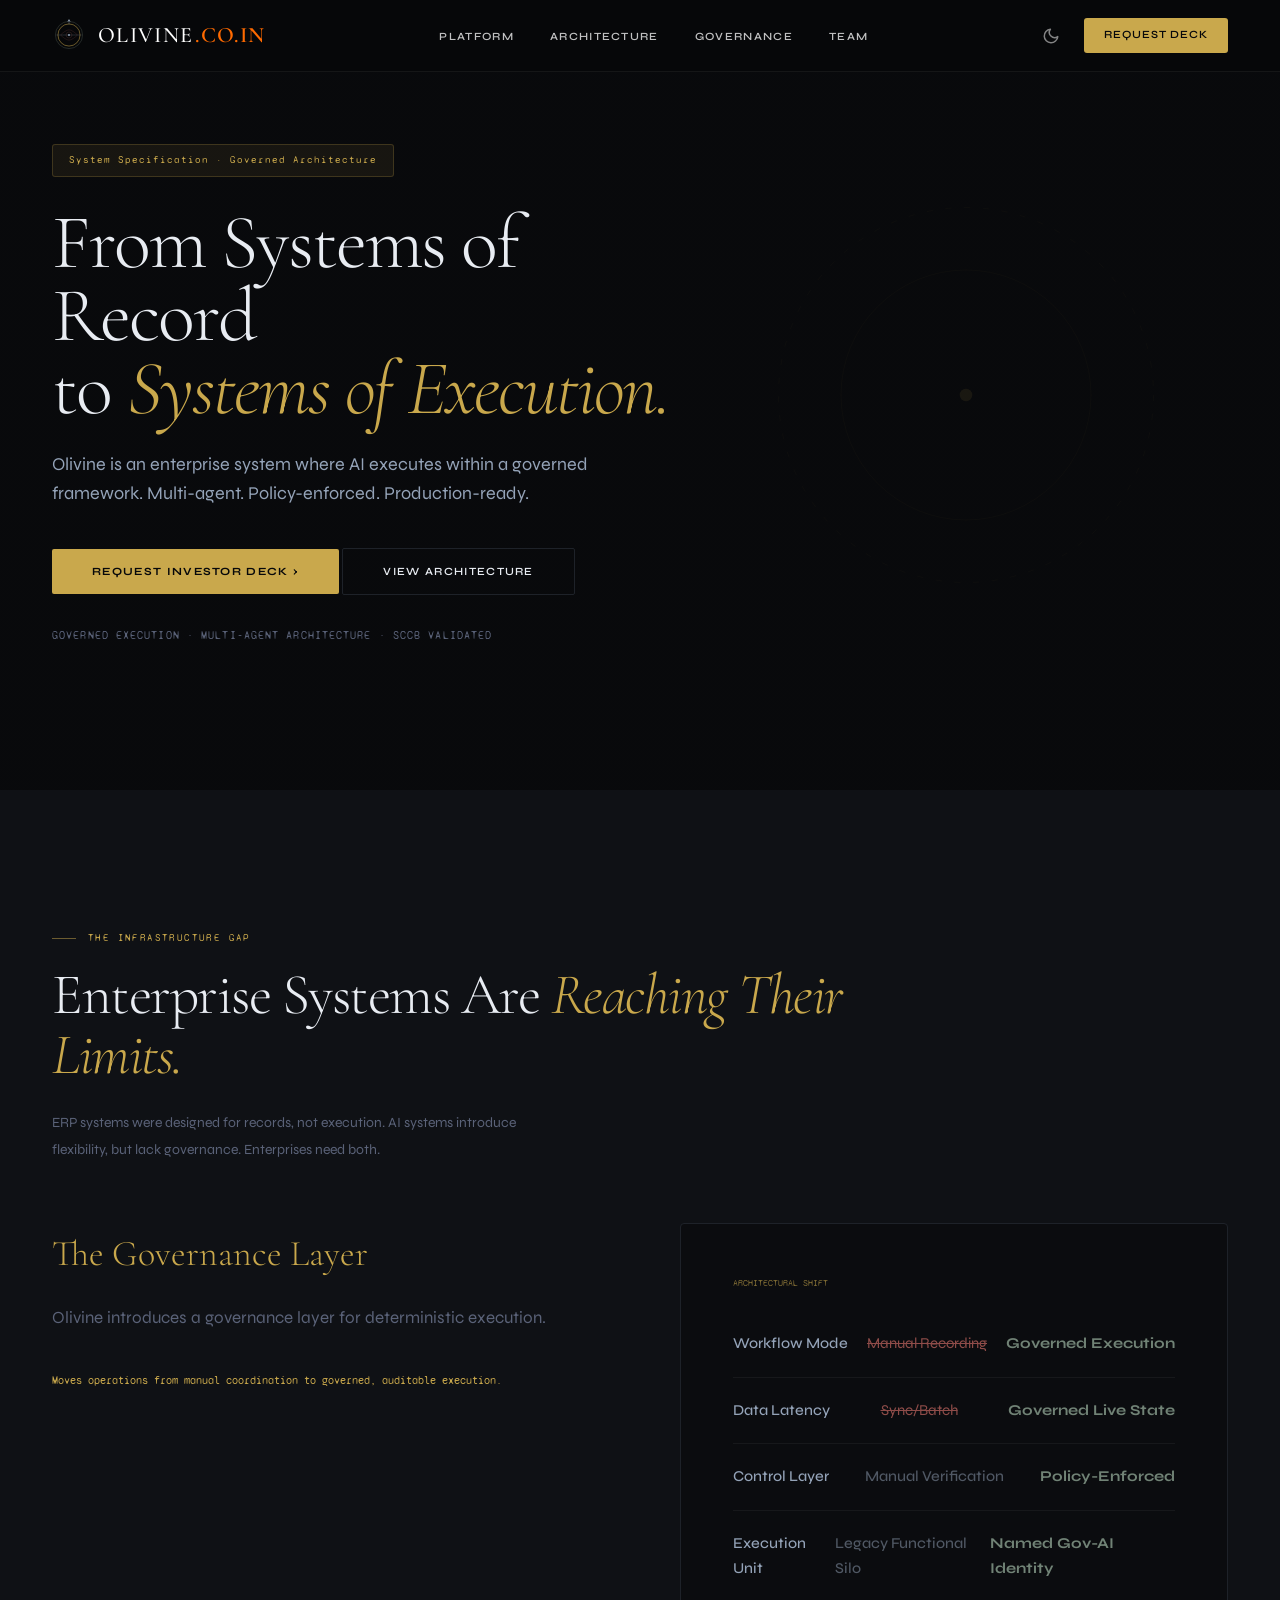
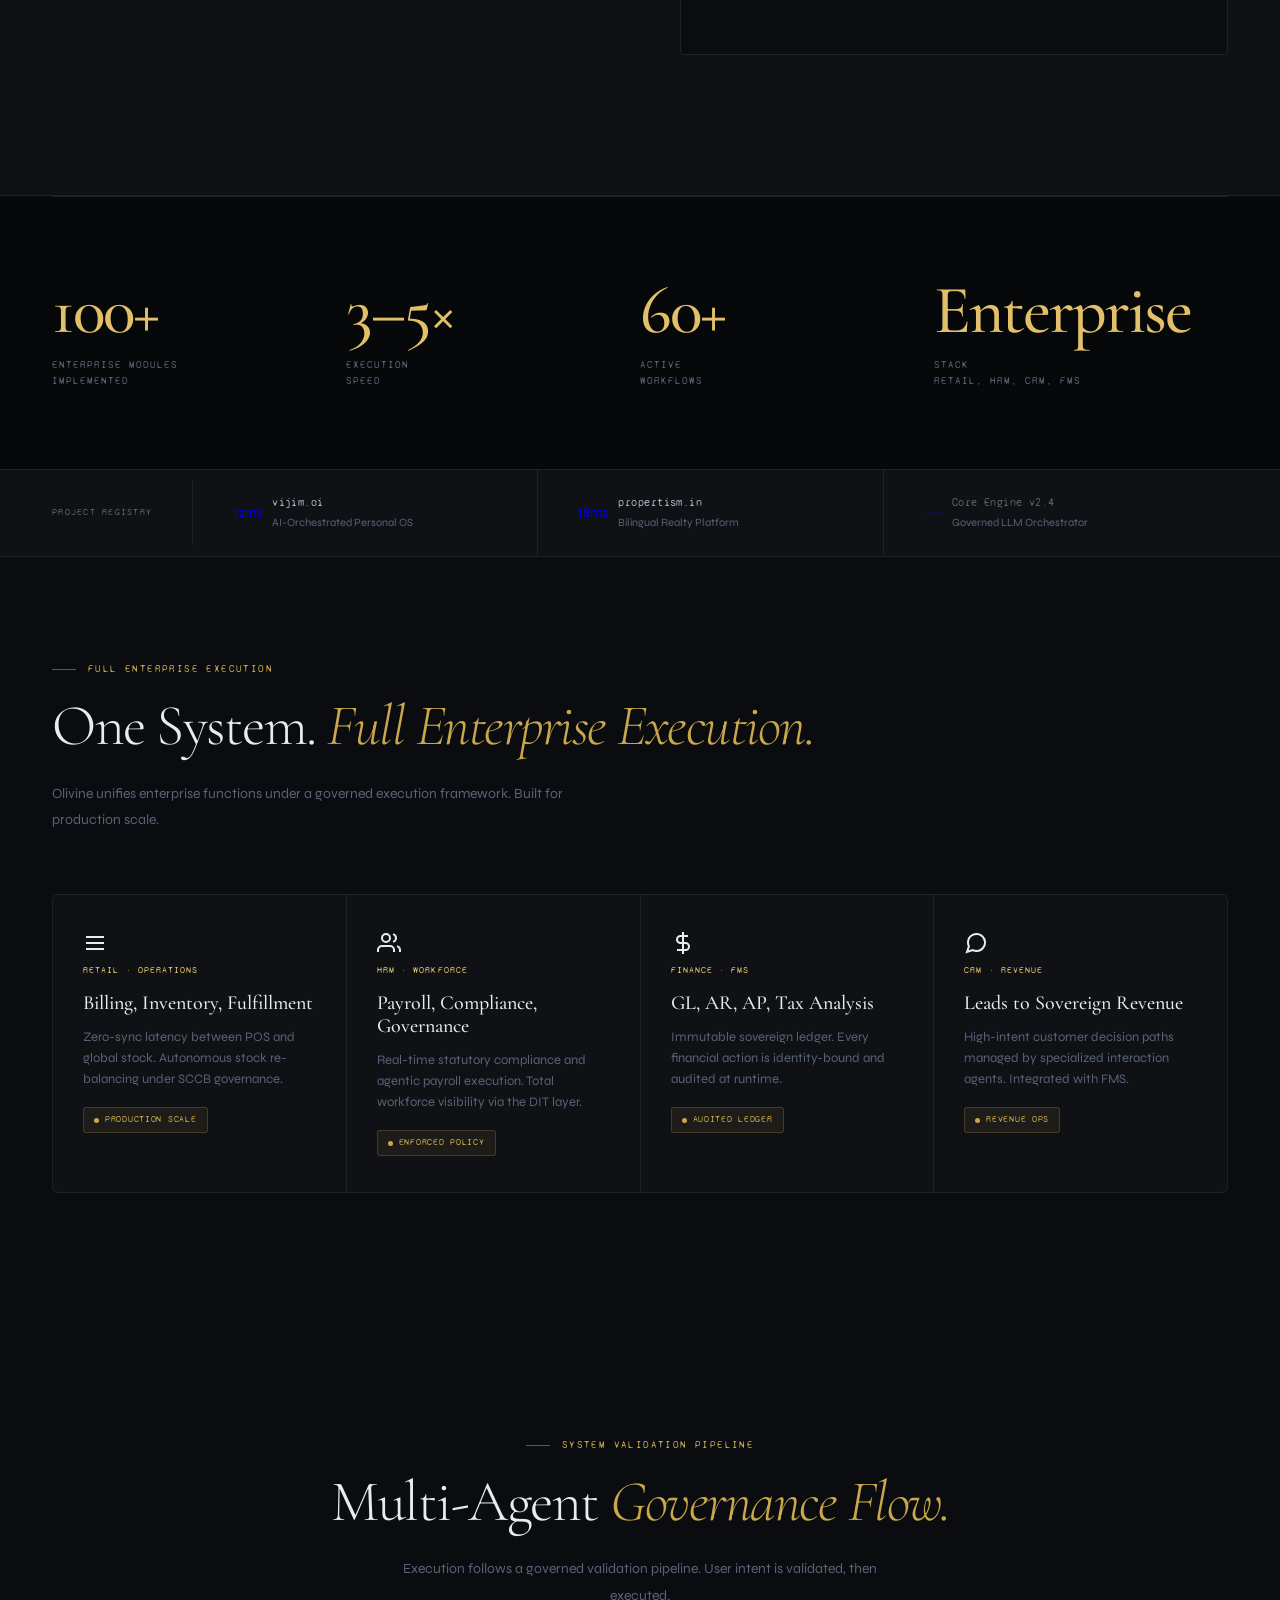
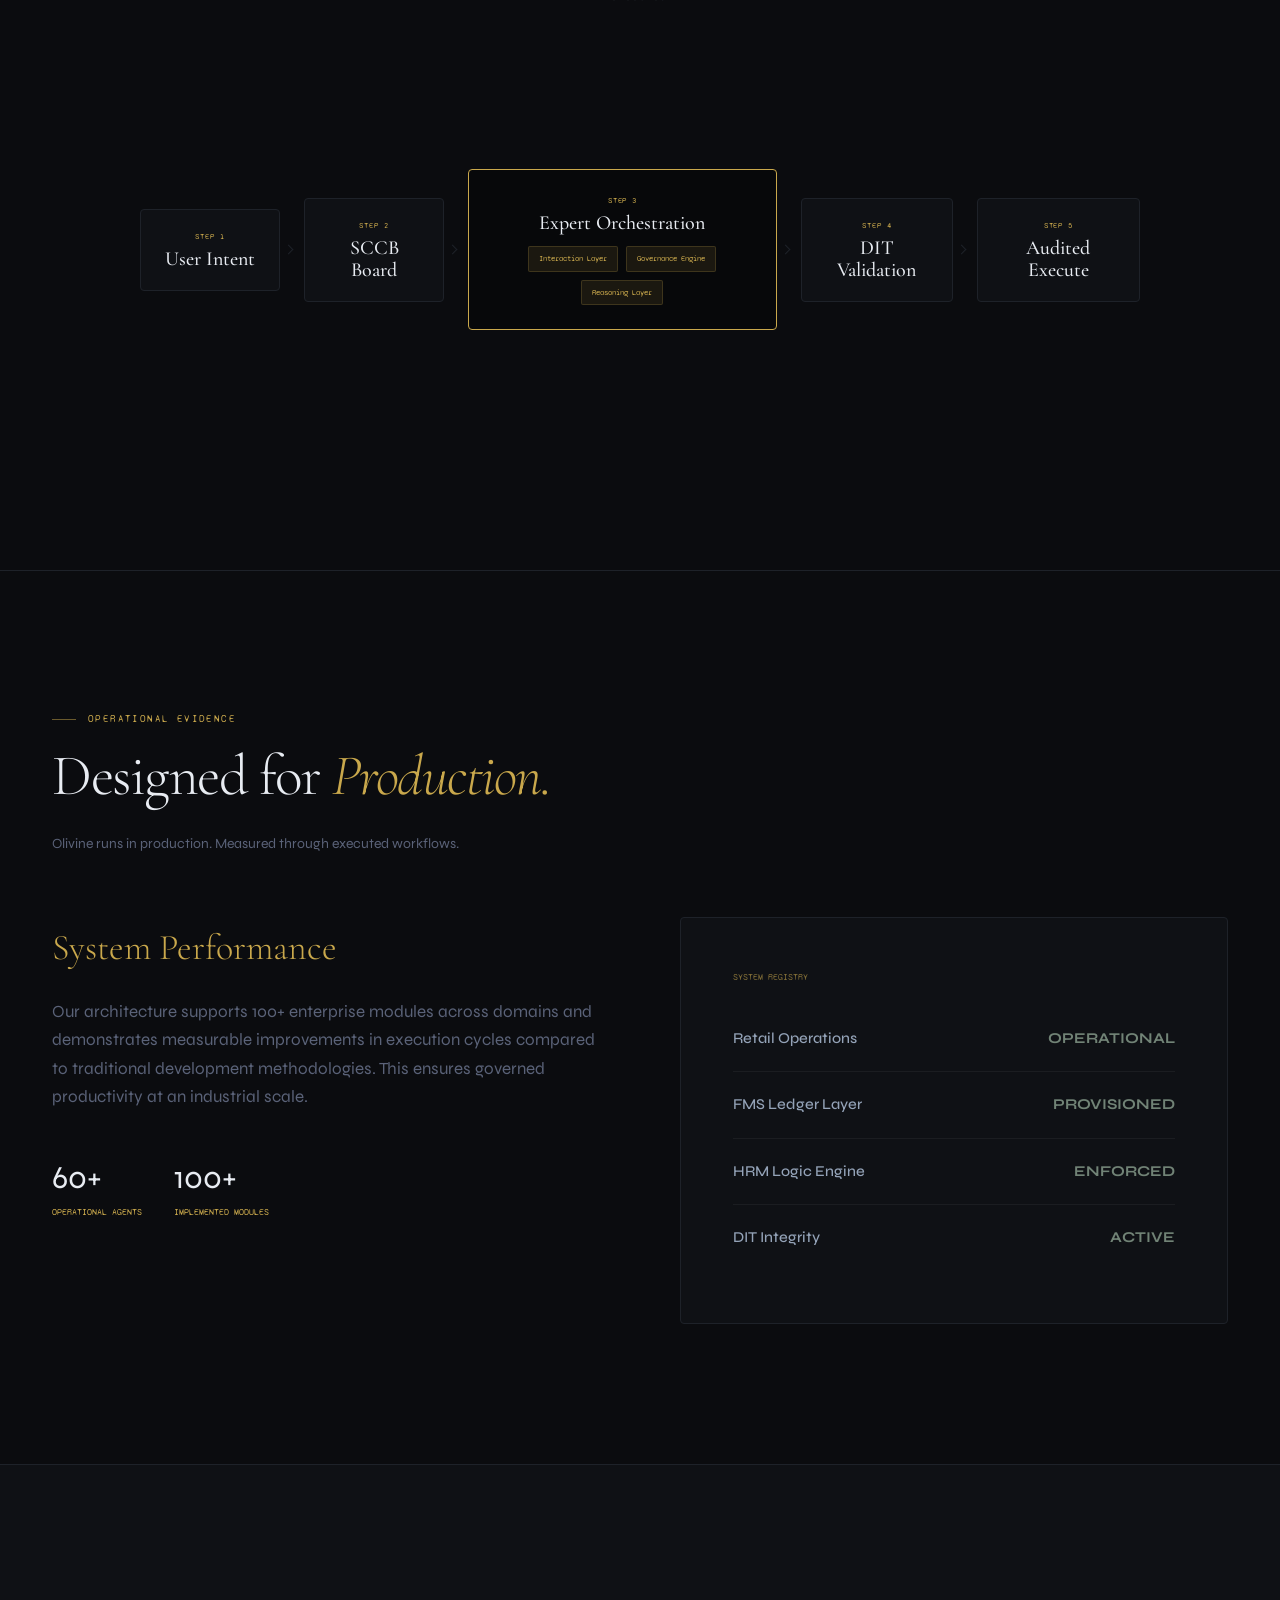
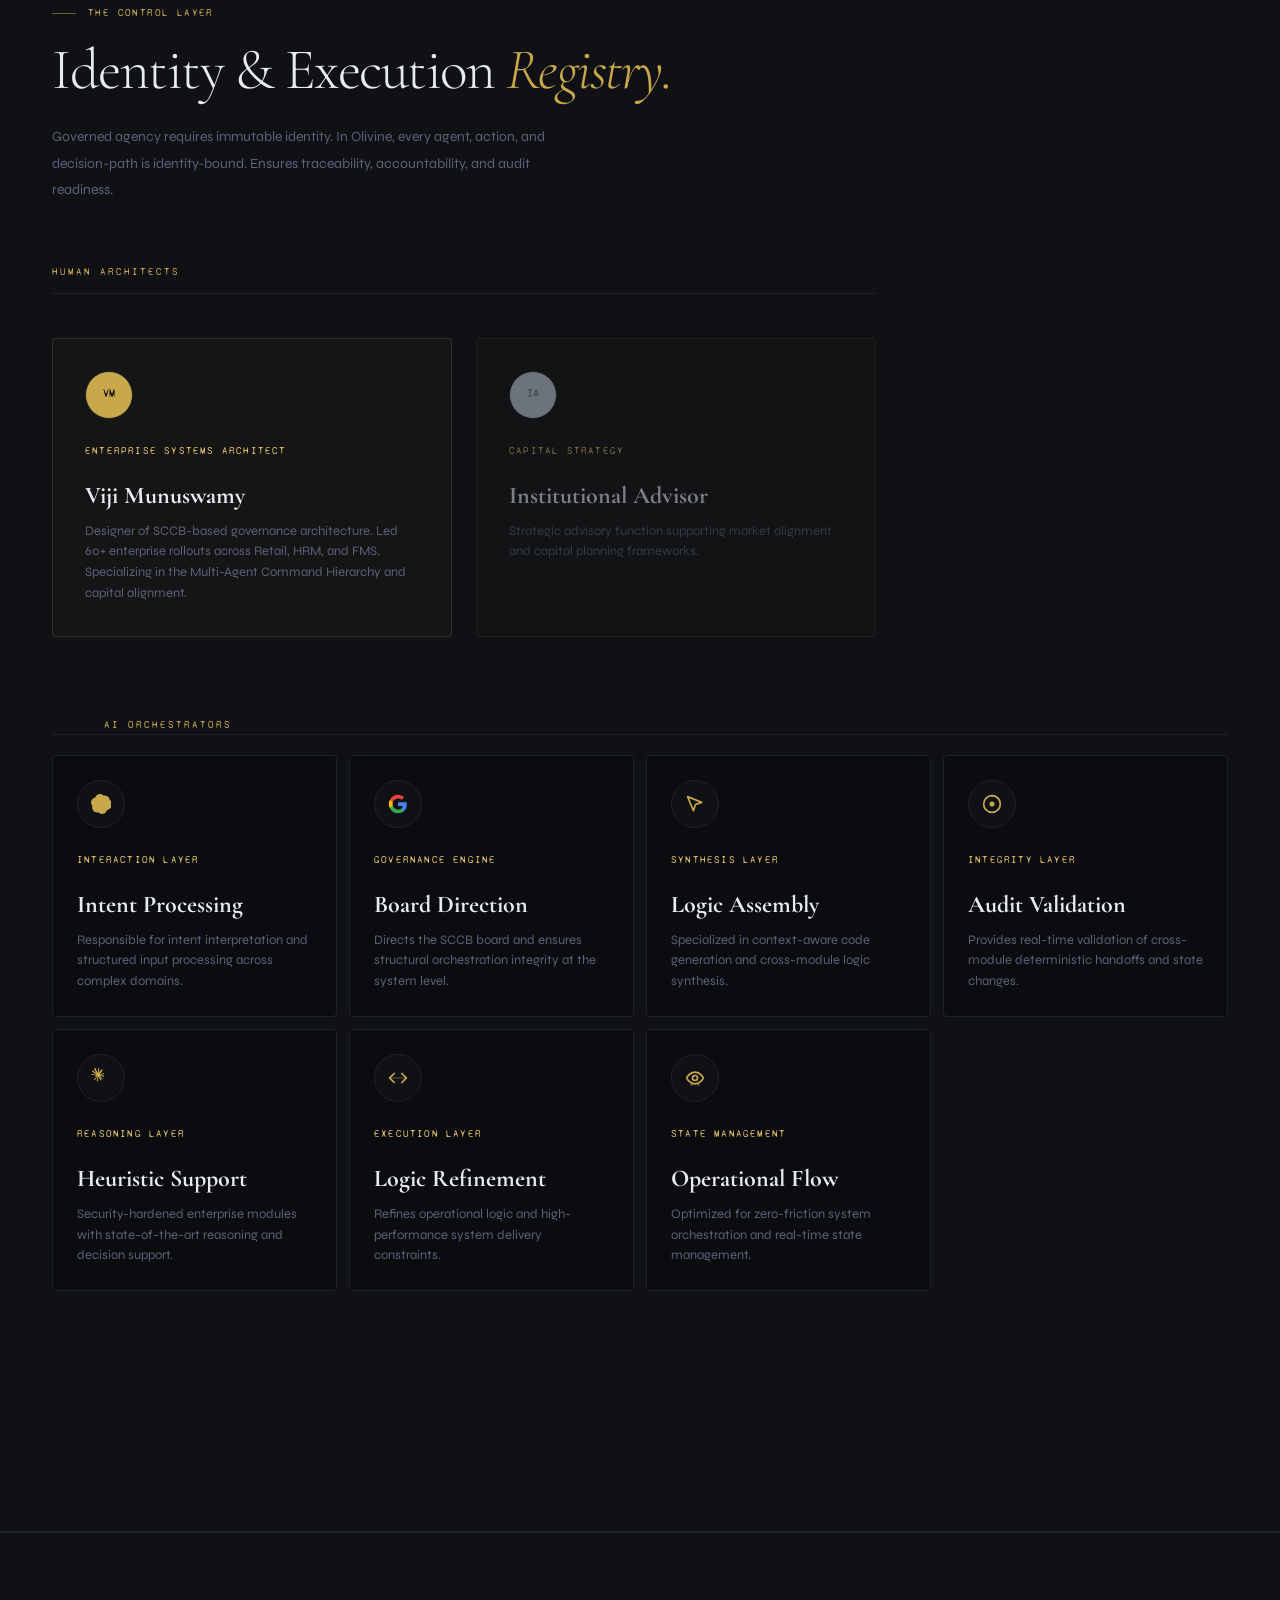
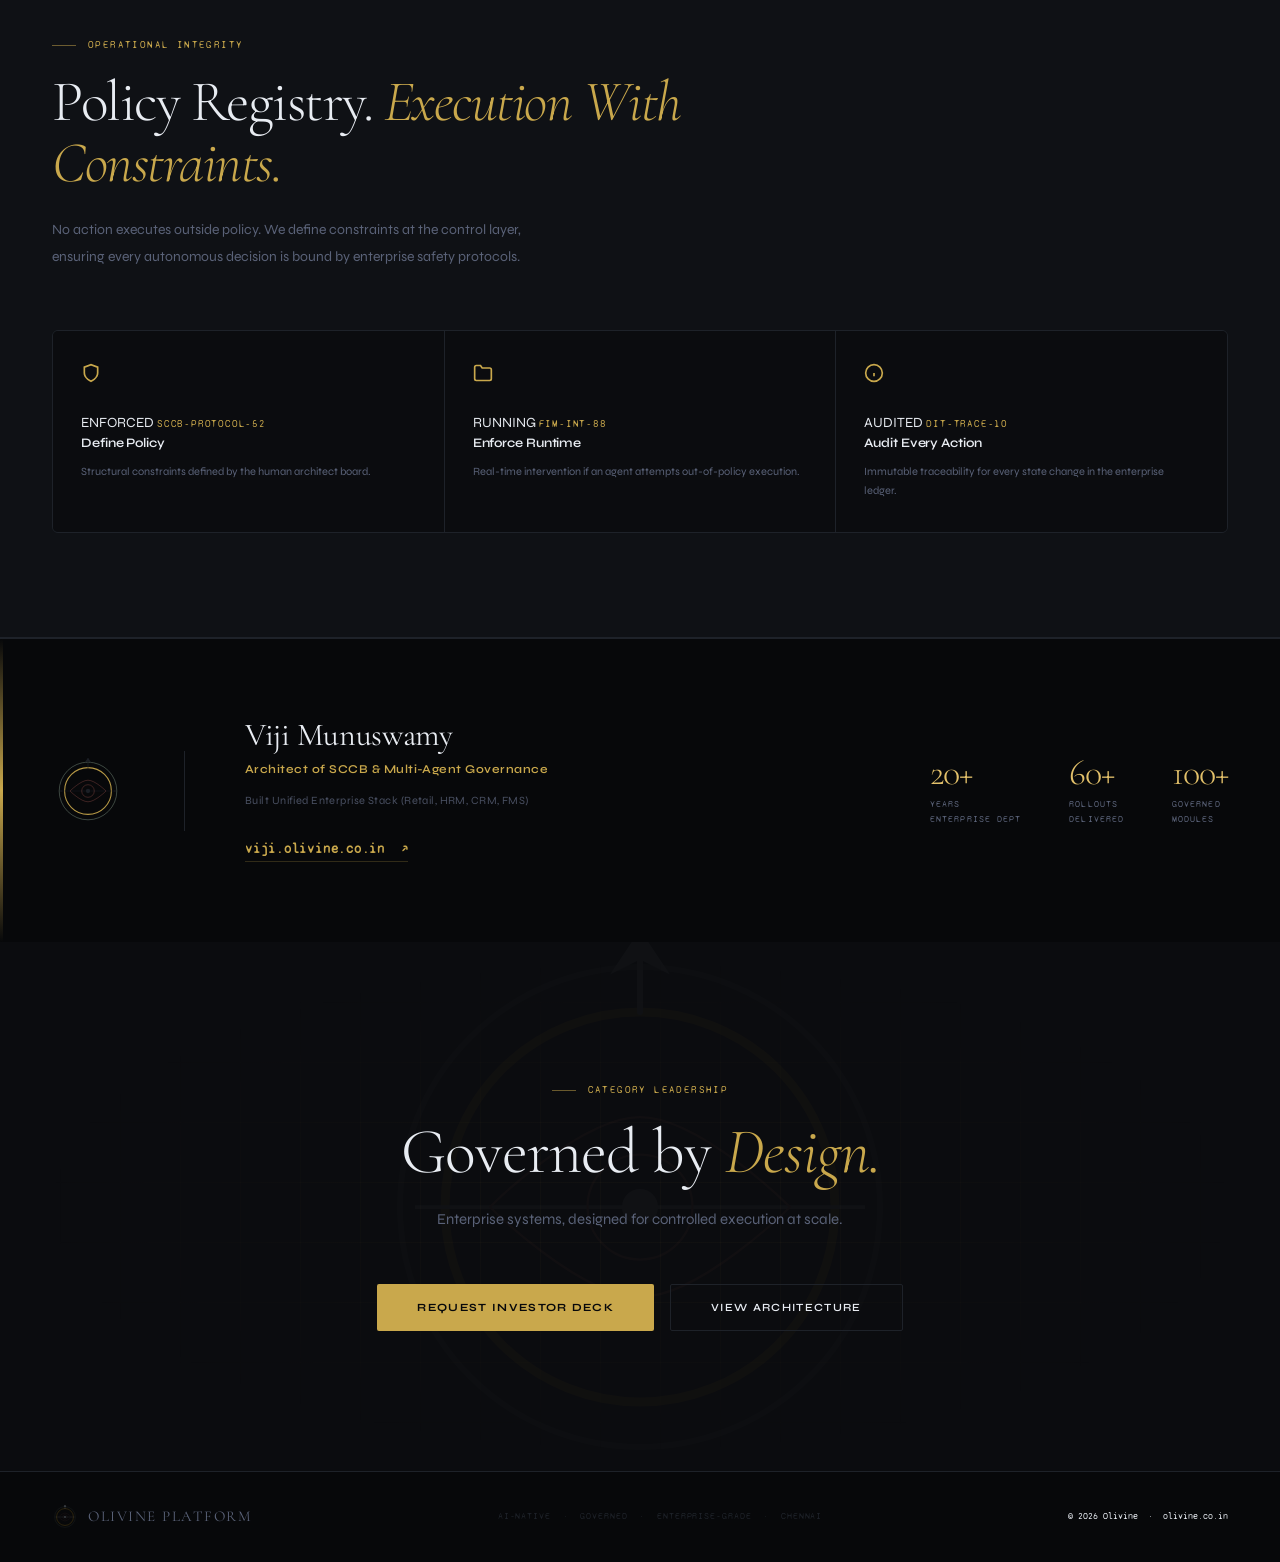
==== index.html @ bf775ca1 "Initial commit" ====
﻿<!DOCTYPE html>
<html lang="en">

<head>
  <meta charset="UTF-8">
  <meta name="viewport" content="width=device-width, initial-scale=1.0">
  <title>Olivine Platform | Governed Enterprise Systems</title>
  <style>
    @import url('https://fonts.googleapis.com/css2?family=Cormorant+Garamond:ital,wght@0,300;0,400;1,300;1,400&family=Syne:wght@400;500;600;700&family=Syne+Mono&display=swap');

    *,
    *::before,
    *::after {
      box-sizing: border-box;
      margin: 0;
      padding: 0;
    }

    /* Custom Scrollbar */
    ::-webkit-scrollbar {
      width: 4px;
    }

    ::-webkit-scrollbar-track {
      background: var(--void);
    }

    ::-webkit-scrollbar-thumb {
      background: var(--border);
      border-radius: 10px;
    }

    ::-webkit-scrollbar-thumb:hover {
      background: var(--subtle);
    }

    :root {
      --void: #07080a;
      --base: #0b0c0f;
      --gold: #c9a84c;
      --gold-hi: #e2c06a;
      --sage: #718376;
      --coral: #e87870;
      --steel: #94a3b8;
      --border: #1e2229;

      --surface: #0f1115;
      --nav-bg: rgba(7, 8, 10, 0.92);
      --subtle: #5a6278;
      --ivory: #e8ecf2;
      --white: #ffffff;
      --lift: #14161c;
    }

    [data-theme="light"] {
      --void: #ffffff;
      --base: #f1f5f9;
      /* Slightly darker depth base */
      --surface: #ffffff;
      --nav-bg: rgba(255, 255, 255, 0.96);
      --ivory: #020617;
      /* Truer black for text */
      --subtle: #334155;
      /* Higher contrast support text */
      --border: #cbd5e1;
      /* Visible structural boundaries */
      --white: #020617;
      --lift: #f8fafc;
      --gold-hi: #856112;
      /* Deeper gold for accessibility */
    }

    body {
      background: var(--base);
      color: var(--ivory);
      font-family: 'Syne', sans-serif;
      font-size: 14px;
      line-height: 1.7;
      overflow-x: hidden;
      cursor: default;
    }

    /* Nav */
    nav {
      position: fixed;
      top: 0;
      left: 0;
      right: 0;
      z-index: 1000;
      display: flex;
      align-items: center;
      justify-content: space-between;
      padding: 0 52px;
      height: 72px;
      background: rgba(7, 8, 10, 0.95);
      backdrop-filter: blur(24px);
      -webkit-backdrop-filter: blur(24px);
      border-bottom: 1px solid rgba(255, 255, 255, 0.06);
      transition: all 0.3s;
    }

    [data-theme="light"] nav {
      background: rgba(30, 34, 41, 0.92);
      border-bottom: 1px solid rgba(255, 255, 255, 0.06);
    }

    .nav-brand {
      display: flex;
      align-items: center;
      gap: 12px;
      text-decoration: none;
    }

    .nav-mark {
      width: 34px;
      height: 34px;
      flex-shrink: 0;
    }

    .nav-name {
      font-family: 'Cormorant Garamond', serif;
      font-size: 22px;
      font-weight: 500;
      letter-spacing: 0.06em;
      color: #ffffff;
      text-transform: uppercase;
      transition: color 0.3s;
    }

    .nav-brand:hover .nav-name {
      color: #ffffff;
    }

    .nav-dot-in {
      color: #ff6a00;
      font-weight: 600;
      text-transform: uppercase;
      margin-left: 2px;
    }

    .nav-links {
      display: flex;
      align-items: center;
      gap: 36px;
      list-style: none;
    }

    .nav-links a {
      font-size: 11px;
      font-weight: 600;
      letter-spacing: 0.12em;
      color: rgba(255, 255, 255, 0.75);
      text-decoration: none;
      text-transform: uppercase;
      transition: color 0.2s;
    }

    .nav-links a:hover {
      color: #ffffff;
    }

    [data-theme="light"] .nav-links a {
      color: rgba(255, 255, 255, 0.75);
    }

    [data-theme="light"] .nav-links a:hover {
      color: #ffffff;
    }

    .nav-actions {
      display: flex;
      align-items: center;
      gap: 24px;
    }

    .theme-toggle {
      background: none;
      border: none;
      cursor: pointer;
      color: rgba(255, 255, 255, 0.5);
      display: flex;
      align-items: center;
      justify-content: center;
      transition: color 0.2s;
    }

    .theme-toggle:hover {
      color: #ffffff;
    }

    [data-theme="light"] .theme-toggle {
      color: rgba(255, 255, 255, 0.5);
    }

    [data-theme="light"] .theme-toggle:hover {
      color: #ffffff;
    }

    .theme-toggle svg {
      width: 18px;
      height: 18px;
    }

    [data-theme="light"] .moon-icon,
    body:not([data-theme="light"]) .sun-icon {
      display: none;
    }

    .nav-cta {
      font-size: 11px;
      font-weight: 600;
      letter-spacing: 0.08em;
      color: #07080a;
      background: var(--gold);
      padding: 8px 20px;
      border-radius: 3px;
      text-transform: uppercase;
      border: none;
      cursor: pointer;
      transition: background 0.3s, transform 0.2s;
      text-decoration: none;
    }

    .nav-cta:hover {
      background: var(--gold-hi);
      transform: translateY(-1px);
    }

    [data-theme="light"] .nav-cta {
      color: #07080a;
    }

    /* Hero */
    .hero {
      position: relative;
      min-height: calc(100vh - 110px);
      display: flex;
      align-items: center;
      padding: 40px 52px;
      overflow: hidden;
      background-image: linear-gradient(rgba(7, 8, 10, 0.6), rgba(7, 8, 10, 0.6)), url('olivine_system_orchestration_bg_1774195996402.png');
      background-size: cover;
      background-position: center;
    }

    [data-theme="light"] .hero {
      background-image: linear-gradient(rgba(255, 255, 255, 0.82), rgba(255, 255, 255, 0.82)), url('olivine_system_orchestration_bg_1774195996402.png');
    }

    .hero-grid {
      position: absolute;
      inset: 0;
      background-image:
        linear-gradient(rgba(201, 168, 76, 0.035) 1px, transparent 1px),
        linear-gradient(90deg, rgba(201, 168, 76, 0.035) 1px, transparent 1px);
      background-size: 72px 72px;
      animation: grid-drift 20s linear infinite;
    }

    @keyframes grid-drift {
      0% {
        background-position: 0 0;
      }

      100% {
        background-position: 72px 72px;
      }
    }

    /* Hero Overlay/Mesh */
    .hero-aura {
      position: absolute;
      right: -5%;
      top: 10%;
      width: 60%;
      height: 80%;
      background: radial-gradient(circle, rgba(201, 168, 76, 0.06) 0%, transparent 70%);
      filter: blur(80px);
      z-index: 1;
      pointer-events: none;
    }

    .hero-mesh {
      position: absolute;
      right: 10%;
      top: 50%;
      transform: translateY(-50%);
      width: 400px;
      height: 400px;
      opacity: 0.15;
      z-index: 2;
      background-image: radial-gradient(var(--border) 1px, transparent 1px);
      background-size: 24px 24px;
      mask-image: radial-gradient(circle, white, transparent 75%);
    }

    .hero-vignette {
      position: absolute;
      inset: 0;
      background: radial-gradient(ellipse 70% 80% at 30% 50%, transparent 20%, var(--base) 80%);
      pointer-events: none;
    }

    .hero-diag {
      position: absolute;
      right: 5%;
      top: 50%;
      transform: translateY(-50%);
      width: 500px;
      height: 500px;
      opacity: 0.15;
      z-index: 1;
      pointer-events: none;
    }

    [data-theme="light"] .hero-diag {
      opacity: 0.08;
    }

    .hero-diag svg {
      width: 100%;
      height: 100%;
    }

    /* Problem Section */
    .problem-section {
      padding: 140px 52px;
      background: var(--surface);
      border-bottom: 1px solid var(--border);
    }

    .prob-grid {
      display: grid;
      grid-template-columns: 1fr 1fr;
      gap: 80px;
      max-width: 1400px;
      margin: 60px auto 0;
    }

    .p-item h3 {
      font-family: 'Cormorant Garamond', serif;
      font-size: 36px;
      font-weight: 300;
      color: var(--gold);
      margin-bottom: 20px;
    }

    .p-item p {
      color: var(--subtle);
      font-size: 17px;
      line-height: 1.65;
    }

    .p-diff {
      background: var(--base);
      border: 1px solid var(--border);
      padding: 52px;
      border-radius: 4px;
      position: relative;
    }

    .diff-row {
      display: flex;
      justify-content: space-between;
      padding: 20px 0;
      border-bottom: 1px solid rgba(255, 255, 255, 0.05);
      font-family: 'Syne', sans-serif;
    }

    [data-theme="light"] .diff-row {
      border-bottom: 1px solid rgba(0, 0, 0, 0.05);
    }

    .diff-label {
      font-size: 15px;
      color: var(--steel);
      font-weight: 500;
    }

    .diff-val-old {
      font-size: 15px;
      color: var(--coral);
      text-decoration: line-through;
      opacity: 0.6;
    }

    .diff-val-new {
      font-size: 15px;
      color: var(--sage);
      font-weight: 700;
    }

    .hero-orb {
      position: absolute;
      right: 12%;
      top: 40%;
      transform: translateY(-50%);
      width: 520px;
      height: 520px;
      border-radius: 50%;
      background: radial-gradient(circle, rgba(201, 168, 76, 0.08) 0%, rgba(113, 131, 118, 0.04) 40%, transparent 70%);
      animation: orb-breathe 8s ease-in-out infinite;
    }

    @keyframes orb-breathe {

      0%,
      100% {
        transform: translateY(-50%) scale(1);
        opacity: 0.6;
      }

      50% {
        transform: translateY(-50%) scale(1.1);
        opacity: 0.9;
      }
    }

    .hero-content {
      position: relative;
      z-index: 2;
      max-width: 680px;
    }

    .hero-badge {
      display: inline-flex;
      align-items: center;
      gap: 10px;
      font-family: 'Syne Mono', monospace;
      font-size: 10px;
      letter-spacing: 0.1em;
      color: var(--gold);
      border: 1px solid rgba(201, 168, 76, 0.22);
      background: rgba(201, 168, 76, 0.08);
      padding: 7px 16px;
      border-radius: 3px;
      margin-bottom: 30px;
      animation: badge-in 0.8s ease both;
    }

    @keyframes badge-in {
      from {
        opacity: 0;
        transform: translateY(-10px);
      }

      to {
        opacity: 1;
        transform: none;
      }
    }

    .hero-diag {
      position: absolute;
      right: 5%;
      top: 50%;
      transform: translateY(-50%);
      width: 500px;
      height: 500px;
      opacity: 0.15;
      z-index: 1;
      pointer-events: none;
    }

    [data-theme="light"] .hero-diag {
      opacity: 0.08;
    }

    .hero-diag svg {
      width: 100%;
      height: 100%;
    }

    .badge-pip {
      width: 6px;
      height: 6px;
      border-radius: 50%;
      background: var(--gold);
      animation: pip 2s ease-in-out infinite;
    }

    @keyframes pip {

      0%,
      100% {
        opacity: 1;
        transform: scale(1);
      }

      50% {
        opacity: 0.3;
        transform: scale(0.5);
      }
    }

    .hero-h1 {
      font-family: 'Cormorant Garamond', serif;
      font-size: clamp(48px, 6vw, 92px);
      /* Category scale */
      font-weight: 300;
      line-height: 0.95;
      letter-spacing: -2px;
      color: var(--ivory);
      margin-bottom: 24px;
      animation: h1-in 0.9s ease 0.15s both;
    }

    @keyframes h1-in {
      from {
        opacity: 0;
        transform: translateY(20px);
      }

      to {
        opacity: 1;
        transform: none;
      }
    }

    .hero-h1 em {
      font-style: italic;
      color: var(--gold);
    }

    .hero-body {
      font-size: 18px;
      font-weight: 400;
      color: var(--steel);
      max-width: 580px;
      line-height: 1.6;
      margin-bottom: 40px;
      animation: h1-in 0.9s ease 0.35s both;
    }

    .hero-body strong {
      color: var(--ivory);
      font-weight: 600;
    }

    .btn-ghost {
      display: inline-flex;
      align-items: center;
      gap: 12px;
      background: transparent;
      padding: 14px 28px;
      font-family: 'Syne', sans-serif;
      font-size: 14px;
      font-weight: 600;
      color: var(--ivory);
      border: 1px solid var(--border);
      border-radius: 4px;
      cursor: pointer;
      transition: all 0.25s;
    }

    .btn-ghost:hover {
      background: var(--lift);
      border-color: var(--gold);
      transform: translateY(-2px);
    }

    .btn-primary {
      background: var(--gold);
      color: var(--void);
      border: none;
      padding: 16px 40px;
      font-family: 'Syne', sans-serif;
      font-size: 11px;
      font-weight: 700;
      letter-spacing: 0.12em;
      text-transform: uppercase;
      cursor: pointer;
      transition: all 0.3s cubic-bezier(0.165, 0.84, 0.44, 1);
      border-radius: 2px;
    }

    .btn-primary:hover {
      background: var(--gold-hi);
      transform: translateY(-2px);
      box-shadow: 0 12px 36px rgba(154, 115, 29, 0.2);
    }

    .btn-ghost {
      border: 1px solid var(--border);
      background: transparent;
      color: var(--ivory);
      padding: 16px 40px;
      font-family: 'Syne', sans-serif;
      font-size: 11px;
      font-weight: 600;
      letter-spacing: 0.12em;
      text-transform: uppercase;
      cursor: pointer;
      transition: all 0.3s cubic-bezier(0.165, 0.84, 0.44, 1);
      border-radius: 2px;
    }

    .btn-ghost:hover {
      background: var(--lift);
      border-color: var(--ivory);
      transform: translateY(-2px);
    }


    /* Metrics Strip */
    .metrics {
      display: grid;
      grid-template-columns: repeat(4, 1fr);
      border: none;
      background: var(--void);
      padding: 0 52px;
    }

    .metric {
      padding: 80px 0;
      border: none;
      border-top: 1px solid var(--border);
      position: relative;
      overflow: hidden;
      transition: all 0.4s cubic-bezier(0.165, 0.84, 0.44, 1);
    }

    .metric:last-child {
      border-right: none;
    }

    .metric:hover {
      background: var(--lift);
    }

    .metric::after {
      content: '';
      position: absolute;
      top: 0;
      left: 0;
      right: 0;
      height: 1px;
      background: linear-gradient(90deg, transparent, var(--gold), transparent);
      opacity: 0;
      transition: opacity 0.3s;
    }

    .metric:hover::after {
      opacity: 1;
    }

    .metric-n {
      font-family: 'Cormorant Garamond', serif;
      font-size: 68px;
      font-weight: 500;
      color: var(--gold-hi);
      line-height: 1;
      letter-spacing: -2px;
      margin-bottom: 12px;
    }

    .metric-l {
      font-family: 'Syne Mono', monospace;
      font-size: 10px;
      letter-spacing: 0.1em;
      color: var(--subtle);
      text-transform: uppercase;
      line-height: 1.6;
    }

    /* Live Proof Strip */
    .proof-strip {
      background: var(--surface);
      border-top: 1px solid var(--border);
      border-bottom: 1px solid var(--border);
      padding: 0 52px;
      display: flex;
      align-items: center;
      justify-content: space-between;
      gap: 0;
    }

    .proof-label {
      font-family: 'Syne Mono', monospace;
      font-size: 9px;
      letter-spacing: 0.14em;
      color: var(--subtle);
      /* muted */
      text-transform: uppercase;
      padding: 24px 0;
      border-right: 1px solid var(--border);
      padding-right: 40px;
      flex-shrink: 0;
    }

    .proof-links {
      display: flex;
      align-items: center;
      gap: 0;
      flex: 1;
    }

    .proof-link {
      display: flex;
      align-items: center;
      gap: 10px;
      padding: 24px 40px;
      border-right: 1px solid var(--border);
      text-decoration: none;
      transition: background 0.2s;
      flex: 1;
      cursor: pointer;
    }

    .proof-link:last-child {
      border-right: none;
    }

    .proof-link:hover {
      background: var(--lift);
    }

    .proof-dot {
      width: 6px;
      height: 6px;
      border-radius: 50%;
      background: #4a9e6a;
      flex-shrink: 0;
      animation: pip 2s ease-in-out infinite;
      box-shadow: 0 0 6px rgba(74, 158, 106, 0.6);
    }

    .proof-url {
      font-family: 'Syne Mono', monospace;
      font-size: 11px;
      letter-spacing: 0.04em;
      color: #a8b0c0;
      /* ghost */
    }

    .proof-desc {
      font-size: 11px;
      color: var(--subtle);
      /* muted */
      margin-top: 1px;
    }

    /* Section Shell */
    section {
      padding: 104px 52px;
    }

    .s-eye {
      font-family: 'Syne Mono', monospace;
      font-size: 10px;
      letter-spacing: 0.14em;
      color: var(--gold);
      text-transform: uppercase;
      margin-bottom: 18px;
      display: flex;
      align-items: center;
      gap: 12px;
    }

    .s-eye::before {
      content: '';
      display: block;
      width: 24px;
      height: 1px;
      background: var(--gold);
      opacity: 0.5;
    }

    .s-h2 {
      font-family: 'Cormorant Garamond', serif;
      font-size: clamp(38px, 4.5vw, 68px);
      font-weight: 300;
      letter-spacing: -1.5px;
      color: var(--ivory);
      line-height: 1.05;
      margin-bottom: 24px;
      max-width: 800px;
    }

    .s-h2 em {
      font-style: italic;
      color: var(--gold);
    }

    .s-body {
      font-size: 14px;
      font-weight: 400;
      color: var(--subtle);
      max-width: 520px;
      line-height: 1.9;
    }

    /* Platform Grid */
    .p-grid {
      display: grid;
      grid-template-columns: repeat(4, 1fr);
      /* 4-col balance for the 4 modules */
      margin-top: 60px;
      border: 1px solid var(--border);
      border-radius: 6px;
      overflow: hidden;
      background: var(--border);
      gap: 1px;
    }

    @media (max-width: 1200px) {
      .p-grid {
        grid-template-columns: repeat(2, 1fr);
      }
    }

    @media (max-width: 600px) {
      .p-grid {
        grid-template-columns: 1fr;
      }
    }

    .p-card {
      background: var(--surface);
      padding: 36px 30px;
      position: relative;
      transition: background 0.25s, transform 0.2s;
      cursor: default;
    }

    .p-card:hover {
      background: var(--lift);
      transform: translateY(-2px) scale(1.01);
      z-index: 2;
    }

    .p-card::before {
      content: '';
      position: absolute;
      top: 0;
      left: 0;
      right: 0;
      height: 1px;
      background: linear-gradient(90deg, transparent 10%, var(--gold) 50%, transparent 90%);
      opacity: 0;
      transition: opacity 0.3s;
    }

    .p-card:hover::before {
      opacity: 1;
    }

    .p-mod {
      font-family: 'Syne Mono', monospace;
      font-size: 9px;
      letter-spacing: 0.12em;
      color: var(--gold-hi);
      text-transform: uppercase;
      margin-bottom: 14px;
    }

    .p-name {
      font-family: 'Cormorant Garamond', serif;
      font-size: 20px;
      font-weight: 500;
      color: var(--ivory);
      margin-bottom: 12px;
      line-height: 1.15;
    }

    .p-desc {
      font-size: 13px;
      color: var(--subtle);
      line-height: 1.6;
    }

    .p-live {
      display: inline-flex;
      align-items: center;
      gap: 6px;
      margin-top: 18px;
      font-family: 'Syne Mono', monospace;
      font-size: 9px;
      letter-spacing: 0.08em;
      color: var(--gold);
      background: rgba(201, 168, 76, 0.08);
      /* gold-dim */
      border: 1px solid rgba(201, 168, 76, 0.22);
      /* gold-border */
      padding: 4px 10px;
      border-radius: 3px;
      text-transform: uppercase;
    }

    .live-dot {
      width: 5px;
      height: 5px;
      border-radius: 50%;
      background: var(--gold);
      animation: pip 2s ease-in-out infinite;
    }

    /* ── ARCHITECTURE ── */
    .arch-section {
      background: var(--void);
      border-top: 1px solid var(--border);
      border-bottom: 1px solid var(--border);
    }

    .arch-inner {
      display: grid;
      grid-template-columns: 1fr 1fr;
      gap: 80px;
      align-items: start;
    }

    /* Agent hierarchy — visual */
    .agent-hierarchy {
      background: var(--surface);
      border: 1px solid var(--border);
      border-radius: 6px;
      overflow: hidden;
      margin-bottom: 16px;
    }

    .ah-header {
      display: flex;
      align-items: center;
      justify-content: space-between;
      padding: 14px 20px;
      border-bottom: 1px solid var(--border);
    }

    .ah-title {
      font-family: 'Syne Mono', monospace;
      font-size: 9px;
      letter-spacing: 0.12em;
      color: var(--subtle);
      text-transform: uppercase;
    }

    .ah-badge {
      font-family: 'Syne Mono', monospace;
      font-size: 9px;
      letter-spacing: 0.06em;
      color: var(--gold);
      background: rgba(201, 168, 76, 0.12);
      /* gold-dim */
      border: 1px solid rgba(201, 168, 76, 0.3);
      /* gold-border */
      padding: 2px 9px;
      border-radius: 3px;
    }

    .ah-body {
      padding: 24px 20px;
    }

    .av-node {
      display: flex;
      align-items: center;
      gap: 12px;
      margin-bottom: 6px;
    }

    .av-block {
      padding: 9px 14px;
      border-radius: 3px;
      font-family: 'Syne Mono', monospace;
      font-size: 10px;
      letter-spacing: 0.04em;
      border: 1px solid;
      line-height: 1.2;
      position: relative;
    }

    .av-viji {
      background: rgba(201, 168, 76, 0.1);
      border-color: rgba(201, 168, 76, 0.22);
      color: var(--gold);
    }

    .av-mindra {
      background: rgba(113, 131, 118, 0.08);
      border-color: rgba(113, 131, 118, 0.25);
      color: #9ab09f;
    }

    .av-astra {
      background: rgba(20, 22, 28, 0.9);
      border-color: var(--border);
      color: #a8b0c0;
    }

    .av-leaf {
      background: rgba(11, 12, 15, 0.9);
      border-color: var(--border);
      color: var(--subtle);
      font-size: 9px;
    }

    .av-indent {
      margin-left: 20px;
      padding-left: 16px;
      border-left: 1px solid var(--border);
      margin-bottom: 6px;
    }

    /* Stack panel */
    .stack-panel {
      background: var(--surface);
      border: 1px solid var(--border);
      border-radius: 6px;
      overflow: hidden;
    }

    .stack-row {
      display: flex;
      align-items: center;
      gap: 0;
      border-bottom: 1px solid var(--border);
    }

    .stack-row:last-child {
      border-bottom: none;
    }

    .stack-key {
      font-family: 'Syne Mono', monospace;
      font-size: 9px;
      letter-spacing: 0.1em;
      color: var(--subtle);
      text-transform: uppercase;
      padding: 14px 16px;
      width: 90px;
      flex-shrink: 0;
      border-right: 1px solid var(--border);
    }

    .stack-chips {
      display: flex;
      gap: 6px;
      flex-wrap: wrap;
      padding: 10px 16px;
    }

    .chip {
      font-family: 'Syne Mono', monospace;
      font-size: 9px;
      letter-spacing: 0.06em;
      color: #7a8499;
      border: 1px solid var(--border);
      padding: 4px 10px;
      border-radius: 3px;
      transition: border-color 0.2s, color 0.2s;
    }

    .chip:hover {
      border-color: rgba(201, 168, 76, 0.22);
      color: var(--gold);
    }

    /* Feature list */
    .feat-list {
      list-style: none;
      margin-top: 36px;
    }

    .feat-item {
      display: flex;
      align-items: flex-start;
      gap: 14px;
      font-size: 13px;
      font-weight: 400;
      color: var(--subtle);
      padding: 14px 0;
      border-bottom: 1px solid var(--border);
    }

    .feat-item:last-child {
      border-bottom: none;
    }

    .feat-mark {
      width: 16px;
      height: 16px;
      border-radius: 50%;
      flex-shrink: 0;
      background: rgba(201, 168, 76, 0.08);
      border: 1px solid rgba(201, 168, 76, 0.22);
      display: flex;
      align-items: center;
      justify-content: center;
      margin-top: 2px;
      font-family: 'Syne Mono', monospace;
      font-size: 8px;
      color: var(--gold);
    }

    /* ── GOVERNANCE ── */
    .gov-section {
      background: var(--surface);
      border-top: 1px solid var(--border);
      border-bottom: 1px solid var(--border);
    }

    .gov-rail {
      display: flex;
      align-items: stretch;
      gap: 0;
      margin-top: 60px;
      border: 1px solid var(--border);
      border-radius: 6px;
      overflow: hidden;
    }

    .gov-rail-item {
      flex: 1;
      padding: 32px 28px;
      border-right: 1px solid var(--border);
      position: relative;
      background: var(--base);
      transition: background 0.2s;
    }

    .gov-rail-item:last-child {
      border-right: none;
    }

    .gov-rail-item:hover {
      background: var(--lift);
    }

    .gov-rail-item::before {
      content: '';
      position: absolute;
      top: 0;
      left: 0;
      right: 0;
      height: 2px;
      background: var(--gold);
      opacity: 0;
      transition: opacity 0.2s;
    }

    .gov-rail-item:hover::before {
      opacity: 1;
    }

    .gov-ref {
      font-family: 'Syne Mono', monospace;
      font-size: 10px;
      letter-spacing: 0.08em;
      color: var(--gold);
      margin-bottom: 14px;
    }

    .gov-name {
      font-size: 13px;
      font-weight: 600;
      color: var(--ivory);
      margin-bottom: 10px;
      line-height: 1.3;
      letter-spacing: -0.1px;
    }

    .gov-desc {
      font-size: 11px;
      font-weight: 400;
      color: var(--subtle);
      line-height: 1.75;
    }

    /* ── FOUNDER STRIP ── */
    .founder-strip {
      padding: 80px 52px;
      display: flex;
      align-items: center;
      gap: 60px;
      border-top: 1px solid var(--border);
      background: var(--void);
      position: relative;
      overflow: hidden;
    }

    .founder-strip::before {
      content: '';
      position: absolute;
      left: 0;
      top: 0;
      bottom: 0;
      width: 3px;
      background: linear-gradient(180deg, transparent, var(--gold), transparent);
    }

    .founder-logo {
      width: 72px;
      height: 72px;
      flex-shrink: 0;
      opacity: 0.9;
    }

    .founder-divider {
      width: 1px;
      height: 80px;
      background: var(--border);
      flex-shrink: 0;
    }

    .founder-name {
      font-family: 'Cormorant Garamond', serif;
      font-size: 32px;
      font-weight: 400;
      color: var(--ivory);
      /* Dynamic contrast fix */
      letter-spacing: -0.3px;
      margin-bottom: 6px;
    }

    .founder-title {
      font-size: 12px;
      font-weight: 400;
      color: var(--subtle);
      letter-spacing: 0.04em;
      margin-bottom: 12px;
    }

    .founder-link {
      font-family: 'Syne Mono', monospace;
      font-size: 11px;
      letter-spacing: 0.06em;
      color: var(--gold);
      text-decoration: none;
      border-bottom: 1px solid rgba(201, 168, 76, 0.22);
      padding-bottom: 1px;
      transition: color 0.2s, border-color 0.2s;
    }

    .founder-link:hover {
      color: var(--gold-hi);
      border-color: var(--gold);
    }

    .founder-stats {
      display: flex;
      gap: 48px;
      margin-left: auto;
      flex-shrink: 0;
    }

    .f-stat-n {
      font-family: 'Cormorant Garamond', serif;
      font-size: 36px;
      font-weight: 300;
      color: var(--gold-hi);
      line-height: 1;
      letter-spacing: -1px;
    }

    .f-stat-l {
      font-family: 'Syne Mono', monospace;
      font-size: 9px;
      letter-spacing: 0.12em;
      color: var(--subtle);
      /* Dynamic contrast fix */
      text-transform: uppercase;
      margin-top: 6px;
    }

    /* ── CTA SECTION ── */
    .cta-section {
      padding: 140px 52px;
      text-align: center;
      position: relative;
      overflow: hidden;
      background: var(--base);
    }

    .cta-bg-logo {
      position: absolute;
      top: 50%;
      left: 50%;
      transform: translate(-50%, -50%);
      width: 600px;
      height: 600px;
      opacity: 0.025;
      pointer-events: none;
    }

    .cta-bg-grid {
      position: absolute;
      inset: 0;
      background-image:
        linear-gradient(rgba(201, 168, 76, 0.03) 1px, transparent 1px),
        linear-gradient(90deg, rgba(201, 168, 76, 0.03) 1px, transparent 1px);
      background-size: 60px 60px;
      mask-image: radial-gradient(ellipse 60% 60% at 50% 50%, black 20%, transparent 80%);
    }

    .cta-h2 {
      font-family: 'Cormorant Garamond', serif;
      font-size: clamp(36px, 5vw, 68px);
      font-weight: 300;
      letter-spacing: -1px;
      color: var(--ivory);
      line-height: 1.08;
      margin-bottom: 20px;
      max-width: 680px;
      margin-left: auto;
      margin-right: auto;
      position: relative;
    }

    .cta-h2 em {
      font-style: italic;
      color: var(--gold);
    }

    .cta-body {
      font-size: 15px;
      font-weight: 400;
      color: var(--subtle);
      margin-bottom: 52px;
      position: relative;
    }

    .cta-actions {
      display: flex;
      justify-content: center;
      gap: 16px;
      flex-wrap: wrap;
      position: relative;
    }

    /* ── FOOTER ── */
    footer {
      padding: 32px 52px;
      display: flex;
      align-items: center;
      justify-content: space-between;
      border-top: 1px solid var(--border);
      background: var(--void);
    }

    .footer-brand {
      display: flex;
      align-items: center;
      gap: 10px;
    }

    .footer-mark {
      width: 26px;
      height: 26px;
      opacity: 0.45;
    }

    .footer-name {
      font-family: 'Cormorant Garamond', serif;
      font-size: 15px;
      letter-spacing: 0.1em;
      color: var(--subtle);
      text-transform: uppercase;
    }

    .footer-mono {
      font-family: 'Syne Mono', monospace;
      font-size: 9px;
      letter-spacing: 0.1em;
      color: var(--border);
      text-transform: uppercase;
    }

    /* ── SCROLL REVEAL ── */
    .reveal {
      opacity: 0;
      transform: translateY(28px);
      transition: opacity 0.65s ease, transform 0.65s ease;
    }

    .reveal.on {
      opacity: 1;
      transform: none;
    }

    .reveal-delay-1 {
      transition-delay: 0.08s;
    }

    .reveal-delay-2 {
      transition-delay: 0.16s;
    }

    .reveal-delay-3 {
      transition-delay: 0.24s;
    }

    /* Team / Identity Registry */
    .team-section {
      padding: 140px 52px;
      background: var(--surface);
      border-bottom: 1px solid var(--border);
    }

    .t-grid {
      display: grid;
      grid-template-columns: repeat(2, 400px);
      /* Specific widths for human cards */
      gap: 24px;
      max-width: 1400px;
      margin: 60px auto 0;
    }

    @media (max-width: 1024px) {
      .t-grid {
        grid-template-columns: 1fr;
      }
    }

    .t-grid-ai {
      display: grid;
      grid-template-columns: repeat(7, 1fr);
      /* Expanded for 7-agent stack */
      gap: 12px;
      max-width: 1400px;
      margin: 20px auto 100px;
    }

    @media (max-width: 1280px) {
      .t-grid-ai {
        grid-template-columns: repeat(4, 1fr);
      }
    }

    @media (max-width: 800px) {
      .t-grid-ai {
        grid-template-columns: repeat(2, 1fr);
      }
    }

    @media (max-width: 600px) {
      .t-grid-ai {
        grid-template-columns: 1fr;
      }
    }

    .t-card {
      padding: 32px;
      background: var(--base);
      border: 1px solid var(--border);
      border-radius: 4px;
      transition: all 0.4s cubic-bezier(0.165, 0.84, 0.44, 1);
      position: relative;
      overflow: hidden;
    }

    .t-card:hover {
      border-color: var(--gold);
      transform: translateY(-8px);
      box-shadow: 0 16px 40px rgba(0, 0, 0, 0.15);
    }

    .t-grid-ai .t-card {
      padding: 24px;
      min-height: 200px;
      display: flex;
      flex-direction: column;
      justify-content: flex-start;
    }

    .t-avatar {
      width: 48px;
      height: 48px;
      border-radius: 50%;
      margin-bottom: 24px;
      background: var(--surface);
      border: 1px solid var(--border);
      display: flex;
      align-items: center;
      justify-content: center;
      font-family: 'Syne Mono', monospace;
      font-size: 11px;
      color: var(--gold);
    }

    .t-avatar svg {
      width: 20px;
      height: 20px;
    }

    .t-group-label {
      grid-column: 1 / -1;
      font-family: 'Syne Mono', monospace;
      font-size: 10px;
      letter-spacing: 0.2em;
      color: var(--gold);
      text-transform: uppercase;
      margin: 40px 0 20px;
      padding-bottom: 12px;
      border-bottom: 1px solid rgba(201, 168, 76, 0.1);
      display: block;
      width: 100%;
    }

    .t-group-label:first-child {
      margin-top: 0;
    }

    .t-name {
      font-family: 'Cormorant Garamond', serif;
      font-size: 24px;
      color: var(--ivory);
      margin-bottom: 4px;
    }

    .t-role {
      font-family: 'Syne Mono', monospace;
      font-size: 10px;
      color: var(--gold-hi);
      text-transform: uppercase;
      letter-spacing: 0.12em;
      margin-bottom: 16px;
      display: block;
    }

    .t-desc {
      font-size: 13px;
      color: var(--subtle);
      line-height: 1.6;
    }

    .t-human {
      border: 1px solid rgba(201, 168, 76, 0.18);
      background: rgba(201, 168, 76, 0.03);
    }

    .t-human .t-avatar {
      background: var(--gold);
      color: var(--void);
    }

    /* INVESTOR MODAL STYLES */
    .modal-overlay {
      position: fixed;
      inset: 0;
      background: rgba(0, 0, 0, 0.85);
      backdrop-filter: blur(12px);
      z-index: 10000;
      display: flex;
      align-items: center;
      justify-content: center;
      opacity: 0;
      visibility: hidden;
      transition: all 0.5s cubic-bezier(0.16, 1, 0.3, 1);
    }

    .modal-overlay.active {
      opacity: 1;
      visibility: visible;
    }

    .modal-container {
      width: 100%;
      max-width: 480px;
      background: var(--surface);
      border: 1px solid var(--border);
      border-radius: 8px;
      padding: 48px;
      position: relative;
      transform: translateY(20px) scale(0.98);
      transition: all 0.6s cubic-bezier(0.16, 1, 0.3, 1);
      box-shadow: 0 40px 100px rgba(0, 0, 0, 0.5);
    }

    .modal-overlay.active .modal-container {
      transform: translateY(0) scale(1);
    }

    .modal-close {
      position: absolute;
      top: 24px;
      right: 24px;
      background: none;
      border: none;
      color: var(--subtle);
      cursor: pointer;
      padding: 8px;
      transition: color 0.3s;
    }

    .modal-close:hover {
      color: var(--gold);
    }

    .modal-step {
      display: none;
    }

    .modal-step.active {
      display: block;
      animation: fadeIn 0.5s ease forwards;
    }

    @keyframes fadeIn {
      from {
        opacity: 0;
        transform: translateY(10px);
      }

      to {
        opacity: 1;
        transform: translateY(0);
      }
    }

    .modal-h3 {
      font-family: 'Cormorant Garamond', serif;
      font-size: 28px;
      color: var(--gold);
      margin-bottom: 8px;
    }

    .modal-p {
      font-size: 14px;
      color: var(--subtle);
      margin-bottom: 32px;
      line-height: 1.6;
    }

    .form-group {
      margin-bottom: 24px;
    }

    .form-label {
      display: block;
      font-family: 'Syne Mono', monospace;
      font-size: 9px;
      color: var(--gold);
      text-transform: uppercase;
      margin-bottom: 8px;
    }

    .form-input {
      width: 100%;
      background: rgba(255, 255, 255, 0.03);
      border: 1px solid var(--border);
      padding: 14px 16px;
      color: var(--white);
      border-radius: 4px;
      font-size: 14px;
      transition: all 0.3s;
    }

    .form-input:focus {
      outline: none;
      border-color: var(--gold);
      background: rgba(255, 255, 255, 0.06);
    }

    .form-select {
      width: 100%;
      background: rgba(255, 255, 255, 0.03);
      border: 1px solid var(--border);
      padding: 14px 16px;
      color: var(--white);
      border-radius: 4px;
      font-size: 14px;
      appearance: none;
      cursor: pointer;
    }

    .btn-modal {
      width: 100%;
      padding: 16px;
      background: var(--gold);
      color: var(--void);
      border: none;
      border-radius: 4px;
      font-weight: 600;
      cursor: pointer;
      transition: transform 0.3s;
    }

    .btn-modal:hover {
      transform: translateY(-2px);
    }

    .deck-link {
      display: inline-block;
      margin-top: 16px;
      padding: 12px 24px;
      background: rgba(201, 168, 76, 0.1);
      border: 1px solid var(--gold);
      color: var(--gold);
      text-decoration: none;
      border-radius: 4px;
      font-weight: 600;
      transition: all 0.3s;
    }

    .deck-link:hover {
      background: var(--gold);
      color: var(--void);
    }

    /* Governance Flow Visualization */
    .gov-flow-section {
      padding: 140px 52px;
      background: var(--base);
      border-bottom: 1px solid var(--border);
      text-align: center;
      position: relative;
      overflow: hidden;
    }

    .flow-container {
      max-width: 1000px;
      margin: 100px auto 40px;
      display: flex;
      align-items: center;
      justify-content: space-between;
      position: relative;
      padding: 60px 0;
    }

    .flow-node {
      position: relative;
      z-index: 2;
      background: var(--surface);
      border: 1px solid var(--border);
      padding: 20px;
      border-radius: 4px;
      min-width: 140px;
      transition: all 0.4s cubic-bezier(0.165, 0.84, 0.44, 1);
    }

    .flow-node:hover {
      border-color: var(--gold);
      transform: translateY(-4px);
      box-shadow: 0 12px 32px rgba(0, 0, 0, 0.15);
    }

    .node-icon {
      width: 32px;
      height: 32px;
      margin: 0 auto 12px;
      display: flex;
      align-items: center;
      justify-content: center;
      background: var(--base);
      border-radius: 4px;
      border: 1px solid var(--border);
    }

    .flow-node .n-label {
      font-family: 'Syne Mono', monospace;
      font-size: 8px;
      color: var(--gold);
      text-transform: uppercase;
      letter-spacing: 0.12em;
      margin-bottom: 4px;
      display: block;
    }

    .flow-node .n-title {
      font-family: 'Cormorant Garamond', serif;
      font-size: 20px;
      font-weight: 500;
      color: var(--ivory);
      line-height: 1.1;
      display: block;
    }

    .flow-arrow {
      flex: 1;
      height: 1px;
      background: var(--border);
      position: relative;
      margin: 0 12px;
    }

    .flow-arrow::after {
      content: '';
      position: absolute;
      right: 0;
      top: -3px;
      width: 7px;
      height: 7px;
      border-right: 1px solid var(--border);
      border-top: 1px solid var(--border);
      transform: rotate(45deg);
    }

    .agents-node {
      background: var(--void);
      border: 1px solid var(--gold);
      padding: 24px;
      min-width: 240px;
    }

    .agent-chips {
      display: flex;
      flex-wrap: wrap;
      gap: 8px;
      justify-content: center;
      margin-top: 12px;
    }

    .a-chip {
      font-family: 'Syne Mono', monospace;
      font-size: 8px;
      padding: 5px 10px;
      background: rgba(201, 168, 76, 0.1);
      border: 1px solid rgba(201, 168, 76, 0.2);
      color: var(--gold);
      border-radius: 2px;
    }

    .flow-line-trace {
      position: absolute;
      top: 50%;
      left: 0;
      right: 0;
      height: 1px;
      background: linear-gradient(90deg, transparent, var(--gold), transparent);
      z-index: 1;
      opacity: 0.15;
      animation: flow-pulse 4s infinite linear;
    }

    @keyframes flow-pulse {
      0% {
        transform: translateX(-100%);
      }

      100% {
        transform: translateX(100%);
      }
    }

    .flow-sub {
      margin-top: 48px;
      font-family: 'Syne Mono', monospace;
      font-size: 11px;
      color: var(--subtle);
      letter-spacing: 0.1em;
    }
  </style>
</head>

<body>

  <nav>
    <a class="nav-brand" href="#">
      <svg class="nav-mark" viewBox="0 0 400 400" xmlns="http://www.w3.org/2000/svg">
        <circle cx="200" cy="200" fill="none" opacity="0.8" r="160" stroke="#718376" stroke-width="4" />
        <circle cx="200" cy="200" fill="none" r="130" stroke="#c9a84c" stroke-width="6" />
        <line stroke="#94a3b8" stroke-width="2.5" x1="50" x2="350" y1="200" y2="200" />
        <g fill="none" stroke="#e87870" stroke-width="1.5" transform="translate(200,200)">
          <path d="M-100 0 C-100 0,-40 -60,0 -60 C40 -60,100 0,100 0 C100 0,40 60,0 60 C-40 60,-100 0,-100 0 Z" />
          <circle cx="0" cy="0" r="35" />
          <circle cx="0" cy="0" fill="#94a3b8" r="12" stroke="none" />
        </g>
        <g transform="translate(200,200)">
          <path d="M0 -130 L0 -180" stroke="#94a3b8" stroke-linecap="round" stroke-width="4" />
          <path d="M0 -185 L20 -155 L0 -165 L-20 -155 Z" fill="#94a3b8" />
        </g>
      </svg>
      <span class="nav-name">Olivine<span class="nav-dot-in">.co.in</span></span>
    </a>
    <ul class="nav-links">
      <li><a href="#platform">Platform</a></li>
      <li><a href="#architecture">Architecture</a></li>
      <li><a href="#governance">Governance</a></li>
      <li><a href="#team">Team</a></li>
    </ul>
    <div class="nav-actions">
      <button class="theme-toggle" id="theme-toggle" aria-label="Toggle Theme">
        <svg class="sun-icon" viewBox="0 0 24 24" fill="none" stroke="currentColor" stroke-width="2"
          stroke-linecap="round" stroke-linejoin="round">
          <circle cx="12" cy="12" r="5" />
          <line x1="12" y1="1" x2="12" y2="3" />
          <line x1="12" y1="21" x2="12" y2="23" />
          <line x1="4.22" y1="4.22" x2="5.64" y2="5.64" />
          <line x1="18.36" y1="18.36" x2="19.78" y2="19.78" />
          <line x1="1" y1="12" x2="3" y2="12" />
          <line x1="21" y1="12" x2="23" y2="12" />
          <line x1="4.22" y1="19.78" x2="5.64" y2="18.36" />
          <line x1="18.36" y1="5.64" x2="19.78" y2="4.22" />
        </svg>
        <svg class="moon-icon" viewBox="0 0 24 24" fill="none" stroke="currentColor" stroke-width="2"
          stroke-linecap="round" stroke-linejoin="round">
          <path d="M21 12.79A9 9 0 1 1 11.21 3 7 7 0 0 0 21 12.79z" />
        </svg>
      </button>
      <a href="javascript:void(0)" onclick="openInvestorFlow('header')" class="nav-cta">Request Deck</a>
    </div>
  </nav>

  <!-- HERO -->
  <!-- HERO -->
  <section class="hero">
    <div class="hero-bg-grid"></div>
    <div class="hero-diag">
      <svg viewBox="0 0 800 800" fill="none" opacity="0.6">
        <circle cx="400" cy="400" r="300" stroke="var(--gold)" stroke-width="0.5" stroke-dasharray="10 20" />
        <circle cx="400" cy="400" r="200" stroke="var(--gold)" stroke-width="0.5" />
        <path d="M400 100 V700 M100 400 H700" stroke="var(--gold)" stroke-width="0.5" opacity="0.3" />
        <circle cx="400" cy="400" r="10" fill="var(--gold)" />
      </svg>
    </div>

    <div class="hero-content reveal">
      <div class="hero-badge">System Specification · Governed Architecture</div>
      <h1 class="hero-h1">
        From Systems of Record<br>
        to <em>Systems of Execution.</em>
      </h1>
      <p class="hero-body">
        Olivine is an enterprise system where AI executes within a governed framework.
        Multi-agent. Policy-enforced. Production-ready.
      </p>
      <div class="hero-actions">
        <button class="btn-primary" onclick="openInvestorFlow('hero')">Request Investor Deck &rsaquo;</button>
        <button class="btn-ghost"
          onclick="document.getElementById('governance').scrollIntoView({behavior:'smooth'})">View Architecture</button>
      </div>
      <span class="hero-support"
        style="font-family:'Syne Mono',monospace; font-size:11px; color:var(--subtle); margin-top:32px; display:block; text-transform:uppercase; letter-spacing:0.1em;">Governed
        Execution · Multi-Agent Architecture · SCCB Validated</span>
    </div>
  </section>

  <!-- PROBLEM SECTION -->
  <section id="problem" class="problem-section reveal">
    <div class="s-eye">The Infrastructure Gap</div>
    <h2 class="s-h2">Enterprise Systems Are <em>Reaching Their Limits.</em></h2>
    <p class="s-body">ERP systems were designed for records, not execution. AI systems introduce flexibility, but lack
      governance. Enterprises need both.</p>

    <div class="prob-grid">
      <div class="p-item">
        <h3>The Governance Layer</h3>
        <p>Olivine introduces a governance layer for deterministic execution.</p>
        <div style="margin-top: 40px; font-family:'Syne Mono',monospace; font-size:11px; color:var(--gold);">Moves
          operations from manual coordination to governed, auditable execution.</div>
      </div>

      <div class="p-diff">
        <div
          style="font-family:'Syne Mono',monospace; font-size:9px; color:var(--gold); margin-bottom:20px; text-transform:uppercase; opacity:0.6;">
          Architectural Shift</div>
        <div class="diff-row">
          <span class="diff-label">Workflow Mode</span>
          <span class="diff-val-old">Manual Recording</span>
          <span class="diff-val-new">Governed Execution</span>
        </div>
        <div class="diff-row">
          <span class="diff-label">Data Latency</span>
          <span class="diff-val-old">Sync/Batch</span>
          <span class="diff-val-new">Governed Live State</span>
        </div>
        <div class="diff-row">
          <span class="diff-label">Control Layer</span>
          <span class="diff-label" style="opacity: 0.5;">Manual Verification</span>
          <span class="diff-val-new">Policy-Enforced</span>
        </div>
        <div class="diff-row" style="border:none">
          <span class="diff-label">Execution Unit</span>
          <span class="diff-label" style="opacity: 0.5;">Legacy Functional Silo</span>
          <span class="diff-val-new">Named Gov-AI Identity</span>
        </div>
      </div>
    </div>
  </section>

  <!-- METRICS STRIP -->
  <div class="metrics reveal">
    <div class="metric">
      <div class="metric-n">100+</div>
      <div class="metric-l">Enterprise Modules<br>Implemented</div>
    </div>
    <div class="metric">
      <div class="metric-n">3–5×</div>
      <div class="metric-l">Execution<br>Speed</div>
    </div>
    <div class="metric">
      <div class="metric-n">60+</div>
      <div class="metric-l">Active<br>Workflows</div>
    </div>
    <div class="metric">
      <div class="metric-n">Enterprise</div>
      <div class="metric-l">Stack<br>Retail, HRM, CRM, FMS</div>
    </div>
  </div>

  <!-- LIVE PROOF STRIP -->
  <div class="proof-strip reveal">
    <div class="proof-label">Project Registry</div>
    <div class="proof-links">
      <a class="proof-link" href="https://vijim.ai" target="_blank">
        <div class="proof-dot-wrap">
          <span class="proof-dot"></span>
          <span class="proof-latency">12ms</span>
        </div>
        <div>
          <div class="proof-url">vijim.ai</div>
          <div class="proof-desc">AI-Orchestrated Personal OS</div>
        </div>
      </a>
      <a class="proof-link" href="https://propertism.in" target="_blank">
        <div class="proof-dot-wrap">
          <span class="proof-dot"></span>
          <span class="proof-latency">18ms</span>
        </div>
        <div>
          <div class="proof-url">propertism.in</div>
          <div class="proof-desc">Bilingual Realty Platform</div>
        </div>
      </a>
      <a class="proof-link" href="#">
        <div class="proof-dot-wrap">
          <span class="proof-dot" style="background:#808080; animation:none; opacity:0.3;"></span>
          <span class="proof-latency">---</span>
        </div>
        <div>
          <div class="proof-url" style="opacity: 0.5;">Core Engine v2.4</div>
          <div class="proof-desc">Governed LLM Orchestrator</div>
        </div>
      </a>
    </div>
  </div>

  <!-- PLATFORM -->
  <section id="platform" class="platform-section reveal">
    <div class="s-eye">Full Enterprise Execution</div>
    <h2 class="s-h2">One System. <em>Full Enterprise Execution.</em></h2>
    <p class="s-body">Olivine unifies enterprise functions under a governed execution framework. Built for production
      scale.</p>

    <div class="p-grid reveal">
      <div class="p-card">
        <div class="p-icon">
          <svg viewBox="0 0 24 24" width="24" height="24" stroke="currentColor" fill="none" stroke-width="2">
            <path d="M3 6h18M3 12h18M3 18h18" />
          </svg>
        </div>
        <div class="p-mod">Retail · Operations</div>
        <div class="p-name">Billing, Inventory, Fulfillment</div>
        <div class="p-desc">Zero-sync latency between POS and global stock. Autonomous stock re-balancing under SCCB
          governance.</div>
        <div class="p-live"><span class="live-dot"></span>Production Scale</div>
      </div>
      <div class="p-card">
        <div class="p-icon">
          <svg viewBox="0 0 24 24" width="24" height="24" stroke="currentColor" fill="none" stroke-width="2">
            <path d="M17 21v-2a4 4 0 0 0-4-4H5a4 4 0 0 0-4 4v2" />
            <circle cx="9" cy="7" r="4" />
            <path d="M23 21v-2a4 4 0 0 0-3-3.87" />
            <path d="M16 3.13a4 4 0 0 1 0 7.75" />
          </svg>
        </div>
        <div class="p-mod">HRM · Workforce</div>
        <div class="p-name">Payroll, Compliance, Governance</div>
        <div class="p-desc">Real-time statutory compliance and agentic payroll execution. Total workforce visibility via
          the DIT layer.</div>
        <div class="p-live"><span class="live-dot"></span>Enforced Policy</div>
      </div>
      <div class="p-card">
        <div class="p-icon">
          <svg viewBox="0 0 24 24" width="24" height="24" stroke="currentColor" fill="none" stroke-width="2">
            <line x1="12" y1="1" x2="12" y2="23" />
            <path d="M17 5H9.5a3.5 3.5 0 0 0 0 7h5a3.5 3.5 0 0 1 0 7H6" />
          </svg>
        </div>
        <div class="p-mod">Finance · FMS</div>
        <div class="p-name">GL, AR, AP, Tax Analysis</div>
        <div class="p-desc">Immutable sovereign ledger. Every financial action is identity-bound and audited at runtime.
        </div>
        <div class="p-live"><span class="live-dot"></span>Audited Ledger</div>
      </div>
      <div class="p-card">
        <div class="p-icon">
          <svg viewBox="0 0 24 24" width="24" height="24" stroke="currentColor" fill="none" stroke-width="2">
            <path
              d="M21 11.5a8.38 8.38 0 0 1-.9 3.8 8.5 8.5 0 0 1-7.6 4.7 8.38 8.38 0 0 1-3.8-.9L3 21l1.9-5.7a8.38 8.38 0 0 1-.9-3.8 8.5 8.5 0 0 1 4.7-7.6 8.38 8.38 0 0 1 3.8-.9h.5a8.48 8.48 0 0 1 8 8v.5z" />
          </svg>
        </div>
        <div class="p-mod">CRM · Revenue</div>
        <div class="p-name">Leads to Sovereign Revenue</div>
        <div class="p-desc">High-intent customer decision paths managed by specialized interaction agents. Integrated
          with FMS.</div>
        <div class="p-live"><span class="live-dot"></span>Revenue Ops</div>
      </div>
    </div>
  </section>

  <!-- GOVERNANCE FLOW -->
  <section id="architecture" class="gov-flow-section reveal">
    <div class="s-eye" style="justify-content:center">System Validation Pipeline</div>
    <h2 class="s-h2" style="margin: 0 auto 24px;">Multi-Agent <em>Governance Flow.</em></h2>
    <p class="s-body" style="margin: 0 auto;">Execution follows a governed validation pipeline. User intent is
      validated, then executed.</p>

    <div class="flow-container">
      <div class="flow-node">
        <span class="n-label">Step 1</span>
        <span class="n-title">User Intent</span>
      </div>
      <div class="flow-arrow"></div>
      <div class="flow-node">
        <span class="n-label">Step 2</span>
        <span class="n-title">SCCB Board</span>
      </div>
      <div class="flow-arrow"></div>
      <div class="agents-node flow-node">
        <span class="n-label">Step 3</span>
        <span class="n-title">Expert Orchestration</span>
        <div class="agent-chips">
          <span class="a-chip">Interaction Layer</span>
          <span class="a-chip">Governance Engine</span>
          <span class="a-chip">Reasoning Layer</span>
        </div>
      </div>
      <div class="flow-arrow"></div>
      <div class="flow-node">
        <span class="n-label">Step 4</span>
        <span class="n-title">DIT Validation</span>
      </div>
      <div class="flow-arrow"></div>
      <div class="flow-node">
        <span class="n-label">Step 5</span>
        <span class="n-title">Audited Execute</span>
      </div>
    </div>
  </section>

  <!-- PROOF SECTION -->
  <section id="proof" class="problem-section reveal" style="background: var(--base);">
    <div class="s-eye">Operational Evidence</div>
    <h2 class="s-h2">Designed for <em>Production.</em></h2>
    <p class="s-body">Olivine runs in production. Measured through executed workflows.</p>

    <div class="prob-grid">
      <div class="p-item">
        <h3>System Performance</h3>
        <p>Our architecture supports 100+ enterprise modules across domains and demonstrates measurable improvements in
          execution cycles compared to traditional development methodologies. This ensures governed productivity at an
          industrial scale.</p>
        <div style="margin-top: 40px; display:flex; gap:32px;">
          <div>
            <div style="font-size:32px; color:var(--ivory); font-weight:300;">60+</div>
            <div style="font-family:'Syne Mono',monospace; font-size:9px; color:var(--gold); text-transform:uppercase;">
              Operational Agents</div>
          </div>
          <div>
            <div style="font-size:32px; color:var(--ivory); font-weight:300;">100+</div>
            <div style="font-family:'Syne Mono',monospace; font-size:9px; color:var(--gold); text-transform:uppercase;">
              Implemented Modules</div>
          </div>
        </div>
      </div>

      <div class="p-diff" style="background: var(--surface);">
        <div
          style="font-family:'Syne Mono',monospace; font-size:9px; color:var(--gold); margin-bottom:20px; text-transform:uppercase; opacity:0.6;">
          System Registry</div>
        <div class="diff-row"><span class="diff-label">Retail Operations</span><span
            class="diff-val-new">OPERATIONAL</span></div>
        <div class="diff-row"><span class="diff-label">FMS Ledger Layer</span><span
            class="diff-val-new">PROVISIONED</span></div>
        <div class="diff-row"><span class="diff-label">HRM Logic Engine</span><span class="diff-val-new">ENFORCED</span>
        </div>
        <div class="diff-row" style="border:none"><span class="diff-label">DIT Integrity</span><span
            class="diff-val-new">ACTIVE</span></div>
      </div>
    </div>
  </section>

  <!-- IDENTITY REGISTRY (CONTROL LAYER) -->
  <section id="team" class="team-section reveal">
    <div class="s-eye">The Control Layer</div>
    <h2 class="s-h2">Identity & Execution <em>Registry.</em></h2>
    <p class="s-body">Governed agency requires immutable identity. In Olivine, every agent, action, and
      decision-path is identity-bound. Ensures traceability, accountability, and audit readiness.</p>

    <div class="t-grid">
      <div class="t-group-label" style="grid-column: 1 / -1;">Human Architects</div>

      <div class="t-card t-human" style="max-width: 400px;">
        <div class="t-avatar">VM</div>
        <span class="t-role">Enterprise Systems Architect</span>
        <h3 class="t-name">Viji Munuswamy</h3>
        <p class="t-desc">Designer of SCCB-based governance architecture. Led 60+ enterprise rollouts across Retail,
          HRM, and FMS.
          Specializing in the Multi-Agent Command Hierarchy and capital alignment.</p>
      </div>

      <div class="t-card t-human" style="opacity: 0.5; max-width: 400px;">
        <div class="t-avatar" style="background:#cbd5e1; color:#64748b;">IA</div>
        <span class="t-role">Capital Strategy</span>
        <h3 class="t-name">Institutional Advisor</h3>
        <p class="t-desc">Strategic advisory function supporting market alignment and capital planning frameworks.</p>
      </div>
    </div>

    <div class="t-group-label" style="max-width:1400px; margin: 80px auto 20px auto; padding: 0 52px; display:block;">AI
      Orchestrators</div>

    <div class="t-grid-ai">
      <div class="t-card">
        <div class="t-avatar">
          <svg viewBox="0 0 24 24" fill="currentColor">
            <path
              d="M22.28 9.82a5.98 5.98 0 0 0-.51-4.91 6.04 6.04 0 0 0-6.51-2.9 6.065 6.065 0 0 0-10.28 2.17 5.98 5.98 0 0 0-4 2.9 6.04 6.04 0 0 0 .74 7.1 5.98 5.98 0 0 0 .51 4.91 6.05 6.05 0 0 0 6.51 2.9 5.98 5.98 0 0 0 4.26 1.91 6.05 6.05 0 0 0 5.77-4.2 5.99 5.99 0 0 0 3.51-1.9 6.05 6.05 0 0 0-.51-10.88Z" />
          </svg>
        </div>
        <span class="t-role">Interaction Layer</span>
        <h3 class="t-name">Intent Processing</h3>
        <p class="t-desc">Responsible for intent interpretation and structured input processing across complex domains.
        </p>
      </div>

      <div class="t-card">
        <div class="t-avatar">
          <svg viewBox="0 0 24 24" fill="currentColor">
            <path
              d="M22.56 12.25c0-.78-.07-1.53-.2-2.25H12v4.26h5.92c-.26 1.37-1.04 2.53-2.21 3.31v2.77h3.57c2.08-1.92 3.28-4.74 3.28-8.09z"
              fill="#4285F4" />
            <path
              d="M12 23c2.97 0 5.46-.98 7.28-2.66l-3.57-2.77c-1 .67-2.26 1.07-3.71 1.07-2.86 0-5.29-1.93-6.16-4.53H2.18v2.84C3.99 20.53 7.7 23 12 23z"
              fill="#34A853" />
            <path
              d="M5.84 14.11c-.22-.67-.35-1.39-.35-2.11s.13-1.44.35-2.11V7.06H2.18C1.43 8.55 1 10.22 1 12s.43 3.45 1.18 4.94l3.66-2.83z"
              fill="#FBBC05" />
            <path
              d="M12 5.38c1.62 0 3.06.56 4.21 1.66l3.15-3.15C17.45 2.09 14.97 1 12 1 7.7 1 3.99 3.47 2.18 7.06l3.66 2.83c.87-2.6 3.3-4.51 6.16-4.51z"
              fill="#EA4335" />
          </svg>
        </div>
        <span class="t-role">Governance Engine</span>
        <h3 class="t-name">Board Direction</h3>
        <p class="t-desc">Directs the SCCB board and ensures structural orchestration integrity at the system level.</p>
      </div>

      <div class="t-card">
        <div class="t-avatar">
          <svg viewBox="0 0 24 24" fill="none" stroke="currentColor" stroke-width="2" stroke-linecap="round"
            stroke-linejoin="round">
            <path d="M3 3l7.07 16.97 2.51-7.39 7.39-2.51L3 3z" />
          </svg>
        </div>
        <span class="t-role">Synthesis Layer</span>
        <h3 class="t-name">Logic Assembly</h3>
        <p class="t-desc">Specialized in context-aware code generation and cross-module logic synthesis.</p>
      </div>

      <div class="t-card">
        <div class="t-avatar">
          <svg viewBox="0 0 24 24" fill="none" stroke="currentColor" stroke-width="2">
            <circle cx="12" cy="12" r="10" />
            <path d="M12 2a10 10 0 0 1 10 10" opacity="0.5" />
            <circle cx="12" cy="12" r="2" fill="currentColor" />
          </svg>
        </div>
        <span class="t-role">Integrity Layer</span>
        <h3 class="t-name">Audit Validation</h3>
        <p class="t-desc">Provides real-time validation of cross-module deterministic handoffs and state changes.</p>
      </div>

      <div class="t-card">
        <div class="t-avatar">
          <svg viewBox="0 0 24 24" fill="currentColor">
            <path
              d="m3.127 10.604 3.135-1.76.053-.153-.053-.085H6.11l-.525-.032-1.791-.048-1.554-.065-1.505-.08-.38-.081L0 7.832l.036-.234.32-.214.455.04 1.009.069 1.513.105 1.097.064 1.626.17h.259l.036-.105-.089-.065-.068-.064-1.566-1.062-1.695-1.121-.887-.646-.48-.327-.243-.306-.104-.67.435-.48.585.04.15.04.593.456 1.267.981 1.654 1.218.242.202.097-.068.012-.049-.109-.181-.9-1.626-.96-1.655-.428-.686-.113-.411a2 2 0 0 1-.068-.484l.496-.674L4.446 0l.662.089.279.242.411.94.666 1.48 1.033 2.014.302.597.162.553.06.17h.105v-.097l.085-1.134.157-1.392.154-1.792.052-.504.25-.605.497-.327.387.186.319.456-.045.294-.19 1.23-.37 1.93-.243 1.29h.142l.161-.16.654-.868 1.097-1.372.484-.545.565-.601.363-.287h.686l.505.751-.226.775-.707.895-.585.759-.839 1.13-.524.904.048.072.125-.012 1.897-.403 1.024-.186 1.223-.21.553.258.06.263-.218.536-1.307.323-1.533.307-2.284.54-.028.02.032.04 1.029.098.44.024h1.077l2.005.15.525.346.315.424-.053.323-.807.411-3.631-.863-.872-.218h-.12v.073l.726.71 1.331 1.202 1.667 1.55.084.383-.214.302-.226-.032-1.464-1.101-.565-.497-1.28-1.077h-.084v.113l.295.432 1.557 2.34.08.718-.112.234-.404.141-.444-.08-.911-1.28-.94-1.44-.759-1.291-.093.053-.448 4.821-.21.246-.484.186-.403-.307-.214-.496.214-.98.258-1.28.21-1.016.19-1.263.112-.42-.008-.028-.092.012-.953 1.307-1.448 1.957-1.146 1.227-.274.109-.477-.247.045-.44.266-.39 1.586-2.018.956-1.25.617-.723-.004-.105h-.036l-4.212" />
          </svg>
        </div>
        <span class="t-role">Reasoning Layer</span>
        <h3 class="t-name">Heuristic Support</h3>
        <p class="t-desc">Security-hardened enterprise modules with state-of-the-art reasoning and decision support.</p>
      </div>

      <div class="t-card">
        <div class="t-avatar">
          <svg viewBox="0 0 24 24" fill="none" stroke="currentColor" stroke-width="2">
            <polyline points="16 18 22 12 16 6" />
            <polyline points="8 6 2 12 8 18" />
            <path d="M22 12H2" opacity="0.3" />
          </svg>
        </div>
        <span class="t-role">Execution Layer</span>
        <h3 class="t-name">Logic Refinement</h3>
        <p class="t-desc">Refines operational logic and high-performance system delivery constraints.</p>
      </div>

      <div class="t-card">
        <div class="t-avatar">
          <svg viewBox="0 0 24 24" fill="none" stroke="currentColor" stroke-width="2">
            <path d="M2 12s3-7 10-7 10 7 10 7-3 7-10 7-10-7-10-7Z" />
            <circle cx="12" cy="12" r="3" />
            <path d="m7 21 1.5-1.5M17 21l-1.5-1.5" opacity="0.6" />
          </svg>
        </div>
        <span class="t-role">State Management</span>
        <h3 class="t-name">Operational Flow</h3>
        <p class="t-desc">Optimized for zero-friction system orchestration and real-time state management.</p>
      </div>
    </div>
  </section>

  <!-- GOVERNANCE -->
  <section id="governance" class="gov-section reveal">
    <div class="s-eye">Operational Integrity</div>
    <h2 class="s-h2">Policy Registry. <em>Execution With Constraints.</em></h2>
    <p class="s-body">No action executes outside policy. We define constraints at the control layer, ensuring every
      autonomous decision is bound by enterprise safety protocols.</p>

    <div class="gov-rail">
      <div class="gov-rail-item">
        <div class="p-icon" style="margin-bottom: 20px;">
          <svg viewBox="0 0 24 24" width="20" height="20" stroke="var(--gold)" fill="none" stroke-width="2">
            <path d="M12 22s8-4 8-10V5l-8-3-8 3v7c0 6 8 10 8 10z" />
          </svg>
        </div>
        <span class="gov-status">ENFORCED</span>
        <span class="gov-ref">SCCB-PROTOCOL-52</span>
        <h3 class="gov-name">Define Policy</h3>
        <p class="gov-desc">Structural constraints defined by the human architect board.</p>
      </div>
      <div class="gov-rail-item">
        <div class="p-icon" style="margin-bottom: 20px;">
          <svg viewBox="0 0 24 24" width="20" height="20" stroke="var(--gold)" fill="none" stroke-width="2">
            <path d="M22 19a2 2 0 0 1-2 2H4a2 2 0 0 1-2-2V5a2 2 0 0 1 2-2h5l2 3h9a2 2 0 0 1 2 2z" />
          </svg>
        </div>
        <span class="gov-status">RUNNING</span>
        <span class="gov-ref">FIM-INT-88</span>
        <h3 class="gov-name">Enforce Runtime</h3>
        <p class="gov-desc">Real-time intervention if an agent attempts out-of-policy execution.</p>
      </div>
      <div class="gov-rail-item">
        <div class="p-icon" style="margin-bottom: 20px;">
          <svg viewBox="0 0 24 24" width="20" height="20" stroke="var(--gold)" fill="none" stroke-width="2">
            <circle cx="12" cy="12" r="10" />
            <line x1="12" y1="16" x2="12" y2="12" />
            <line x1="12" y1="8" x2="12.01" y2="8" />
          </svg>
        </div>
        <span class="gov-status">AUDITED</span>
        <span class="gov-ref">DIT-TRACE-10</span>
        <h3 class="gov-name">Audit Every Action</h3>
        <p class="gov-desc">Immutable traceability for every state change in the enterprise ledger.</p>
      </div>
    </div>
  </section>

  <!-- FOUNDER STRIP -->
  <div class="founder-strip reveal">
    <svg class="founder-logo" viewBox="0 0 400 400" xmlns="http://www.w3.org/2000/svg">
      <circle cx="200" cy="200" fill="none" opacity="0.8" r="160" stroke="#718376" stroke-width="4" />
      <circle cx="200" cy="200" fill="none" r="130" stroke="var(--gold)" stroke-width="6" />
      <line stroke="var(--border)" stroke-width="2.5" x1="50" x2="350" y1="200" y2="200" />
      <circle cx="50" cy="200" fill="var(--border)" r="4" />
      <circle cx="350" cy="200" fill="var(--border)" r="4" />
      <g fill="none" stroke="var(--coral)" stroke-width="1.5" transform="translate(200,200)">
        <path d="M-100 0 C-100 0,-40 -60,0 -60 C40 -60,100 0,100 0 C100 0,40 60,0 60 C-40 60,-100 0,-100 0 Z" />
        <circle cx="0" cy="0" r="35" />
        <circle cx="0" cy="0" fill="var(--border)" r="12" stroke="none" />
      </g>
      <g transform="translate(200,200)">
        <path d="M0 -130 L0 -180" stroke="var(--border)" stroke-linecap="round" stroke-width="4" />
        <path d="M0 -185 L20 -155 L0 -165 L-20 -155 Z" fill="var(--border)" />
      </g>
    </svg>
    <div class="founder-divider"></div>
    <div class="founder-text">
      <div class="founder-name" style="line-height: 1;">Viji Munuswamy</div>
      <div class="founder-title" style="margin-top: 8px; font-weight: 600; color: var(--gold);">Architect of SCCB &amp;
        Multi-Agent Governance</div>
      <div class="founder-title" style="font-size: 11px; margin-top: 4px; opacity: 0.8;">Built Unified Enterprise Stack
        (Retail, HRM, CRM, FMS)</div>
      <a class="founder-link" href="https://viji.olivine.co.in" target="_blank"
        style="margin-top: 16px; display: inline-block; font-size: 13px; font-weight: 600;">viji.olivine.co.in
        &nbsp;&#8599;</a>
    </div>
    <div class="founder-stats">
      <div class="f-stat">
        <div class="f-stat-n">20+</div>
        <div class="f-stat-l">Years<br>Enterprise Dept</div>
      </div>
      <div class="f-stat">
        <div class="f-stat-n">60+</div>
        <div class="f-stat-l">Rollouts<br>Delivered</div>
      </div>
      <div class="f-stat">
        <div class="f-stat-n">100+</div>
        <div class="f-stat-l">Governed<br>Modules</div>
      </div>
    </div>
  </div>

  <!-- CTA -->
  <section id="contact" class="cta-section">
    <div class="cta-bg-grid"></div>
    <svg class="cta-bg-logo" viewBox="0 0 400 400" xmlns="http://www.w3.org/2000/svg">
      <circle cx="200" cy="200" fill="none" opacity="0.8" r="160" stroke="#718376" stroke-width="4" />
      <circle cx="200" cy="200" fill="none" r="130" stroke="#daa520" stroke-width="6" />
      <line stroke="#cbd5e1" stroke-width="2.5" x1="50" x2="350" y1="200" y2="200" />
      <g fill="none" stroke="#f88379" stroke-width="1.5" transform="translate(200,200)">
        <path d="M-100 0 C-100 0,-40 -60,0 -60 C40 -60,100 0,100 0 C100 0,40 60,0 60 C-40 60,-100 0,-100 0 Z" />
        <circle cx="0" cy="0" r="35" />
        <circle cx="0" cy="0" fill="#cbd5e1" r="12" stroke="none" />
      </g>
      <g transform="translate(200,200)">
        <path d="M0 -130 L0 -180" stroke="#cbd5e1" stroke-linecap="round" stroke-width="4" />
        <path d="M0 -185 L20 -155 L0 -165 L-20 -155 Z" fill="#cbd5e1" />
      </g>
    </svg>
    <div class="s-eye reveal" style="justify-content:center">Category Leadership</div>
    <h2 class="cta-h2 reveal">Governed by <em>Design.</em></h2>
    <p class="cta-body reveal">Enterprise systems, designed for controlled execution at scale.</p>
    <div class="cta-actions reveal">
      <button class="btn-primary" onclick="openInvestorFlow('cta')">Request Investor Deck</button>
      <button class="btn-ghost" style="color: inherit;"
        onclick="document.getElementById('architecture').scrollIntoView({behavior:'smooth'})">View Architecture</button>
    </div>
  </section>

  <!-- FOOTER -->
  <footer>
    <div class="footer-brand">
      <svg class="footer-mark" viewBox="0 0 400 400" xmlns="http://www.w3.org/2000/svg">
        <circle cx="200" cy="200" fill="none" opacity="0.8" r="160" stroke="#718376" stroke-width="4" />
        <circle cx="200" cy="200" fill="none" r="130" stroke="#daa520" stroke-width="6" />
        <line stroke="#cbd5e1" stroke-width="2.5" x1="50" x2="350" y1="200" y2="200" />
        <g fill="none" stroke="#f88379" stroke-width="1.5" transform="translate(200,200)">
          <path d="M-100 0 C-100 0,-40 -60,0 -60 C40 -60,100 0,100 0 C100 0,40 60,0 60 C-40 60,-100 0,-100 0 Z" />
          <circle cx="0" cy="0" r="35" />
          <circle cx="0" cy="0" fill="#cbd5e1" r="12" stroke="none" />
        </g>
        <g transform="translate(200,200)">
          <path d="M0 -130 L0 -180" stroke="#cbd5e1" stroke-linecap="round" stroke-width="4" />
          <path d="M0 -185 L20 -155 L0 -165 L-20 -155 Z" fill="#cbd5e1" />
        </g>
      </svg>
      <span class="footer-name">Olivine Platform</span>
    </div>
    <div class="footer-mono">AI-Native &nbsp;·&nbsp; Governed &nbsp;·&nbsp; Enterprise-Grade &nbsp;·&nbsp; Chennai</div>
    <div style="font-family:'Syne Mono',monospace;font-size:9px;color:var(--muted)">&copy; 2026 Olivine &nbsp;·&nbsp;
      olivine.co.in</div>
  </footer>

  <!-- INVESTOR DECK MODAL -->
  <div id="investor-modal" class="modal-overlay">
    <div class="modal-container">
      <button class="modal-close" onclick="closeInvestorFlow()">&times;</button>
      <div id="modal-step-1" class="modal-step active">
        <h3 class="modal-h3">Access System Deck</h3>
        <p class="modal-p">Enter your credentials to access the Olivine Investor Deck and system specifications.</p>
        <div class="form-group"><label class="form-label">Full Name</label><input type="text" id="inv-name"
            class="form-input" placeholder="Enter your name"></div>
        <div class="form-group"><label class="form-label">Work Email</label><input type="email" id="inv-email"
            class="form-input" placeholder="name@organization.com"></div>
        <div class="form-group"><label class="form-label">Strategic Intent</label>
          <select id="inv-intent" class="form-select">
            <option value="investor">Institutional Investor</option>
            <option value="partner">Strategic Partner</option>
            <option value="enterprise">Enterprise Inquiry</option>
          </select>
        </div>
        <button class="btn-modal" onclick="nextModalStep(2)">Continue</button>
      </div>
      <div id="modal-step-2" class="modal-step">
        <h3 class="modal-h3">Strategic Alignment</h3>
        <p class="modal-p">Select your primary area of interest to route your request.</p>
        <div class="form-group"><label class="form-label">Area of Interest</label>
          <select id="inv-interest" class="form-select">
            <option value="platform">Platform &amp; Ecosystem</option>
            <option value="architecture">Governance Architecture</option>
            <option value="deployment">Market Deployment</option>
          </select>
        </div>
        <div class="form-group"><label class="form-label">Organization (Optional)</label><input type="text" id="inv-org"
            class="form-input" placeholder="Company or Fund Name"></div>
        <button class="btn-modal" onclick="submitInvestorFlow()">Access Deck</button>
      </div>
      <div id="modal-step-3" class="modal-step">
        <h3 class="modal-h3">Access Granted</h3>
        <p class="modal-p">Your request has been classified. You may view the primary deck below. A detailed technical
          spec will be sent to your email.</p>
        <a href="#" class="deck-link" onclick="closeInvestorFlow()">View Investor Deck &rsaquo;</a>
        <p style="margin-top: 24px; font-size: 11px; color: var(--subtle); text-transform: uppercase;">Reference:
          DECK-REG-2026-01</p>
      </div>
    </div>
  </div>

  <script>
    const modal = document.getElementById('investor-modal');
    let flowSource = 'unknown';
    function openInvestorFlow(source) {
      flowSource = source;
      modal.classList.add('active');
      document.body.style.overflow = 'hidden';
      console.log('[Analytics] CTA Clicked:', source);
    }
    function closeInvestorFlow() {
      modal.classList.remove('active');
      document.body.style.overflow = '';
      setTimeout(function () { nextModalStep(1); }, 500);
    }
    function nextModalStep(step) {
      document.querySelectorAll('.modal-step').forEach(function (s) { s.classList.remove('active'); });
      var el = document.getElementById('modal-step-' + step);
      if (el) el.classList.add('active');
    }
    function submitInvestorFlow() {
      var data = {
        name: document.getElementById('inv-name').value,
        email: document.getElementById('inv-email').value,
        intent: document.getElementById('inv-intent').value,
        interest: document.getElementById('inv-interest').value,
        org: document.getElementById('inv-org').value,
        source: flowSource,
        timestamp: new Date().toISOString()
      };
      if (!data.name || !data.email) { alert('Please provide your name and email to proceed.'); return; }
      console.log('[System] Investor Request:', data);
      nextModalStep(3);
    }
    var toggle = document.getElementById('theme-toggle');
    var currentTheme = localStorage.getItem('theme') || 'dark';
    if (currentTheme === 'light') { document.documentElement.setAttribute('data-theme', 'light'); }
    toggle.addEventListener('click', function () {
      var theme = document.documentElement.getAttribute('data-theme');
      if (theme === 'light') { document.documentElement.removeAttribute('data-theme'); localStorage.setItem('theme', 'dark'); }
      else { document.documentElement.setAttribute('data-theme', 'light'); localStorage.setItem('theme', 'light'); }
    });
    var obs = new IntersectionObserver(function (entries) {
      entries.forEach(function (e) {
        if (e.isIntersecting) {
          e.target.classList.add('on');
          var siblings = Array.from(e.target.parentElement.querySelectorAll('.reveal:not(.on)'));
          siblings.forEach(function (el, i) { setTimeout(function () { el.classList.add('on'); }, i * 90); });
        }
      });
    }, { threshold: 0.08 });
    document.querySelectorAll('.reveal').forEach(function (el) { obs.observe(el); });
  </script>
</body>

</html>
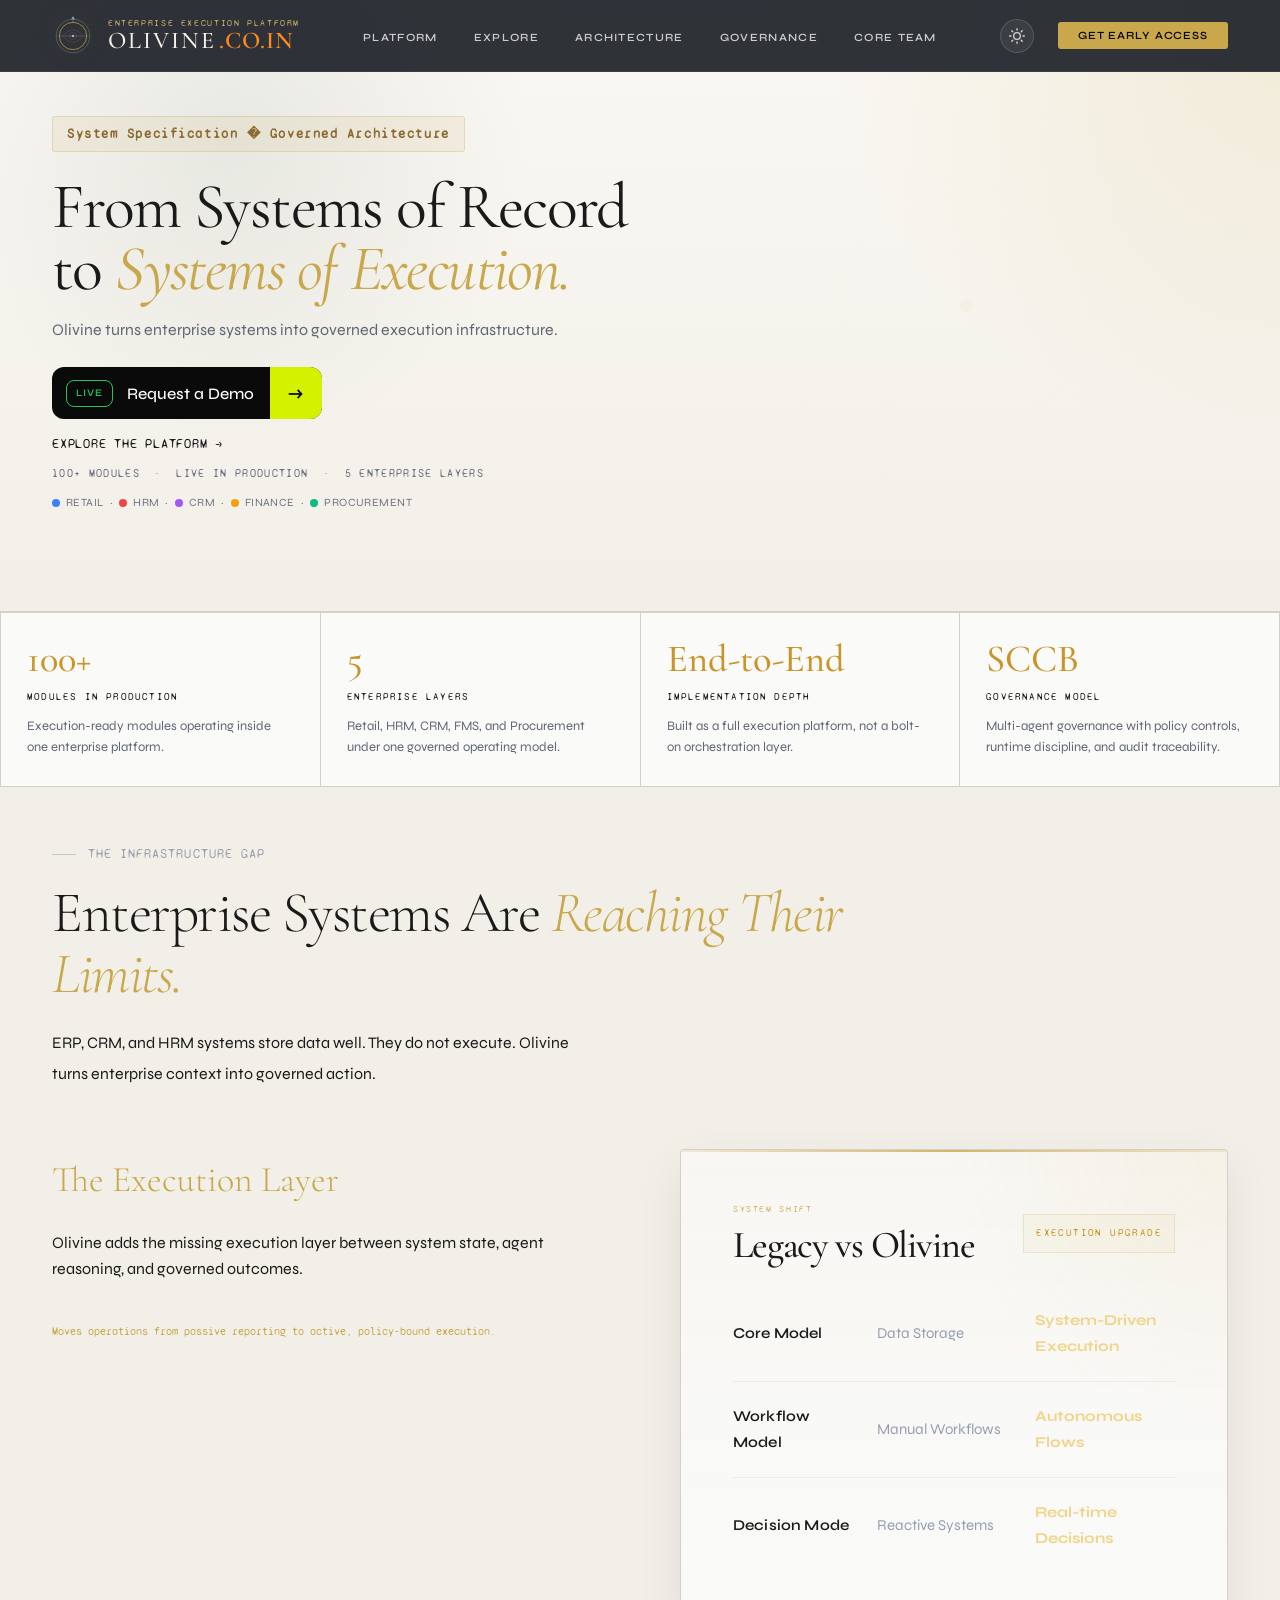
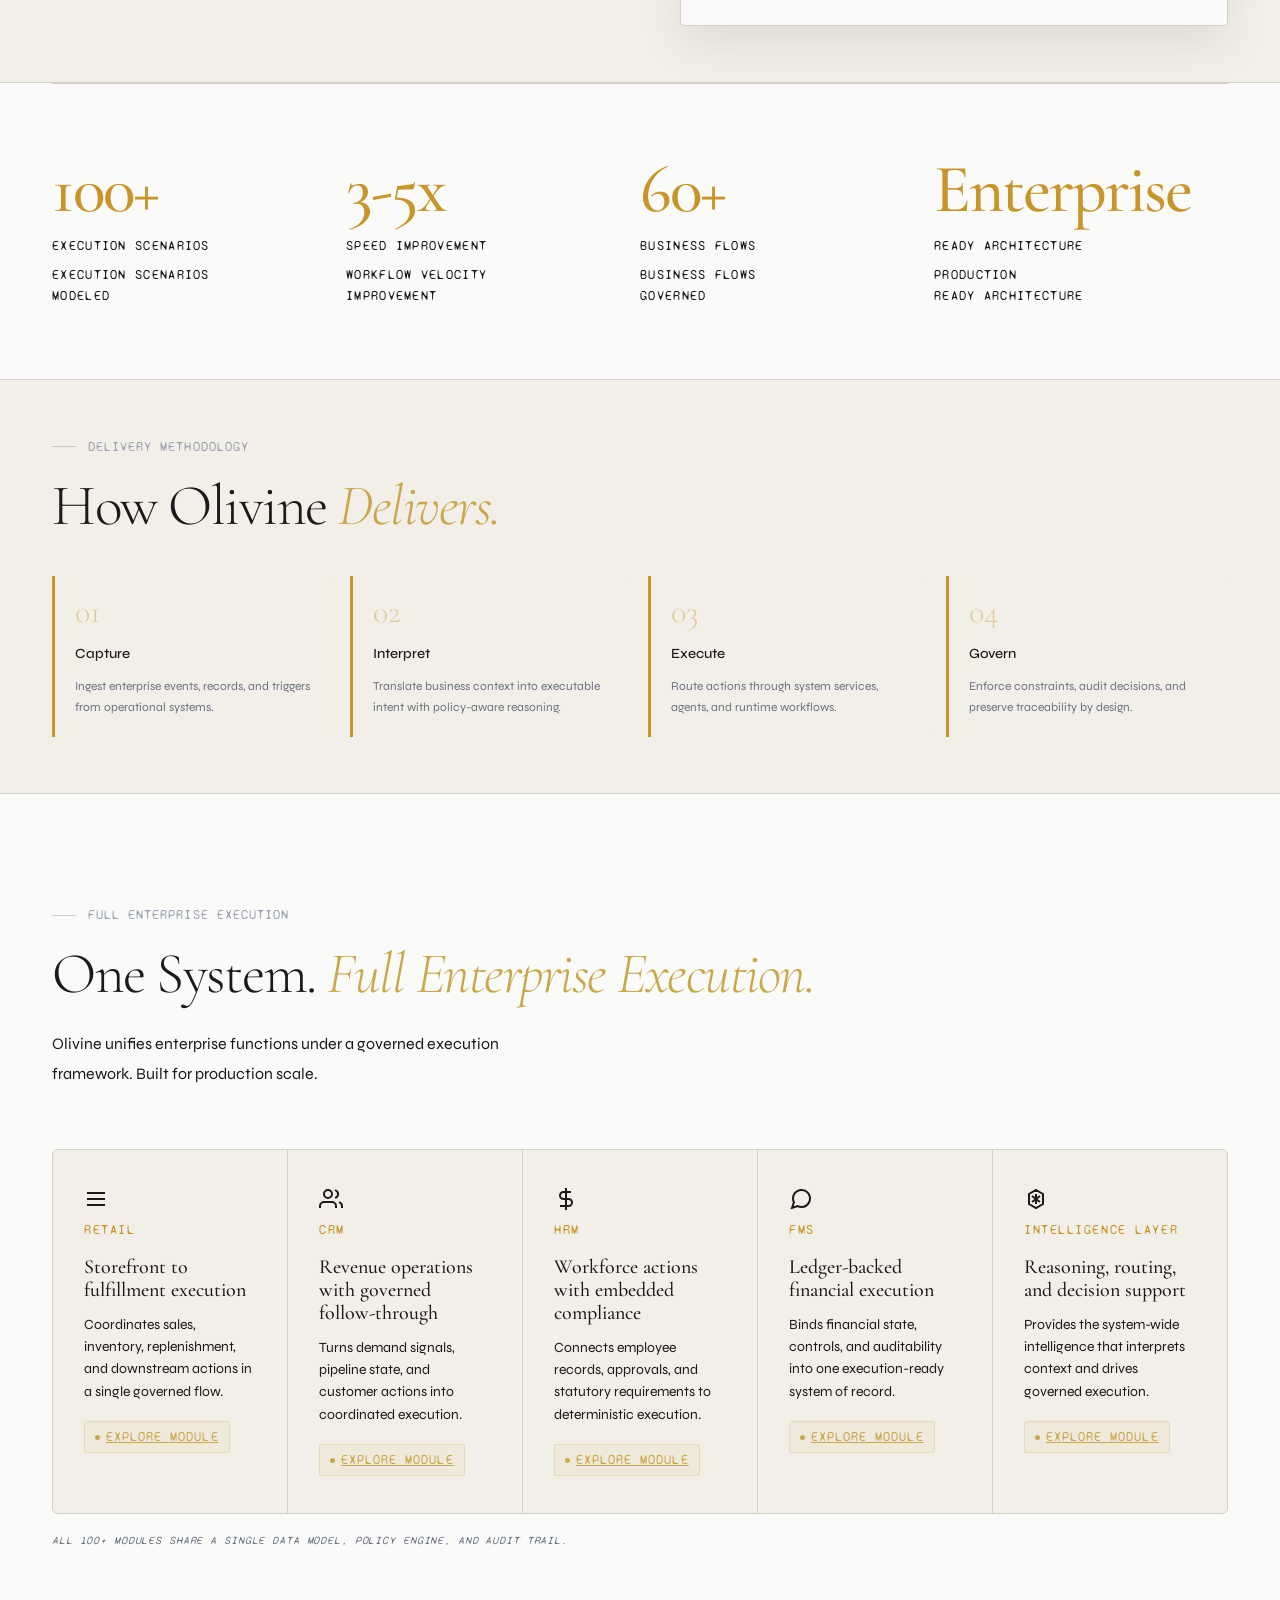
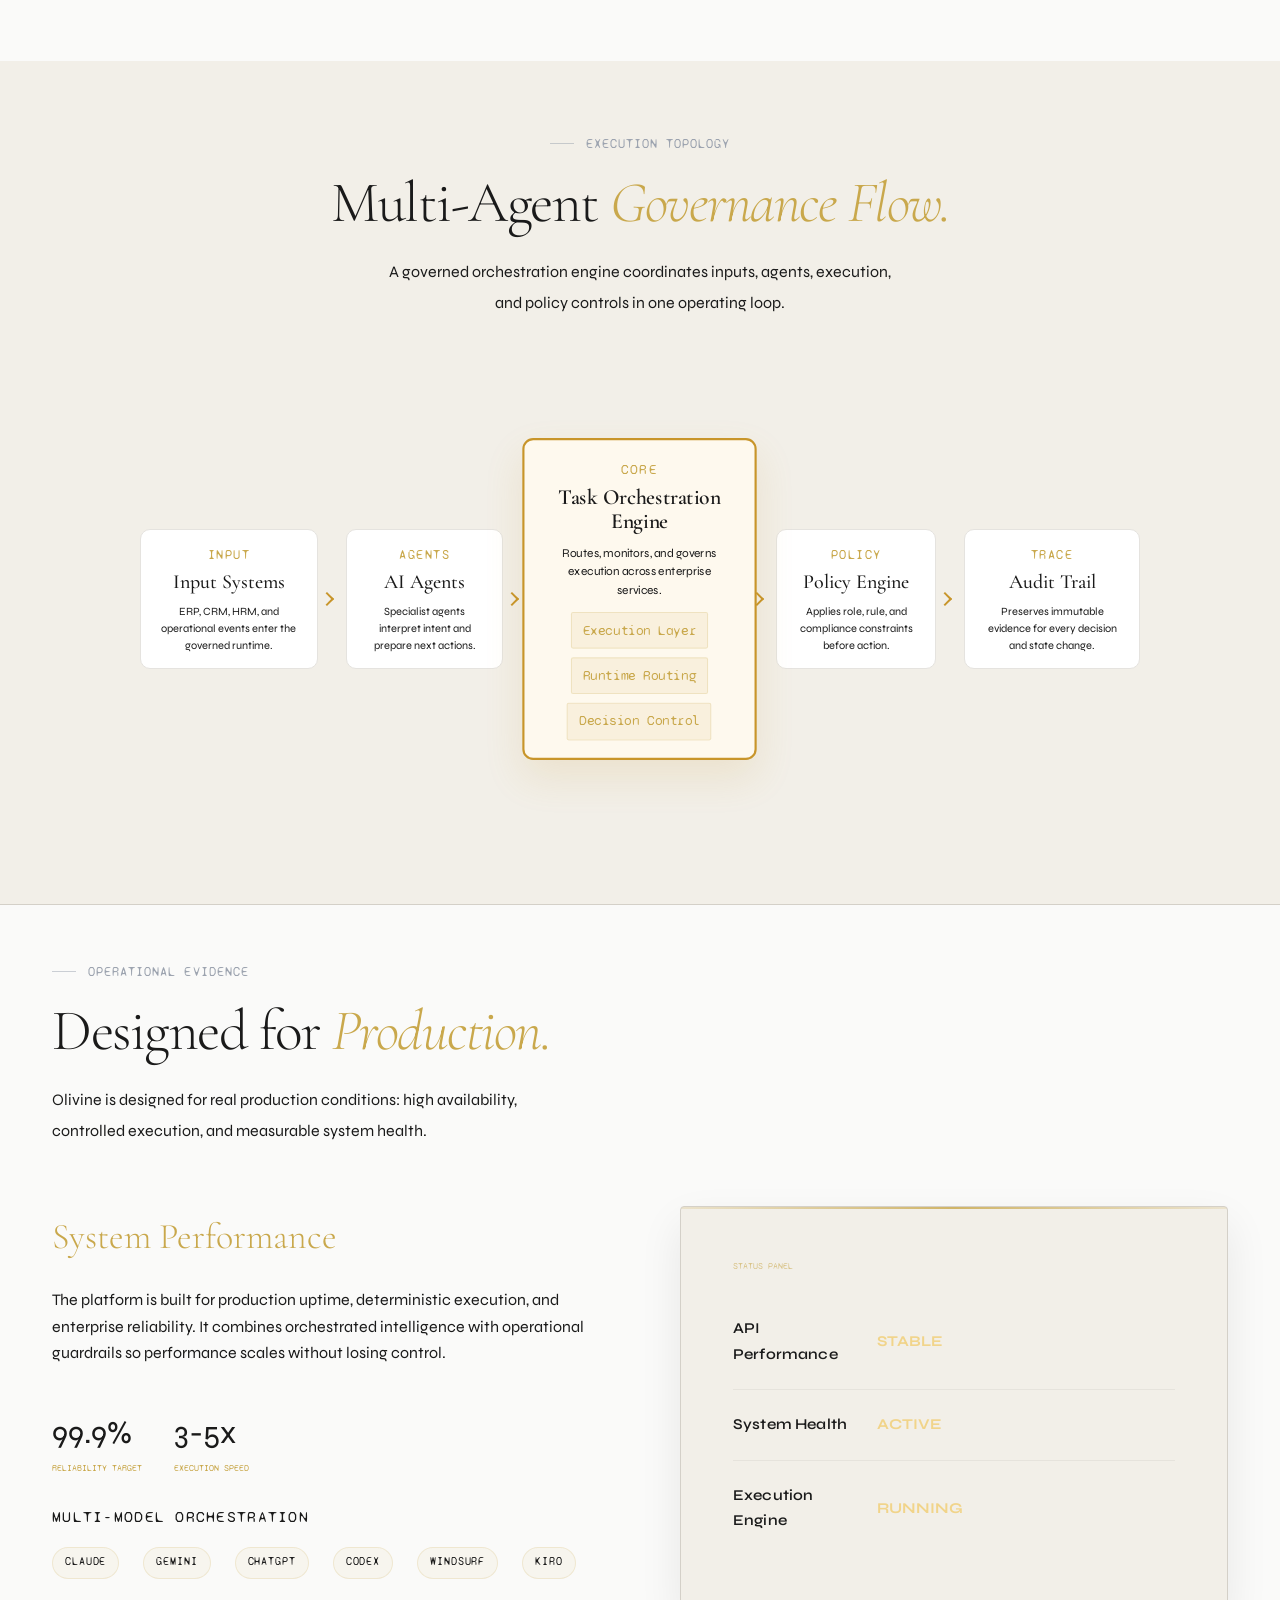
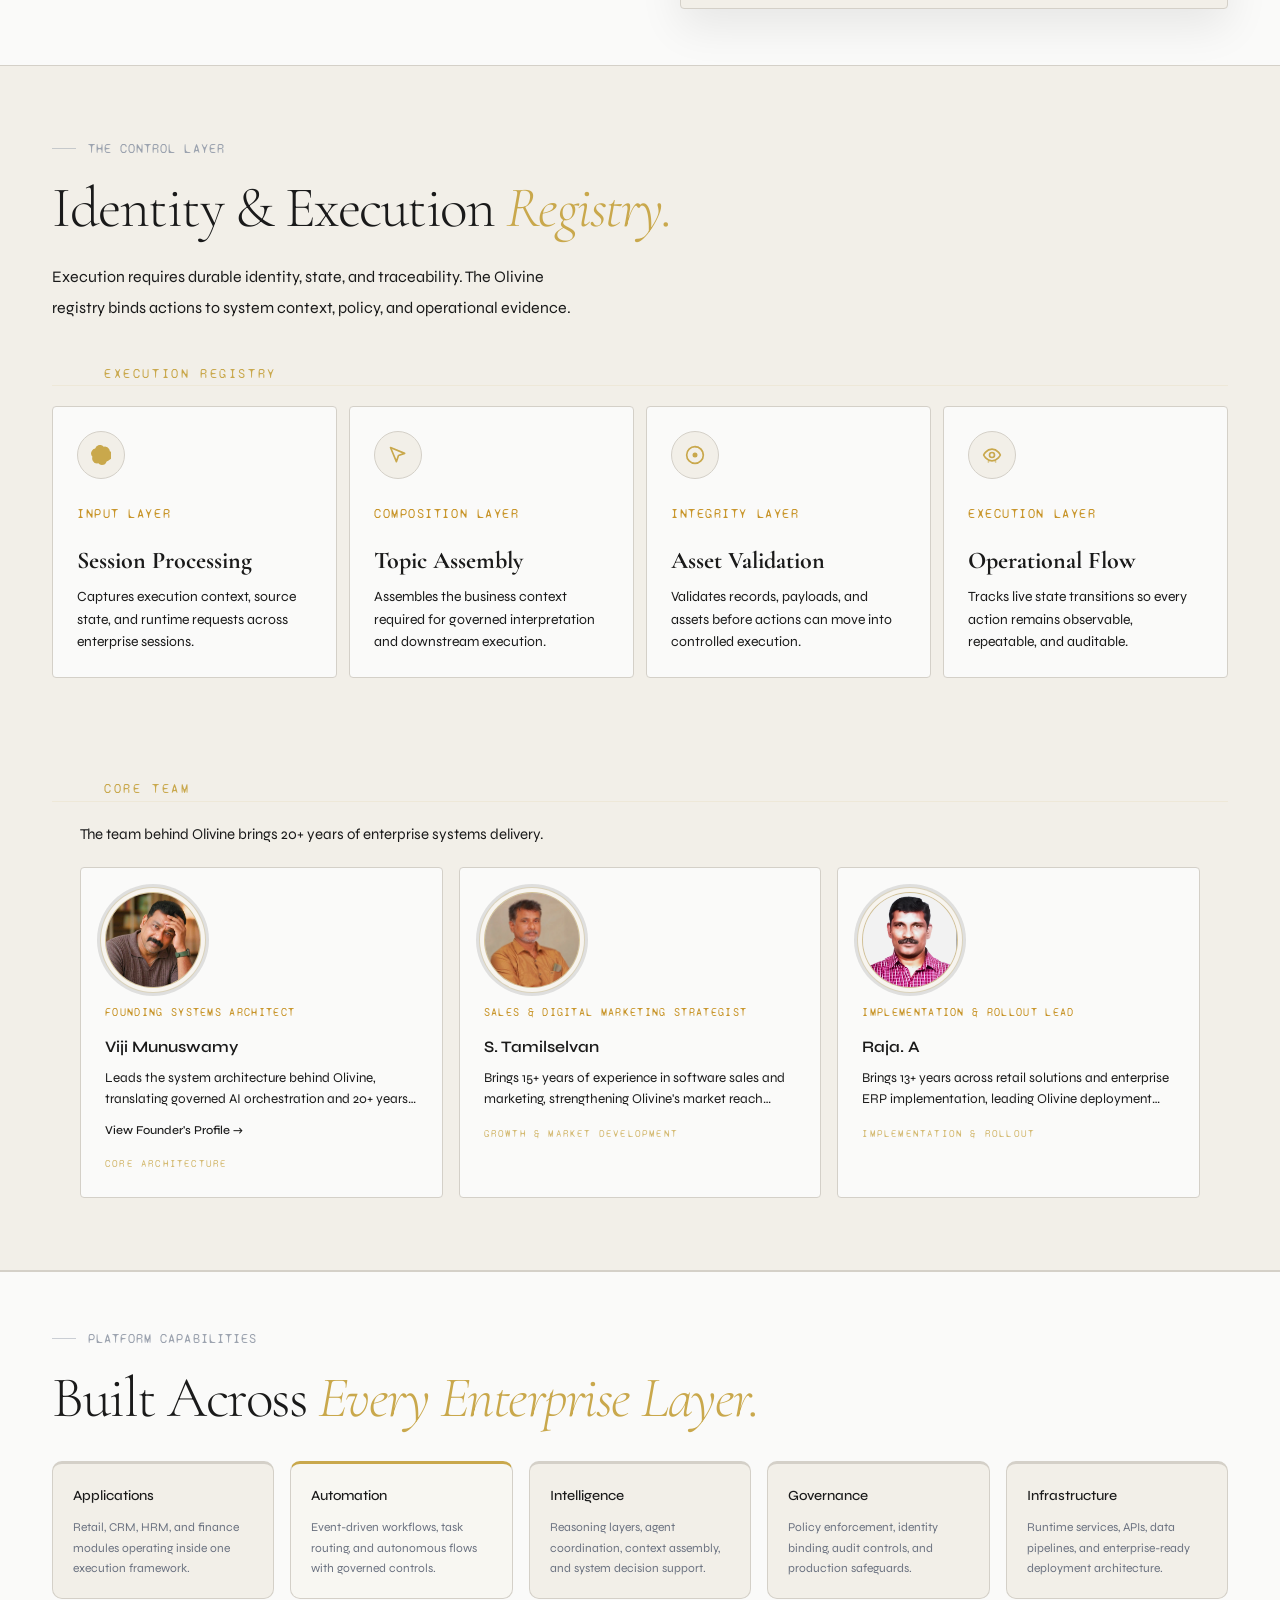
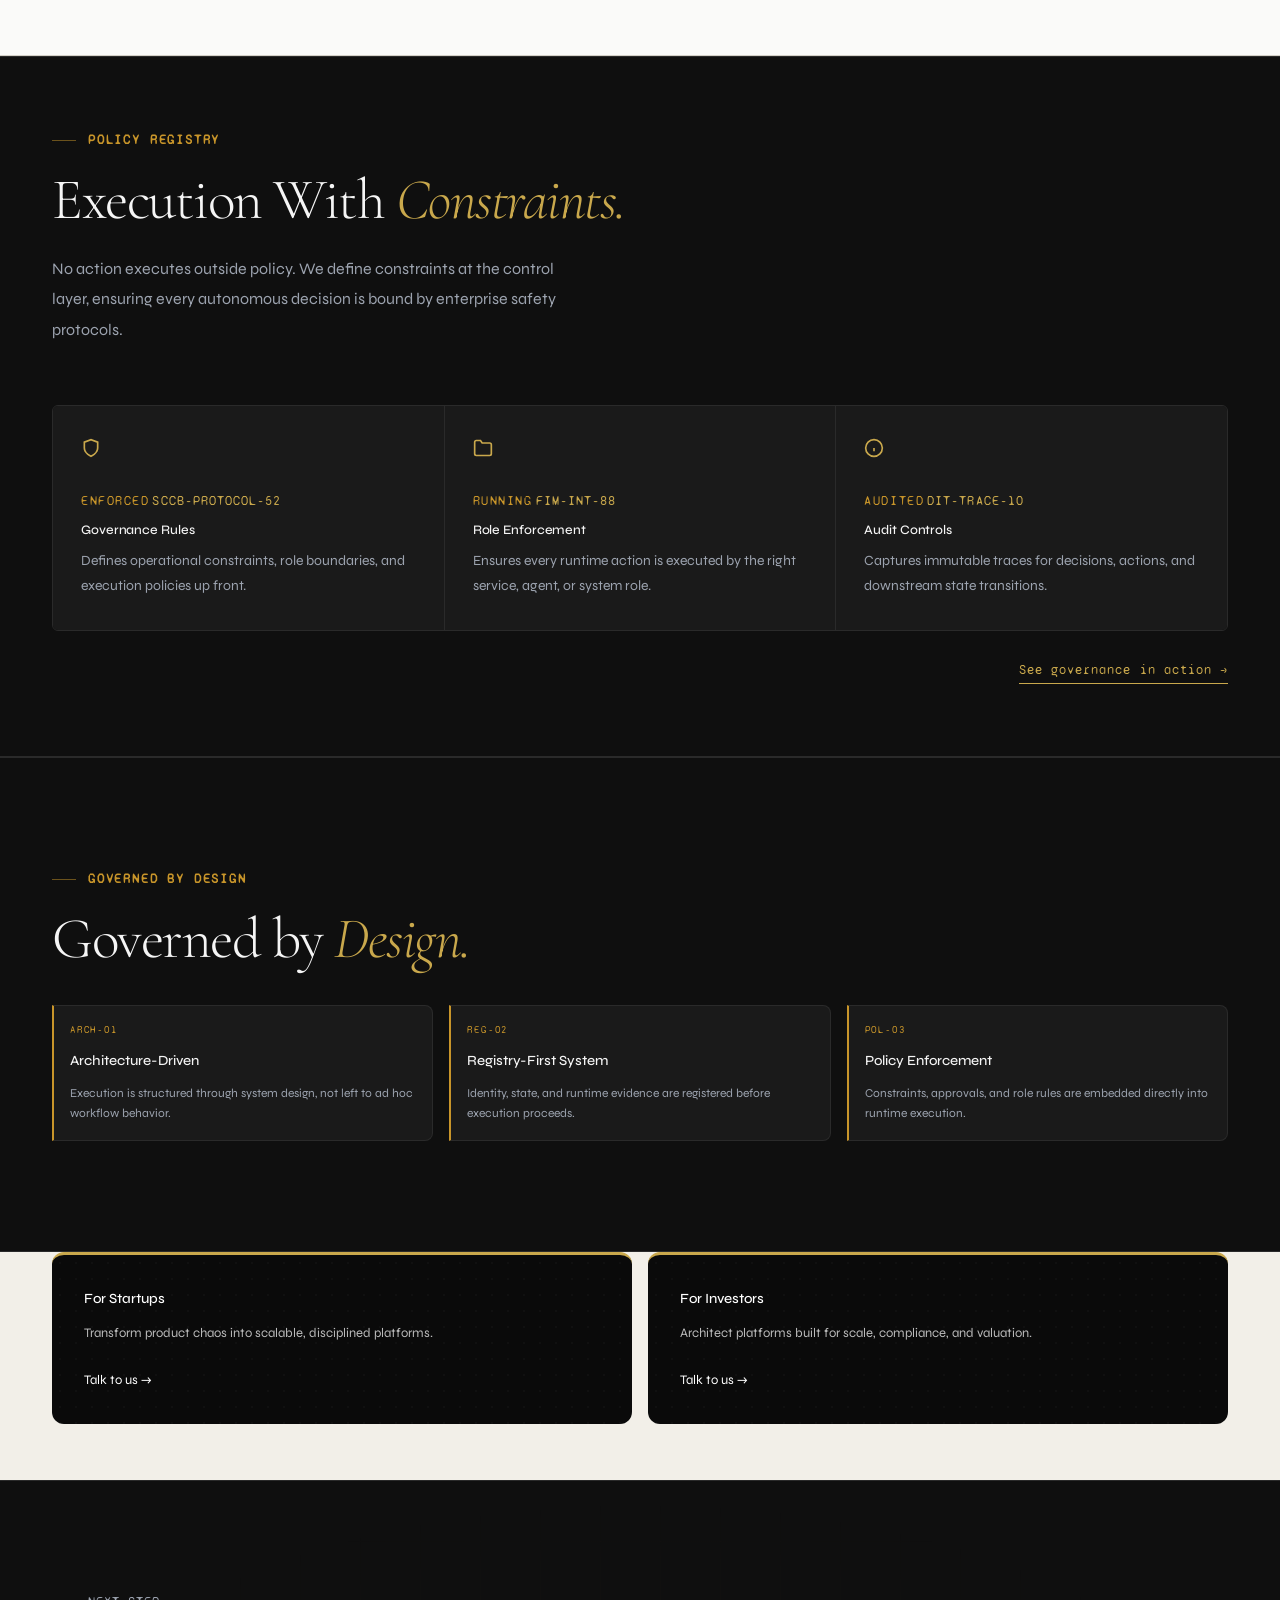
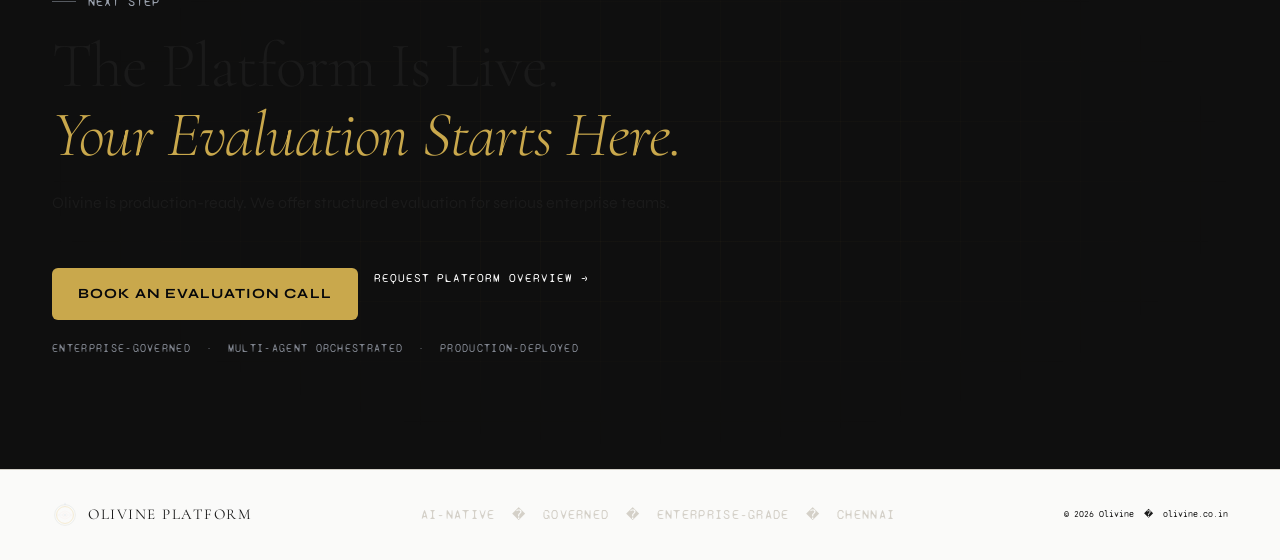
==== commit 712aa199: "Launch olivine.co.in production site" ====
--- a/index.html
+++ b/index.html
@@ -1,10 +1,22 @@
-﻿<!DOCTYPE html>
+<!DOCTYPE html>
 <html lang="en">
 
 <head>
   <meta charset="UTF-8">
   <meta name="viewport" content="width=device-width, initial-scale=1.0">
   <title>Olivine Platform | Governed Enterprise Systems</title>
+  <script>
+    (function () {
+      try {
+        var savedTheme = localStorage.getItem('theme');
+        if (savedTheme === 'light') {
+          document.documentElement.setAttribute('data-theme', 'light');
+        } else if (savedTheme === 'dark') {
+          document.documentElement.removeAttribute('data-theme');
+        }
+      } catch (e) {}
+    })();
+  </script>
   <style>
     @import url('https://fonts.googleapis.com/css2?family=Cormorant+Garamond:ital,wght@0,300;0,400;1,300;1,400&family=Syne:wght@400;500;600;700&family=Syne+Mono&display=swap');
 
@@ -53,28 +65,24 @@
     }
 
     [data-theme="light"] {
-      --void: #ffffff;
-      --base: #f1f5f9;
-      /* Slightly darker depth base */
-      --surface: #ffffff;
+      --void: #FAFAF9;
+      --base: #FAFAF9;
+      --surface: #F2EFE8;
       --nav-bg: rgba(255, 255, 255, 0.96);
-      --ivory: #020617;
-      /* Truer black for text */
-      --subtle: #334155;
-      /* Higher contrast support text */
-      --border: #cbd5e1;
-      /* Visible structural boundaries */
-      --white: #020617;
-      --lift: #f8fafc;
-      --gold-hi: #856112;
-      /* Deeper gold for accessibility */
+      --ivory: #1A1A1A;
+      --subtle: #1A1A1A;
+      --steel: #9CA3AF;
+      --border: #D4D0C8;
+      --white: #1A1A1A;
+      --lift: #F6F3ED;
+      --gold-hi: #C8952A;
     }
 
     body {
       background: var(--base);
       color: var(--ivory);
       font-family: 'Syne', sans-serif;
-      font-size: 14px;
+      font-size: clamp(14px, 1.5vw, 16px);
       line-height: 1.7;
       overflow-x: hidden;
       cursor: default;
@@ -104,38 +112,89 @@
       border-bottom: 1px solid rgba(255, 255, 255, 0.06);
     }
 
+    [data-theme="light"] .nav-mark {
+        filter: brightness(1.08) saturate(1.06) drop-shadow(0 0 18px rgba(201, 168, 76, 0.18));
+      }
+
+[data-theme="dark"] .t-member-card .t-member-photo {
+      box-shadow: 0 0 0 4px rgba(17, 17, 17, 0.96), 0 0 0 5px rgba(201, 168, 76, 0.26), 0 0 0 8px rgba(245, 245, 245, 0.08);
+      border-color: rgba(201, 168, 76, 0.46);
+    }
+
     .nav-brand {
       display: flex;
       align-items: center;
-      gap: 12px;
+      gap: 14px;
       text-decoration: none;
     }
 
     .nav-mark {
-      width: 34px;
-      height: 34px;
-      flex-shrink: 0;
+        width: 42px;
+        height: 42px;
+        display: block;
+        flex-shrink: 0;
+        filter: brightness(1.02) saturate(1.04) drop-shadow(0 0 0 rgba(201, 168, 76, 0));
+        transition: transform 0.25s ease, filter 0.25s ease;
+      }
+
+    .nav-brand-copy {
+      display: flex;
+      flex-direction: column;
+      gap: 1px;
+      line-height: 1;
+    }
+
+    .nav-kicker {
+      font-family: 'Syne Mono', monospace;
+      font-size: 9px;
+      letter-spacing: 0.18em;
+      text-transform: uppercase;
+      color: rgba(201, 168, 76, 0.68);
+    }
+
+    [data-theme="light"] .nav-kicker {
+      color: rgba(223, 191, 112, 0.86);
     }
 
     .nav-name {
       font-family: 'Cormorant Garamond', serif;
-      font-size: 22px;
+      font-size: 24px;
       font-weight: 500;
-      letter-spacing: 0.06em;
+      letter-spacing: 0.08em;
       color: #ffffff;
       text-transform: uppercase;
       transition: color 0.3s;
+      line-height: 0.98;
+    }
+
+    [data-theme="light"] .nav-name {
+      color: #f6f1e7;
+      text-shadow: 0 0 18px rgba(255, 255, 255, 0.04);
     }
 
     .nav-brand:hover .nav-name {
       color: #ffffff;
     }
+
+    [data-theme="light"] .nav-brand:hover .nav-name {
+      color: #ffffff;
+    }
+
+    .nav-brand:hover .nav-mark {
+        transform: translateY(-1px) scale(1.03);
+        filter: brightness(1.08) saturate(1.08) drop-shadow(0 0 14px rgba(201, 168, 76, 0.18));
+      }
 
     .nav-dot-in {
       color: #ff6a00;
       font-weight: 600;
       text-transform: uppercase;
-      margin-left: 2px;
+      margin-left: 4px;
+      letter-spacing: 0.04em;
+    }
+
+    [data-theme="light"] .nav-dot-in {
+      color: #ff8a1d;
     }
 
     .nav-links {
@@ -174,22 +233,30 @@
     }
 
     .theme-toggle {
-      background: none;
-      border: none;
+      width: 34px;
+      height: 34px;
+      background: rgba(255, 255, 255, 0.04);
+      border: 1px solid rgba(255, 255, 255, 0.12);
+      border-radius: 999px;
       cursor: pointer;
-      color: rgba(255, 255, 255, 0.5);
+      color: rgba(255, 255, 255, 0.7);
       display: flex;
       align-items: center;
       justify-content: center;
-      transition: color 0.2s;
+      transition: color 0.2s, border-color 0.2s, background 0.2s, transform 0.2s;
     }
 
     .theme-toggle:hover {
       color: #ffffff;
+      border-color: rgba(201, 168, 76, 0.38);
+      background: rgba(255, 255, 255, 0.08);
+      transform: translateY(-1px);
     }
 
     [data-theme="light"] .theme-toggle {
-      color: rgba(255, 255, 255, 0.5);
+      color: rgba(255, 255, 255, 0.76);
+      background: rgba(255, 255, 255, 0.06);
+      border-color: rgba(255, 255, 255, 0.14);
     }
 
     [data-theme="light"] .theme-toggle:hover {
@@ -197,19 +264,23 @@
     }
 
     .theme-toggle svg {
-      width: 18px;
-      height: 18px;
+      width: 16px;
+      height: 16px;
     }
 
     [data-theme="light"] .moon-icon,
-    body:not([data-theme="light"]) .sun-icon {
+    html:not([data-theme="light"]) .sun-icon {
       display: none;
     }
 
     .nav-cta {
+      display: inline-flex;
+      align-items: center;
+      justify-content: center;
       font-size: 11px;
       font-weight: 600;
       letter-spacing: 0.08em;
+      line-height: 1;
       color: #07080a;
       background: var(--gold);
       padding: 8px 20px;
@@ -219,6 +290,7 @@
       cursor: pointer;
       transition: background 0.3s, transform 0.2s;
       text-decoration: none;
+      white-space: nowrap;
     }
 
     .nav-cta:hover {
@@ -233,18 +305,26 @@
     /* Hero */
     .hero {
       position: relative;
-      min-height: calc(100vh - 110px);
+      min-height: clamp(540px, calc(76vh - 72px), 700px);
       display: flex;
       align-items: center;
-      padding: 40px 52px;
+      padding: 82px 52px 52px;
       overflow: hidden;
-      background-image: linear-gradient(rgba(7, 8, 10, 0.6), rgba(7, 8, 10, 0.6)), url('olivine_system_orchestration_bg_1774195996402.png');
-      background-size: cover;
+      border-bottom: 1px solid #1A1A1A;
+      background-image:
+        radial-gradient(circle at top right, rgba(201, 168, 76, 0.14), transparent 34%),
+        radial-gradient(circle at 18% 22%, rgba(113, 131, 118, 0.16), transparent 28%),
+        linear-gradient(rgba(7, 8, 10, 0.72), rgba(7, 8, 10, 0.72));
+      background-size: auto;
       background-position: center;
     }
 
     [data-theme="light"] .hero {
-      background-image: linear-gradient(rgba(255, 255, 255, 0.82), rgba(255, 255, 255, 0.82)), url('olivine_system_orchestration_bg_1774195996402.png');
+      border-bottom-color: #D4D0C8;
+      background-image:
+        radial-gradient(circle at top right, rgba(201, 168, 76, 0.16), transparent 32%),
+        radial-gradient(circle at 18% 24%, rgba(113, 131, 118, 0.12), transparent 26%),
+        linear-gradient(180deg, rgba(250, 248, 243, 0.98), rgba(242, 239, 232, 0.98));
     }
 
     .hero-grid {
@@ -324,7 +404,7 @@
 
     /* Problem Section */
     .problem-section {
-      padding: 140px 52px;
+      padding: 56px 52px;
       background: var(--surface);
       border-bottom: 1px solid var(--border);
     }
@@ -347,22 +427,79 @@
 
     .p-item p {
       color: var(--subtle);
-      font-size: 17px;
+      font-size: clamp(14px, 1.5vw, 16px);
       line-height: 1.65;
     }
 
     .p-diff {
-      background: var(--base);
+      background:
+        radial-gradient(circle at top right, rgba(201, 168, 76, 0.08), transparent 38%),
+        linear-gradient(180deg, rgba(201, 168, 76, 0.035), rgba(201, 168, 76, 0)),
+        var(--base);
       border: 1px solid var(--border);
       padding: 52px;
       border-radius: 4px;
       position: relative;
+      overflow: hidden;
+      box-shadow: 0 18px 44px rgba(7, 8, 10, 0.08);
+    }
+
+    .p-diff::before {
+      content: '';
+      position: absolute;
+      top: 0;
+      left: 0;
+      right: 0;
+      height: 2px;
+      background: linear-gradient(90deg, rgba(201, 168, 76, 0.18), rgba(201, 168, 76, 0.82), rgba(201, 168, 76, 0.16));
+    }
+
+    .p-diff-head {
+      display: flex;
+      align-items: flex-start;
+      justify-content: space-between;
+      gap: 20px;
+      margin-bottom: 22px;
+    }
+
+    .p-diff-kicker {
+      font-family: 'Syne Mono', monospace;
+      font-size: 9px;
+      color: var(--gold);
+      text-transform: uppercase;
+      letter-spacing: 0.18em;
+      opacity: 0.82;
+      margin-bottom: 10px;
+    }
+
+    .p-diff-title {
+      font-family: 'Cormorant Garamond', serif;
+      font-size: clamp(28px, 3vw, 38px);
+      font-weight: 500;
+      color: var(--ivory);
+      line-height: 0.98;
+      letter-spacing: -0.03em;
+    }
+
+    .p-diff-badge {
+      flex-shrink: 0;
+      align-self: center;
+      font-family: 'Syne Mono', monospace;
+      font-size: 10px;
+      letter-spacing: 0.14em;
+      text-transform: uppercase;
+      color: var(--gold-hi);
+      padding: 10px 12px;
+      border: 1px solid rgba(201, 168, 76, 0.22);
+      background: rgba(201, 168, 76, 0.06);
     }
 
     .diff-row {
-      display: flex;
-      justify-content: space-between;
-      padding: 20px 0;
+      display: grid;
+      grid-template-columns: minmax(110px, 0.9fr) 1fr 1fr;
+      align-items: center;
+      gap: 18px;
+      padding: 22px 0;
       border-bottom: 1px solid rgba(255, 255, 255, 0.05);
       font-family: 'Syne', sans-serif;
     }
@@ -372,21 +509,21 @@
     }
 
     .diff-label {
-      font-size: 15px;
-      color: var(--steel);
-      font-weight: 500;
+      font-size: clamp(13px, 1.2vw, 15px);
+      color: var(--subtle);
+      font-weight: 600;
+      letter-spacing: 0.01em;
     }
 
     .diff-val-old {
-      font-size: 15px;
-      color: var(--coral);
-      text-decoration: line-through;
-      opacity: 0.6;
+      font-size: clamp(13px, 1.2vw, 15px);
+      color: #8B94A7;
+      opacity: 0.9;
     }
 
     .diff-val-new {
-      font-size: 15px;
-      color: var(--sage);
+      font-size: clamp(13px, 1.2vw, 15px);
+      color: #F1D48A;
       font-weight: 700;
     }
 
@@ -419,7 +556,8 @@
     .hero-content {
       position: relative;
       z-index: 2;
-      max-width: 680px;
+      max-width: 820px;
+      padding-top: 6px;
     }
 
     .hero-badge {
@@ -427,15 +565,22 @@
       align-items: center;
       gap: 10px;
       font-family: 'Syne Mono', monospace;
-      font-size: 10px;
-      letter-spacing: 0.1em;
-      color: var(--gold);
+      font-size: clamp(11px, 1.2vw, 13px);
+      letter-spacing: 0.12em;
+      color: #C8952A;
       border: 1px solid rgba(201, 168, 76, 0.22);
       background: rgba(201, 168, 76, 0.08);
-      padding: 7px 16px;
+      padding: 6px 14px;
       border-radius: 3px;
-      margin-bottom: 30px;
+      margin-bottom: 24px;
       animation: badge-in 0.8s ease both;
+      font-weight: 600;
+    }
+
+    [data-theme="light"] .hero-badge {
+      color: #8d6a31;
+      border-color: rgba(201, 168, 76, 0.28);
+      background: rgba(201, 168, 76, 0.1);
     }
 
     @keyframes badge-in {
@@ -495,13 +640,14 @@
 
     .hero-h1 {
       font-family: 'Cormorant Garamond', serif;
-      font-size: clamp(48px, 6vw, 92px);
-      /* Category scale */
-      font-weight: 300;
-      line-height: 0.95;
-      letter-spacing: -2px;
-      color: var(--ivory);
-      margin-bottom: 24px;
+      font-size: clamp(36px, 5vw, 64px);
+      font-weight: 400;
+      line-height: 0.97;
+      letter-spacing: -1.6px;
+      color: #F5F5F5;
+      margin-bottom: 18px;
+      max-width: 760px;
+      text-wrap: balance;
       animation: h1-in 0.9s ease 0.15s both;
     }
 
@@ -522,27 +668,84 @@
       color: var(--gold);
     }
 
+    [data-theme="light"] .hero-h1 {
+      color: #1A1A1A;
+    }
+
     .hero-body {
-      font-size: 18px;
+      font-size: clamp(14px, 1.45vw, 16px);
       font-weight: 400;
-      color: var(--steel);
-      max-width: 580px;
-      line-height: 1.6;
-      margin-bottom: 40px;
+      color: #B3BAC6;
+      max-width: 560px;
+      line-height: 1.55;
+      margin-bottom: 24px;
       animation: h1-in 0.9s ease 0.35s both;
     }
 
+    [data-theme="light"] .hero-body {
+      color: #5f6673;
+    }
+
+    .hero-actions {
+      display: flex;
+      align-items: center;
+      gap: 16px;
+      flex-wrap: wrap;
+    }
+
+    .hero-meta {
+      display: flex;
+      align-items: flex-start;
+      gap: 10px;
+      flex-direction: column;
+      margin-top: 14px;
+      max-width: 720px;
+    }
+
+    .hero-proof {
+      margin-bottom: 20px;
+      font-family: 'Syne Mono', monospace;
+      font-size: 11px;
+      font-weight: 500;
+      letter-spacing: 0.1em;
+      color: var(--subtle);
+      text-transform: uppercase;
+    }
+
+    .hero-support {
+      font-family: 'Syne Mono', monospace;
+      font-size: clamp(11px, 1.2vw, 13px);
+      color: var(--subtle);
+      margin-top: 32px;
+      display: block;
+      text-transform: uppercase;
+      letter-spacing: 0.1em;
+    }
+
     .hero-body strong {
-      color: var(--ivory);
+      color: #F5F5F5;
       font-weight: 600;
+    }
+
+    .hero .btn-ghost {
+      color: #F5F5F5;
+      border-color: #2A2A2A;
+      background: rgba(255, 255, 255, 0.01);
+    }
+
+    .hero .btn-ghost:hover {
+      background: rgba(255, 255, 255, 0.04);
+      border-color: #C8952A;
     }
 
     .btn-ghost {
       display: inline-flex;
       align-items: center;
+      justify-content: center;
       gap: 12px;
       background: transparent;
-      padding: 14px 28px;
+      padding: 0 28px;
+      min-height: 52px;
       font-family: 'Syne', sans-serif;
       font-size: 14px;
       font-weight: 600;
@@ -565,13 +768,15 @@
       border: none;
       padding: 16px 40px;
       font-family: 'Syne', sans-serif;
-      font-size: 11px;
+      font-size: 12px;
       font-weight: 700;
       letter-spacing: 0.12em;
       text-transform: uppercase;
       cursor: pointer;
       transition: all 0.3s cubic-bezier(0.165, 0.84, 0.44, 1);
       border-radius: 2px;
+      white-space: nowrap;
+      min-width: 0;
     }
 
     .btn-primary:hover {
@@ -586,13 +791,17 @@
       color: var(--ivory);
       padding: 16px 40px;
       font-family: 'Syne', sans-serif;
-      font-size: 11px;
+      font-size: 12px;
       font-weight: 600;
       letter-spacing: 0.12em;
       text-transform: uppercase;
       cursor: pointer;
       transition: all 0.3s cubic-bezier(0.165, 0.84, 0.44, 1);
       border-radius: 2px;
+      white-space: nowrap;
+      min-width: 0;
+      text-decoration: none;
+      justify-content: center;
     }
 
     .btn-ghost:hover {
@@ -612,7 +821,7 @@
     }
 
     .metric {
-      padding: 80px 0;
+      padding: 72px 0;
       border: none;
       border-top: 1px solid var(--border);
       position: relative;
@@ -656,11 +865,23 @@
 
     .metric-l {
       font-family: 'Syne Mono', monospace;
-      font-size: 10px;
+      font-size: clamp(11px, 1.2vw, 13px);
       letter-spacing: 0.1em;
       color: var(--subtle);
       text-transform: uppercase;
       line-height: 1.6;
+      font-weight: 500;
+    }
+
+    .metric-context {
+      font-family: 'Syne Mono', monospace;
+      font-size: clamp(11px, 1.2vw, 13px);
+      letter-spacing: 0.1em;
+      color: var(--subtle);
+      text-transform: uppercase;
+      line-height: 1.6;
+      margin-bottom: 8px;
+      font-weight: 500;
     }
 
     /* Live Proof Strip */
@@ -677,7 +898,7 @@
 
     .proof-label {
       font-family: 'Syne Mono', monospace;
-      font-size: 9px;
+      font-size: clamp(11px, 1.2vw, 13px);
       letter-spacing: 0.14em;
       color: var(--subtle);
       /* muted */
@@ -727,14 +948,14 @@
 
     .proof-url {
       font-family: 'Syne Mono', monospace;
-      font-size: 11px;
+      font-size: clamp(11px, 1.2vw, 13px);
       letter-spacing: 0.04em;
       color: #a8b0c0;
       /* ghost */
     }
 
     .proof-desc {
-      font-size: 11px;
+      font-size: clamp(12px, 1.3vw, 14px);
       color: var(--subtle);
       /* muted */
       margin-top: 1px;
@@ -742,19 +963,20 @@
 
     /* Section Shell */
     section {
-      padding: 104px 52px;
+      padding: 56px 52px;
     }
 
     .s-eye {
       font-family: 'Syne Mono', monospace;
-      font-size: 10px;
-      letter-spacing: 0.14em;
-      color: var(--gold);
+      font-size: clamp(11px, 1.2vw, 13px);
+      letter-spacing: 0.08em;
+      color: #9CA3AF;
       text-transform: uppercase;
       margin-bottom: 18px;
       display: flex;
       align-items: center;
       gap: 12px;
+      font-weight: 500;
     }
 
     .s-eye::before {
@@ -762,7 +984,7 @@
       display: block;
       width: 24px;
       height: 1px;
-      background: var(--gold);
+      background: #9CA3AF;
       opacity: 0.5;
     }
 
@@ -783,7 +1005,7 @@
     }
 
     .s-body {
-      font-size: 14px;
+      font-size: clamp(14px, 1.5vw, 16px);
       font-weight: 400;
       color: var(--subtle);
       max-width: 520px;
@@ -793,8 +1015,7 @@
     /* Platform Grid */
     .p-grid {
       display: grid;
-      grid-template-columns: repeat(4, 1fr);
-      /* 4-col balance for the 4 modules */
+      grid-template-columns: repeat(5, 1fr);
       margin-top: 60px;
       border: 1px solid var(--border);
       border-radius: 6px;
@@ -805,6 +1026,12 @@
 
     @media (max-width: 1200px) {
       .p-grid {
+        grid-template-columns: repeat(3, 1fr);
+      }
+    }
+
+    @media (max-width: 900px) {
+      .p-grid {
         grid-template-columns: repeat(2, 1fr);
       }
     }
@@ -819,13 +1046,14 @@
       background: var(--surface);
       padding: 36px 30px;
       position: relative;
-      transition: background 0.25s, transform 0.2s;
-      cursor: default;
+      border: 1px solid transparent;
+      transition: border-color 180ms ease, transform 180ms ease;
+      cursor: pointer;
     }
 
     .p-card:hover {
-      background: var(--lift);
-      transform: translateY(-2px) scale(1.01);
+      border-color: var(--gold);
+      transform: scale(1.02);
       z-index: 2;
     }
 
@@ -847,11 +1075,12 @@
 
     .p-mod {
       font-family: 'Syne Mono', monospace;
-      font-size: 9px;
+      font-size: clamp(11px, 1.2vw, 13px);
       letter-spacing: 0.12em;
       color: var(--gold-hi);
       text-transform: uppercase;
       margin-bottom: 14px;
+      font-weight: 500;
     }
 
     .p-name {
@@ -864,7 +1093,7 @@
     }
 
     .p-desc {
-      font-size: 13px;
+      font-size: clamp(12px, 1.3vw, 14px);
       color: var(--subtle);
       line-height: 1.6;
     }
@@ -875,7 +1104,7 @@
       gap: 6px;
       margin-top: 18px;
       font-family: 'Syne Mono', monospace;
-      font-size: 9px;
+      font-size: clamp(11px, 1.2vw, 13px);
       letter-spacing: 0.08em;
       color: var(--gold);
       background: rgba(201, 168, 76, 0.08);
@@ -885,6 +1114,7 @@
       padding: 4px 10px;
       border-radius: 3px;
       text-transform: uppercase;
+      font-weight: 500;
     }
 
     .live-dot {
@@ -895,7 +1125,7 @@
       animation: pip 2s ease-in-out infinite;
     }
 
-    /* ── ARCHITECTURE ── */
+    /* -- ARCHITECTURE -- */
     .arch-section {
       background: var(--void);
       border-top: 1px solid var(--border);
@@ -909,7 +1139,7 @@
       align-items: start;
     }
 
-    /* Agent hierarchy — visual */
+    /* Agent hierarchy � visual */
     .agent-hierarchy {
       background: var(--surface);
       border: 1px solid var(--border);
@@ -1065,7 +1295,7 @@
       display: flex;
       align-items: flex-start;
       gap: 14px;
-      font-size: 13px;
+      font-size: clamp(12px, 1.3vw, 14px);
       font-weight: 400;
       color: var(--subtle);
       padding: 14px 0;
@@ -1092,11 +1322,41 @@
       color: var(--gold);
     }
 
-    /* ── GOVERNANCE ── */
+    /* -- GOVERNANCE -- */
     .gov-section {
-      background: var(--surface);
-      border-top: 1px solid var(--border);
-      border-bottom: 1px solid var(--border);
+      background: #0F0F0F;
+      border-top: 1px solid #2A2A2A;
+      border-bottom: 1px solid #2A2A2A;
+      padding-top: 110px;
+      padding-bottom: 110px;
+    }
+
+    #contact.cta-section {
+      background: #0F0F0F;
+      border-top: 1px solid #2A2A2A;
+      border-bottom: 1px solid #2A2A2A;
+    }
+
+    .gov-section .s-eye,
+    #contact .s-eye {
+      color: #C8952A;
+      font-weight: 600;
+      letter-spacing: 0.14em;
+    }
+
+    .gov-section .s-eye::before,
+    #contact .s-eye::before {
+      background: #C8952A;
+    }
+
+    .gov-section .s-h2,
+    #contact .s-h2 {
+      color: #F5F5F5;
+    }
+
+    .gov-section .s-body,
+    #contact .s-body {
+      color: #9CA3AF;
     }
 
     .gov-rail {
@@ -1104,7 +1364,7 @@
       align-items: stretch;
       gap: 0;
       margin-top: 60px;
-      border: 1px solid var(--border);
+      border: 1px solid #2A2A2A;
       border-radius: 6px;
       overflow: hidden;
     }
@@ -1112,9 +1372,9 @@
     .gov-rail-item {
       flex: 1;
       padding: 32px 28px;
-      border-right: 1px solid var(--border);
+      border-right: 1px solid #2A2A2A;
       position: relative;
-      background: var(--base);
+      background: #1A1A1A;
       transition: background 0.2s;
     }
 
@@ -1123,7 +1383,7 @@
     }
 
     .gov-rail-item:hover {
-      background: var(--lift);
+      background: #202020;
     }
 
     .gov-rail-item::before {
@@ -1144,31 +1404,65 @@
 
     .gov-ref {
       font-family: 'Syne Mono', monospace;
-      font-size: 10px;
+      font-size: clamp(11px, 1.2vw, 13px);
       letter-spacing: 0.08em;
       color: var(--gold);
       margin-bottom: 14px;
+      font-weight: 500;
+    }
+
+    .gov-status {
+      display: inline-block;
+      font-family: 'Syne Mono', monospace;
+      font-size: clamp(11px, 1.2vw, 13px);
+      letter-spacing: 0.12em;
+      color: var(--gold-hi);
+      text-transform: uppercase;
+      margin-bottom: 10px;
+      font-weight: 500;
     }
 
     .gov-name {
       font-size: 13px;
-      font-weight: 600;
-      color: var(--ivory);
+      font-weight: 500;
+      color: #F5F5F5;
       margin-bottom: 10px;
       line-height: 1.3;
       letter-spacing: -0.1px;
     }
 
     .gov-desc {
-      font-size: 11px;
+      font-size: clamp(12px, 1.3vw, 14px);
       font-weight: 400;
-      color: var(--subtle);
+      color: #9CA3AF;
       line-height: 1.75;
     }
 
-    /* ── FOUNDER STRIP ── */
+    .gov-inline-cta {
+      display: flex;
+      justify-content: flex-end;
+      margin-top: 28px;
+    }
+
+    .gov-inline-link {
+      font-family: 'Syne Mono', monospace;
+      font-size: clamp(11px, 1.2vw, 13px);
+      letter-spacing: 0.08em;
+      color: var(--gold);
+      text-decoration: none;
+      border-bottom: 1px solid var(--gold);
+      padding-bottom: 2px;
+      transition: color 0.2s, border-color 0.2s;
+    }
+
+    .gov-inline-link:hover {
+      color: var(--gold-hi);
+      border-color: var(--gold-hi);
+    }
+
+    /* -- FOUNDER STRIP -- */
     .founder-strip {
-      padding: 80px 52px;
+      padding: 56px 52px;
       display: flex;
       align-items: center;
       gap: 60px;
@@ -1213,7 +1507,7 @@
     }
 
     .founder-title {
-      font-size: 12px;
+      font-size: clamp(14px, 1.5vw, 16px);
       font-weight: 400;
       color: var(--subtle);
       letter-spacing: 0.04em;
@@ -1254,7 +1548,7 @@
 
     .f-stat-l {
       font-family: 'Syne Mono', monospace;
-      font-size: 9px;
+      font-size: clamp(11px, 1.2vw, 13px);
       letter-spacing: 0.12em;
       color: var(--subtle);
       /* Dynamic contrast fix */
@@ -1262,7 +1556,7 @@
       margin-top: 6px;
     }
 
-    /* ── CTA SECTION ── */
+    /* -- CTA SECTION -- */
     .cta-section {
       padding: 140px 52px;
       text-align: center;
@@ -1312,7 +1606,7 @@
     }
 
     .cta-body {
-      font-size: 15px;
+      font-size: clamp(14px, 1.5vw, 16px);
       font-weight: 400;
       color: var(--subtle);
       margin-bottom: 52px;
@@ -1327,8 +1621,56 @@
       position: relative;
     }
 
-    /* ── FOOTER ── */
+    .cta-close-primary {
+      display: inline-flex;
+      align-items: center;
+      justify-content: center;
+      min-height: 52px;
+      padding: 0 26px;
+      background: var(--gold);
+      color: #07080A;
+      text-decoration: none;
+      border-radius: 6px;
+      font-size: 14px;
+      font-weight: 700;
+      letter-spacing: 0.08em;
+      text-transform: uppercase;
+      transition: transform 0.2s ease, background 0.2s ease;
+    }
+
+    .cta-close-primary:hover {
+      background: var(--gold-hi);
+      transform: translateY(-1px);
+    }
+
+    .cta-close-secondary {
+      display: inline-flex;
+      align-items: center;
+      font-family: 'Syne Mono', monospace;
+      font-size: 12px;
+      letter-spacing: 0.08em;
+      text-transform: uppercase;
+      color: #F5F5F5;
+      text-decoration: none;
+      transition: color 0.2s ease;
+    }
+
+    .cta-close-secondary:hover {
+      color: var(--gold);
+    }
+
+    .closing-trust-line {
+      margin-top: 20px;
+      font-family: 'Syne Mono', monospace;
+      font-size: 11px;
+      letter-spacing: 0.12em;
+      text-transform: uppercase;
+      color: rgba(156, 163, 175, 0.8);
+    }
+
+    /* -- FOOTER -- */
     footer {
+      background: #1A1A1A;
       padding: 32px 52px;
       display: flex;
       align-items: center;
@@ -1359,13 +1701,13 @@
 
     .footer-mono {
       font-family: 'Syne Mono', monospace;
-      font-size: 9px;
+      font-size: clamp(11px, 1.2vw, 13px);
       letter-spacing: 0.1em;
       color: var(--border);
       text-transform: uppercase;
     }
 
-    /* ── SCROLL REVEAL ── */
+    /* -- SCROLL REVEAL -- */
     .reveal {
       opacity: 0;
       transform: translateY(28px);
@@ -1391,7 +1733,7 @@
 
     /* Team / Identity Registry */
     .team-section {
-      padding: 140px 52px;
+      padding: 72px 52px;
       background: var(--surface);
       border-bottom: 1px solid var(--border);
     }
@@ -1413,28 +1755,41 @@
 
     .t-grid-ai {
       display: grid;
-      grid-template-columns: repeat(7, 1fr);
-      /* Expanded for 7-agent stack */
+      grid-template-columns: 1fr;
       gap: 12px;
       max-width: 1400px;
       margin: 20px auto 100px;
     }
 
-    @media (max-width: 1280px) {
+    @media (min-width: 768px) {
+      .t-grid-ai {
+        grid-template-columns: repeat(2, 1fr);
+      }
+    }
+
+    @media (min-width: 1024px) {
       .t-grid-ai {
         grid-template-columns: repeat(4, 1fr);
       }
     }
 
-    @media (max-width: 800px) {
-      .t-grid-ai {
+    .t-grid-team {
+      display: grid;
+      grid-template-columns: 1fr;
+      gap: 16px;
+      max-width: 1120px;
+      margin: 20px auto 0;
+    }
+
+    @media (min-width: 768px) {
+      .t-grid-team {
         grid-template-columns: repeat(2, 1fr);
       }
     }
 
-    @media (max-width: 600px) {
-      .t-grid-ai {
-        grid-template-columns: 1fr;
+    @media (min-width: 1200px) {
+      .t-grid-team {
+        grid-template-columns: repeat(3, 1fr);
       }
     }
 
@@ -1460,6 +1815,73 @@
       display: flex;
       flex-direction: column;
       justify-content: flex-start;
+    }
+
+    .t-grid-team .t-card {
+      padding: 24px;
+      min-height: 290px;
+      display: flex;
+      flex-direction: column;
+      justify-content: flex-start;
+    }
+
+    .t-member-feature {
+      padding: 0 !important;
+      display: grid !important;
+      grid-template-columns: minmax(180px, 30%) 1fr;
+      min-height: 248px;
+      align-items: stretch;
+    }
+
+    .t-member-photo {
+      min-height: 100%;
+      background: #d8d3cb;
+    }
+
+    .t-member-photo img {
+      width: 100%;
+      height: 100%;
+      display: block;
+      object-fit: cover;
+      object-position: center top;
+      border-radius: 50%;
+    }
+
+    .t-member-content {
+      padding: 18px 22px 18px;
+      display: flex;
+      flex-direction: column;
+      min-width: 0;
+    }
+
+    .t-member-card {
+      padding: 24px !important;
+      overflow: hidden;
+    }
+
+    .t-member-card .t-member-photo {
+      width: 96px;
+      height: 96px;
+      min-height: 96px;
+      margin-bottom: 16px;
+      border-radius: 50%;
+      overflow: visible;
+      position: relative;
+      border: 1px solid rgba(201, 168, 76, 0.42);
+      box-shadow: 0 0 0 4px rgba(248, 246, 242, 0.96), 0 0 0 5px rgba(201, 168, 76, 0.24), 0 0 0 8px rgba(26, 26, 26, 0.12);
+    }
+
+    .t-member-card .t-member-content {
+      padding: 0;
+    }
+
+    .t-member-card .t-member-photo::after {
+      content: '';
+      position: absolute;
+      inset: 0;
+      border-radius: 50%;
+      background: rgba(16, 16, 16, 0.05);
+      pointer-events: none;
     }
 
     .t-avatar {
@@ -1482,10 +1904,45 @@
       height: 20px;
     }
 
+    .t-avatar img {
+      width: 100%;
+      height: 100%;
+      object-fit: cover;
+      display: block;
+      border-radius: 50%;
+    }
+
+    @media (min-width: 768px) {
+      .t-member-feature {
+        grid-column: auto;
+        min-height: 236px;
+      }
+    }
+
+    @media (max-width: 767px) {
+      .t-member-feature {
+        grid-template-columns: 1fr;
+      }
+
+      .t-member-photo {
+        min-height: 280px;
+      }
+
+      .t-member-content {
+        padding: 18px 18px 16px;
+      }
+
+      .t-member-card .t-member-photo {
+        width: 96px;
+        height: 96px;
+        min-height: 96px;
+      }
+    }
+
     .t-group-label {
       grid-column: 1 / -1;
       font-family: 'Syne Mono', monospace;
-      font-size: 10px;
+      font-size: clamp(11px, 1.2vw, 13px);
       letter-spacing: 0.2em;
       color: var(--gold);
       text-transform: uppercase;
@@ -1509,16 +1966,17 @@
 
     .t-role {
       font-family: 'Syne Mono', monospace;
-      font-size: 10px;
+      font-size: clamp(11px, 1.2vw, 13px);
       color: var(--gold-hi);
       text-transform: uppercase;
       letter-spacing: 0.12em;
       margin-bottom: 16px;
       display: block;
+      font-weight: 500;
     }
 
     .t-desc {
-      font-size: 13px;
+      font-size: clamp(12px, 1.3vw, 14px);
       color: var(--subtle);
       line-height: 1.6;
     }
@@ -1531,6 +1989,467 @@
     .t-human .t-avatar {
       background: var(--gold);
       color: var(--void);
+    }
+
+    .t-placeholder[hidden] {
+      display: none !important;
+    }
+
+
+
+    .t-placeholder {
+      border: 1px solid rgba(201, 168, 76, 0.18);
+      background: linear-gradient(180deg, rgba(201, 168, 76, 0.05), rgba(201, 168, 76, 0.02));
+    }
+
+    .t-placeholder .t-avatar {
+      background: rgba(201, 168, 76, 0.14);
+      border-color: rgba(201, 168, 76, 0.22);
+      color: var(--gold-hi);
+      font-size: 12px;
+      font-weight: 700;
+      letter-spacing: 0.08em;
+    }
+
+    .t-note {
+      margin-top: auto;
+      padding-top: 16px;
+      font-family: 'Syne Mono', monospace;
+      font-size: 10px;
+      letter-spacing: 0.12em;
+      text-transform: uppercase;
+      color: rgba(201, 168, 76, 0.78);
+    }
+
+    .t-link {
+      display: inline-flex;
+      align-items: center;
+      gap: 6px;
+      margin-top: 10px;
+      font-size: 12px;
+      font-weight: 500;
+      color: var(--ivory);
+      text-decoration: none;
+      transition: color 0.2s ease;
+    }
+
+    .t-link:hover {
+      color: var(--gold);
+    }
+
+    .t-grid-team .t-role {
+      font-size: 11px;
+      margin-bottom: 10px;
+      white-space: nowrap;
+      overflow: hidden;
+      text-overflow: ellipsis;
+    }
+
+    .t-grid-team .t-name {
+      font-family: 'Syne', sans-serif;
+      font-size: 1rem;
+      font-weight: 600;
+      margin-bottom: 8px;
+    }
+
+    .t-grid-team .t-desc {
+      font-size: 0.84rem;
+      line-height: 1.55;
+      display: -webkit-box;
+      -webkit-line-clamp: 2;
+      -webkit-box-orient: vertical;
+      overflow: hidden;
+    }
+
+    .team-cred-line {
+      max-width: 1120px;
+      margin: 12px auto 0;
+      font-size: 15px;
+      line-height: 1.7;
+      color: var(--subtle);
+    }
+
+    /* EXPLORE WALKTHROUGH */
+    .explore-preview {
+      position: fixed;
+      inset: 0;
+      z-index: 11000;
+      display: flex;
+      align-items: center;
+      justify-content: center;
+      padding: 28px;
+      background:
+        radial-gradient(circle at top left, rgba(201, 168, 76, 0.14), transparent 26%),
+        radial-gradient(circle at bottom right, rgba(34, 197, 94, 0.08), transparent 22%),
+        rgba(11, 11, 11, 0.96);
+      backdrop-filter: blur(18px);
+      opacity: 0;
+      visibility: hidden;
+      transition: opacity 0.45s ease, visibility 0.45s ease;
+    }
+
+    .explore-preview.active {
+      opacity: 1;
+      visibility: visible;
+    }
+
+    .explore-shell {
+      width: min(1380px, calc(100vw - 32px));
+      height: min(90vh, 840px);
+      max-height: calc(100vh - 28px);
+      border-radius: 0;
+      border: 1px solid rgba(255, 255, 255, 0.08);
+      background: #111214;
+      box-shadow: 0 28px 90px rgba(0, 0, 0, 0.42);
+      position: relative;
+      overflow: hidden;
+      display: grid;
+      grid-template-rows: auto 1fr auto;
+      transform: translateY(24px) scale(0.985);
+      transition: transform 0.5s cubic-bezier(0.16, 1, 0.3, 1);
+    }
+
+    .explore-preview.active .explore-shell {
+      transform: translateY(0) scale(1);
+    }
+
+    .explore-head,
+    .explore-foot {
+      position: relative;
+      z-index: 2;
+      display: flex;
+      align-items: center;
+      justify-content: space-between;
+      gap: 16px;
+      padding: 14px 20px;
+    }
+
+    .explore-head {
+      border-bottom: 1px solid rgba(255, 255, 255, 0.06);
+    }
+
+    .explore-foot {
+      border-top: 1px solid rgba(255, 255, 255, 0.06);
+      align-items: flex-end;
+    }
+
+    .explore-eyebrow {
+      font-family: 'Syne Mono', monospace;
+      font-size: 10px;
+      letter-spacing: 0.14em;
+      text-transform: uppercase;
+      color: rgba(255, 255, 255, 0.62);
+      margin-bottom: 6px;
+    }
+
+    .explore-title {
+      font-family: 'Cormorant Garamond', serif;
+      font-size: clamp(24px, 2.1vw, 32px);
+      color: #ffffff;
+      line-height: 1;
+    }
+
+    .explore-subtitle {
+      font-size: 12px;
+      color: rgba(255, 255, 255, 0.5);
+      margin-top: 4px;
+      max-width: 480px;
+    }
+
+    .explore-close,
+    .explore-control,
+    .explore-request {
+      border: 1px solid rgba(255, 255, 255, 0.1);
+      background: rgba(255, 255, 255, 0.03);
+      color: #ffffff;
+      border-radius: 999px;
+      cursor: pointer;
+      transition: transform 0.25s ease, border-color 0.25s ease, background 0.25s ease;
+    }
+
+    .explore-close:hover,
+    .explore-control:hover,
+    .explore-request:hover {
+      transform: translateY(-1px);
+      border-color: rgba(201, 168, 106, 0.38);
+      background: rgba(255, 255, 255, 0.06);
+    }
+
+    .explore-close {
+      width: 38px;
+      height: 38px;
+      display: inline-flex;
+      align-items: center;
+      justify-content: center;
+      font-size: 21px;
+      line-height: 1;
+    }
+
+    .explore-stage {
+      position: relative;
+      min-height: 0;
+      padding: 16px 18px;
+      display: flex;
+      align-items: center;
+      justify-content: center;
+      overflow: hidden;
+    }
+
+    .explore-frame {
+      position: relative;
+      width: 100%;
+      height: 100%;
+      max-width: 1260px;
+      max-height: 100%;
+      border-radius: 0;
+      overflow: hidden;
+      background: #0c0d10;
+      border: 1px solid rgba(255, 255, 255, 0.12);
+      box-shadow:
+        inset 0 0 0 1px rgba(255, 255, 255, 0.04),
+        0 18px 44px rgba(0, 0, 0, 0.28);
+    }
+
+    .explore-slide {
+      position: absolute;
+      inset: 0;
+      opacity: 0;
+      transform: translateX(24px) scale(0.985);
+      transition: opacity 0.8s ease, transform 0.8s ease;
+      pointer-events: none;
+      overflow: hidden;
+    }
+
+    .explore-slide.active {
+      opacity: 1;
+      transform: translateX(0) scale(1);
+    }
+
+    .explore-slide img {
+      width: 100%;
+      height: 100%;
+      object-fit: contain;
+      object-position: center center;
+      transform: scale(1);
+      transition: opacity 0.6s ease;
+      background: #0c0d10;
+    }
+
+    .explore-slide.active img {
+      transform: scale(1);
+    }
+
+    .explore-frame::after {
+      content: "";
+      position: absolute;
+      inset: 0;
+      background:
+        linear-gradient(180deg, rgba(8, 8, 10, 0.08) 0%, rgba(8, 8, 10, 0.015) 16%, rgba(8, 8, 10, 0) 28%),
+        linear-gradient(0deg, rgba(8, 8, 10, 0.22) 0%, rgba(8, 8, 10, 0.06) 28%, rgba(8, 8, 10, 0) 50%);
+      pointer-events: none;
+      z-index: 1;
+    }
+
+    .explore-caption {
+      max-width: 560px;
+    }
+
+    .explore-kicker {
+      font-family: 'Syne Mono', monospace;
+      font-size: 10px;
+      letter-spacing: 0.16em;
+      text-transform: uppercase;
+      color: rgba(201, 168, 106, 0.92);
+      margin-bottom: 8px;
+    }
+
+    .explore-caption-title {
+      font-family: 'Cormorant Garamond', serif;
+      font-size: clamp(22px, 1.9vw, 30px);
+      line-height: 0.94;
+      color: #ffffff;
+      margin-bottom: 6px;
+    }
+
+    .explore-caption-text {
+      font-size: 12px;
+      line-height: 1.42;
+      color: rgba(255, 255, 255, 0.66);
+    }
+
+    .explore-progress {
+      flex: 1;
+      max-width: 520px;
+      margin: 0 auto;
+    }
+
+    .explore-progress-track {
+      width: 100%;
+      height: 4px;
+      border-radius: 999px;
+      background: rgba(255, 255, 255, 0.1);
+      overflow: hidden;
+      margin-bottom: 10px;
+    }
+
+    .explore-progress-fill {
+      width: 0;
+      height: 100%;
+      border-radius: inherit;
+      background: linear-gradient(90deg, var(--gold), #d8c18c);
+      transition: width 0.45s ease;
+    }
+
+    .explore-dots {
+      display: flex;
+      gap: 8px;
+      flex-wrap: wrap;
+    }
+
+    .explore-dot {
+      width: 8px;
+      height: 8px;
+      border-radius: 50%;
+      border: none;
+      padding: 0;
+      background: rgba(255, 255, 255, 0.18);
+      cursor: pointer;
+      transition: transform 0.25s ease, background 0.25s ease;
+    }
+
+    .explore-dot.active {
+      background: var(--gold);
+      transform: scale(1.2);
+    }
+
+    .explore-meta {
+      font-family: 'Syne Mono', monospace;
+      font-size: 10px;
+      letter-spacing: 0.12em;
+      text-transform: uppercase;
+      color: rgba(255, 255, 255, 0.48);
+      margin-top: 8px;
+    }
+
+    .explore-controls {
+      display: flex;
+      align-items: center;
+      gap: 10px;
+      flex-wrap: wrap;
+      justify-content: flex-end;
+    }
+
+    .explore-control,
+    .explore-request {
+      min-height: 38px;
+      padding: 0 14px;
+      font-size: 10px;
+      font-weight: 600;
+      letter-spacing: 0.12em;
+      text-transform: uppercase;
+    }
+
+    .explore-request {
+      background: rgba(201, 168, 106, 0.12);
+      border-color: rgba(201, 168, 106, 0.24);
+      color: var(--gold-hi);
+    }
+
+    @media (max-width: 900px) {
+      .explore-preview {
+        padding: 16px;
+      }
+
+      .explore-shell {
+        height: calc(100vh - 32px);
+        max-height: calc(100vh - 32px);
+        border-radius: 0;
+      }
+
+      .explore-head,
+      .explore-foot,
+      .explore-stage {
+        padding-left: 18px;
+        padding-right: 18px;
+      }
+
+      .explore-stage {
+        padding-top: 14px;
+        padding-bottom: 14px;
+      }
+
+      .explore-foot {
+        flex-direction: column;
+        align-items: flex-start;
+      }
+
+      .explore-progress {
+        max-width: none;
+        width: 100%;
+        margin: 0;
+      }
+
+      .explore-controls {
+        justify-content: flex-start;
+      }
+    }
+
+    @media (max-width: 767px) {
+      .explore-preview {
+        padding: 10px;
+      }
+
+      .explore-shell {
+        height: calc(100vh - 20px);
+        max-height: calc(100vh - 20px);
+        border-radius: 0;
+      }
+
+      .explore-head {
+        padding: 12px 14px;
+        align-items: flex-start;
+      }
+
+      .explore-stage {
+        padding: 10px 12px 8px;
+      }
+
+      .explore-foot {
+        padding: 10px 14px 14px;
+      }
+
+      .explore-frame {
+        width: 100%;
+        aspect-ratio: 4 / 5;
+        border-radius: 0;
+      }
+
+      .explore-title {
+        font-size: 21px;
+      }
+
+      .explore-subtitle {
+        font-size: 11px;
+      }
+
+      .explore-caption-title {
+        font-size: 20px;
+      }
+
+      .explore-caption-text {
+        font-size: 11px;
+        line-height: 1.4;
+      }
+
+      .explore-controls {
+        width: 100%;
+      }
+
+      .explore-control,
+      .explore-request {
+        flex: 1 1 calc(50% - 6px);
+        justify-content: center;
+      }
     }
 
     /* INVESTOR MODAL STYLES */
@@ -1615,7 +2534,7 @@
     }
 
     .modal-p {
-      font-size: 14px;
+      font-size: clamp(14px, 1.5vw, 16px);
       color: var(--subtle);
       margin-bottom: 32px;
       line-height: 1.6;
@@ -1628,7 +2547,7 @@
     .form-label {
       display: block;
       font-family: 'Syne Mono', monospace;
-      font-size: 9px;
+      font-size: clamp(11px, 1.2vw, 13px);
       color: var(--gold);
       text-transform: uppercase;
       margin-bottom: 8px;
@@ -1641,7 +2560,7 @@
       padding: 14px 16px;
       color: var(--white);
       border-radius: 4px;
-      font-size: 14px;
+      font-size: clamp(14px, 1.5vw, 16px);
       transition: all 0.3s;
     }
 
@@ -1658,7 +2577,7 @@
       padding: 14px 16px;
       color: var(--white);
       border-radius: 4px;
-      font-size: 14px;
+      font-size: clamp(14px, 1.5vw, 16px);
       appearance: none;
       cursor: pointer;
     }
@@ -1699,7 +2618,7 @@
 
     /* Governance Flow Visualization */
     .gov-flow-section {
-      padding: 140px 52px;
+      padding: 72px 52px;
       background: var(--base);
       border-bottom: 1px solid var(--border);
       text-align: center;
@@ -1709,7 +2628,7 @@
 
     .flow-container {
       max-width: 1000px;
-      margin: 100px auto 40px;
+      margin: 72px auto 24px;
       display: flex;
       align-items: center;
       justify-content: space-between;
@@ -1720,12 +2639,13 @@
     .flow-node {
       position: relative;
       z-index: 2;
-      background: var(--surface);
-      border: 1px solid var(--border);
-      padding: 20px;
-      border-radius: 4px;
-      min-width: 140px;
+      background: #FFFFFF;
+      border: 1px solid #E5E3DF;
+      padding: 14px 18px;
+      border-radius: 10px;
+      min-width: 120px;
       transition: all 0.4s cubic-bezier(0.165, 0.84, 0.44, 1);
+      text-align: center;
     }
 
     .flow-node:hover {
@@ -1748,12 +2668,13 @@
 
     .flow-node .n-label {
       font-family: 'Syne Mono', monospace;
-      font-size: 8px;
+      font-size: 13px;
       color: var(--gold);
       text-transform: uppercase;
       letter-spacing: 0.12em;
       margin-bottom: 4px;
       display: block;
+      font-weight: 500;
     }
 
     .flow-node .n-title {
@@ -1765,31 +2686,50 @@
       display: block;
     }
 
+    .flow-node .n-desc {
+      display: block;
+      margin-top: 10px;
+      font-size: 11px;
+      line-height: 1.55;
+      color: var(--subtle);
+    }
+
     .flow-arrow {
       flex: 1;
-      height: 1px;
-      background: var(--border);
+      height: 1.5px;
+      background: #C8952A;
       position: relative;
-      margin: 0 12px;
+      margin: 0 14px;
     }
 
     .flow-arrow::after {
       content: '';
       position: absolute;
       right: 0;
-      top: -3px;
-      width: 7px;
-      height: 7px;
-      border-right: 1px solid var(--border);
-      border-top: 1px solid var(--border);
+      top: -4px;
+      width: 10px;
+      height: 10px;
+      border-right: 2px solid #C8952A;
+      border-top: 2px solid #C8952A;
       transform: rotate(45deg);
     }
 
     .agents-node {
-      background: var(--void);
-      border: 1px solid var(--gold);
-      padding: 24px;
-      min-width: 240px;
+      background: #FEF9EE;
+      border: 2px solid #C8952A;
+      padding: 16px 20px;
+      min-width: 200px;
+      z-index: 3;
+      box-shadow: 0 16px 36px rgba(200, 149, 42, 0.14);
+      transform: scale(1.08);
+    }
+
+    .agents-node .n-title {
+      font-weight: 600;
+    }
+
+    .agents-node:hover {
+      transform: translateY(-4px) scale(1.08);
     }
 
     .agent-chips {
@@ -1802,12 +2742,13 @@
 
     .a-chip {
       font-family: 'Syne Mono', monospace;
-      font-size: 8px;
+      font-size: 13px;
       padding: 5px 10px;
       background: rgba(201, 168, 76, 0.1);
       border: 1px solid rgba(201, 168, 76, 0.2);
       color: var(--gold);
       border-radius: 2px;
+      font-weight: 500;
     }
 
     .flow-line-trace {
@@ -1835,9 +2776,1083 @@
     .flow-sub {
       margin-top: 48px;
       font-family: 'Syne Mono', monospace;
-      font-size: 11px;
+      font-size: clamp(11px, 1.2vw, 13px);
       color: var(--subtle);
       letter-spacing: 0.1em;
+    }
+
+    html:not([data-theme="light"]) .hero-body,
+    html:not([data-theme="light"]) .s-body,
+    html:not([data-theme="light"]) .p-item p,
+    html:not([data-theme="light"]) .p-desc,
+    html:not([data-theme="light"]) .t-desc,
+    html:not([data-theme="light"]) .gov-desc,
+    html:not([data-theme="light"]) .proof-desc,
+    html:not([data-theme="light"]) .modal-p,
+    html:not([data-theme="light"]) .cta-body,
+    html:not([data-theme="light"]) .founder-title,
+    html:not([data-theme="light"]) .diff-label,
+    html:not([data-theme="light"]) .diff-val-old,
+    html:not([data-theme="light"]) .diff-val-new,
+    html:not([data-theme="light"]) .flow-node .n-desc {
+      color: var(--steel);
+    }
+
+    @media (max-width: 1023px) {
+      .flow-container {
+        flex-direction: column;
+        gap: 18px;
+        margin: 72px auto 32px;
+        padding: 24px 0;
+      }
+
+      .flow-node,
+      .agents-node {
+        width: min(100%, 340px);
+        min-width: 0;
+      }
+
+      .flow-arrow {
+        width: 2px;
+        height: 40px;
+        margin: 0;
+        background: #C8952A;
+      }
+
+      .flow-arrow::after {
+        top: auto;
+        right: -4px;
+        bottom: 0;
+        transform: rotate(135deg);
+      }
+    }
+
+    @media (max-width: 767px) {
+      .hero-actions {
+        flex-direction: column;
+        align-items: stretch;
+      }
+
+      .hero-actions .btn-primary,
+      .hero-actions .btn-ghost {
+        width: 100%;
+        justify-content: center;
+        padding-left: 24px;
+        padding-right: 24px;
+      }
+
+      .gov-inline-cta {
+        justify-content: flex-start;
+      }
+    }
+
+    .t-more-link {
+      display: inline-flex;
+      align-items: center;
+      gap: 8px;
+      margin-top: 22px;
+      font-family: 'Syne Mono', monospace;
+      font-size: 12px;
+      font-weight: 500;
+      letter-spacing: 0.08em;
+      color: var(--gold);
+      text-decoration: none;
+      border-bottom: 1px solid rgba(201, 168, 76, 0.45);
+      padding-bottom: 2px;
+    }
+
+    .t-more-link:hover {
+      color: var(--gold-hi);
+      border-color: var(--gold);
+    }
+
+    .t-capabilities-more {
+      margin-top: 20px;
+    }
+
+    .t-capabilities-more summary {
+      list-style: none;
+      cursor: pointer;
+    }
+
+    .t-capabilities-more summary::-webkit-details-marker {
+      display: none;
+    }
+
+    .t-grid-ai-secondary {
+      display: grid;
+      grid-template-columns: 1fr;
+      gap: 12px;
+      margin-top: 22px;
+      opacity: 0.82;
+    }
+
+    .t-grid-ai-secondary .t-card {
+      background: rgba(201, 168, 76, 0.02);
+    }
+
+    @media (min-width: 768px) {
+      .t-grid-ai-secondary {
+        grid-template-columns: repeat(2, 1fr);
+      }
+    }
+
+    @media (min-width: 1024px) {
+      .t-grid-ai-secondary {
+        grid-template-columns: repeat(3, 1fr);
+      }
+    }
+
+    [data-theme="light"] .hero,
+    [data-theme="light"] .metrics,
+    [data-theme="light"] #platform,
+    [data-theme="light"] #proof,
+    [data-theme="light"] #architecture,
+    [data-theme="light"] #contact,
+    [data-theme="light"] .founder-strip {
+      background-color: #FAFAF9;
+    }
+
+    [data-theme="light"] #problem,
+    [data-theme="light"] .proof-strip,
+    [data-theme="light"] #delivery,
+    [data-theme="light"] #flow,
+    [data-theme="light"] #team,
+    [data-theme="light"] #governance,
+    [data-theme="light"] .value-strip {
+      background-color: #F2EFE8;
+    }
+
+    #platform {
+      padding-top: 110px;
+      padding-bottom: 110px;
+    }
+
+    .proof-strip,
+    .founder-strip,
+    .hero-proof,
+    .hero-support {
+      display: none;
+    }
+
+    .hero {
+      --section-pad: 84px;
+      padding-top: var(--section-pad);
+      padding-bottom: calc(var(--section-pad) - 12px);
+    }
+
+    .problem-section {
+      --section-pad: 56px;
+      padding-top: var(--section-pad);
+      padding-bottom: var(--section-pad);
+    }
+
+    .metrics {
+      --section-pad: 72px;
+    }
+
+    .metric {
+      padding-top: var(--section-pad);
+      padding-bottom: var(--section-pad);
+    }
+
+    .gov-flow-section,
+    .team-section,
+    .gov-section {
+      --section-pad: 72px;
+      padding-top: var(--section-pad);
+      padding-bottom: var(--section-pad);
+    }
+
+    .cta-section {
+      --section-pad: 110px;
+      padding: var(--section-pad) 52px;
+      text-align: left;
+    }
+
+    .cta-live-btn {
+      display: inline-flex;
+      align-items: center;
+      gap: 0;
+      background: #0A0A0A;
+      border-radius: 12px;
+      overflow: hidden;
+      text-decoration: none;
+      height: 52px;
+      max-width: 100%;
+      min-width: 0;
+    }
+
+    .live-pill {
+      background: #0A0A0A;
+      border: 1.5px solid #22C55E;
+      color: #22C55E;
+      font-size: 10px;
+      font-weight: 600;
+      letter-spacing: 0.1em;
+      padding: 4px 9px;
+      border-radius: 8px;
+      margin: 0 14px;
+      white-space: nowrap;
+      flex-shrink: 0;
+    }
+
+    .cta-label {
+      color: #FFFFFF;
+      font-size: 16px;
+      font-weight: 500;
+      padding: 0 16px 0 0;
+      white-space: nowrap;
+      min-width: 0;
+    }
+
+    .cta-arrow {
+      background: #D4F200;
+      color: #0A0A0A;
+      font-size: 18px;
+      font-weight: 700;
+      width: 52px;
+      height: 52px;
+      display: flex;
+      align-items: center;
+      justify-content: center;
+      flex-shrink: 0;
+    }
+
+    .cta-live-btn:hover .cta-arrow {
+      background: #BFE000;
+    }
+
+    .cta-live-btn:hover {
+      opacity: 0.95;
+    }
+
+    .learn-more-link {
+      display: inline-flex;
+      align-items: center;
+      font-size: 13px;
+      font-weight: 500;
+      color: var(--subtle);
+      text-decoration: none;
+      transition: color 0.2s ease;
+      white-space: nowrap;
+      letter-spacing: 0.04em;
+      text-transform: uppercase;
+    }
+
+    .learn-more-link:hover {
+      color: var(--gold);
+    }
+
+    .module-strip {
+      display: flex;
+      align-items: center;
+      gap: 6px;
+      row-gap: 4px;
+      font-size: 11px;
+      color: #9CA3AF;
+      flex-wrap: wrap;
+      letter-spacing: 0.04em;
+      text-transform: uppercase;
+    }
+
+    .module-strip .dot {
+      width: 8px;
+      height: 8px;
+      border-radius: 50%;
+      display: inline-block;
+      flex-shrink: 0;
+    }
+
+    .module-strip .sep {
+      color: #9CA3AF;
+    }
+
+    .hero .learn-more-link,
+    .hero .module-strip {
+      color: #9CA3AF;
+    }
+
+    .hero-proof-anchor {
+      font-family: 'Syne Mono', monospace;
+      font-size: 11px;
+      letter-spacing: 0.12em;
+      text-transform: uppercase;
+      color: rgba(184, 192, 204, 0.9);
+      line-height: 1.7;
+    }
+
+    .hero-secondary-link {
+      font-family: 'Syne Mono', monospace;
+      font-size: 13px;
+      font-weight: 500;
+      color: #F5F5F5;
+      text-decoration: none;
+      letter-spacing: 0.06em;
+      text-transform: uppercase;
+      transition: color 0.2s ease;
+    }
+
+    .hero-secondary-link:hover {
+      color: var(--gold);
+    }
+
+    [data-theme="light"] .hero-secondary-link {
+      color: #1A1A1A;
+    }
+
+    [data-theme="light"] .hero-proof-anchor,
+    [data-theme="light"] .hero .module-strip,
+    [data-theme="light"] .hero .learn-more-link,
+    [data-theme="light"] .module-strip .sep {
+      color: #6B7280;
+    }
+
+    .delivery-section {
+      --section-pad: 56px;
+      padding: var(--section-pad) 52px;
+      border-top: 1px solid var(--border);
+      border-bottom: 1px solid var(--border);
+    }
+
+    .capability-section {
+      --section-pad: 56px;
+      padding: var(--section-pad) 52px;
+      border-top: 1px solid var(--border);
+      border-bottom: 1px solid var(--border);
+    }
+
+    .delivery-grid {
+      display: grid;
+      grid-template-columns: repeat(4, 1fr);
+      gap: 16px;
+      margin-top: 40px;
+    }
+
+    .delivery-card {
+      background: var(--surface);
+      border: none;
+      border-left: 3px solid #C8952A;
+      border-radius: 0 8px 8px 0;
+      padding: 20px;
+    }
+
+    .delivery-step {
+      font-family: 'Cormorant Garamond', serif;
+      font-size: 32px;
+      font-weight: 300;
+      color: #C8952A;
+      opacity: 0.4;
+      line-height: 1;
+      margin-bottom: 14px;
+    }
+
+    .delivery-title {
+      font-size: 14px;
+      font-weight: 500;
+      color: var(--ivory);
+      margin-bottom: 10px;
+    }
+
+    .delivery-body {
+      font-size: 12px;
+      font-weight: 400;
+      color: #6B7280;
+      line-height: 1.7;
+    }
+
+    .capability-block {
+      margin-top: 56px;
+      padding-top: 32px;
+      border-top: 1px solid var(--border);
+    }
+
+    .capability-grid {
+      display: grid;
+      grid-template-columns: repeat(5, 1fr);
+      gap: 16px;
+      margin-top: 32px;
+    }
+
+    .capability-card {
+      background: var(--surface);
+      border: 1px solid var(--border);
+      border-top: 3px solid #D4D0C8;
+      border-radius: 10px;
+      padding: 20px;
+    }
+
+    .capability-card.is-hero {
+      border-top-color: var(--gold);
+      background: rgba(201, 168, 76, 0.04);
+    }
+
+    .capability-title {
+      font-size: 14px;
+      font-weight: 500;
+      color: var(--ivory);
+      margin-bottom: 10px;
+    }
+
+    .capability-body {
+      font-size: 12px;
+      font-weight: 400;
+      color: #6B7280;
+      line-height: 1.7;
+    }
+
+    .prod-orchestration {
+      margin-top: 28px;
+    }
+
+    .logo-eyebrow,
+    .prod-orchestration-label {
+      font-family: 'Syne Mono', monospace;
+      font-size: 10px;
+      font-weight: 500;
+      letter-spacing: 0.1em;
+      color: #9CA3AF;
+      text-transform: uppercase;
+      margin-bottom: 16px;
+    }
+
+    .prod-logo-strip {
+      display: flex;
+      align-items: center;
+      gap: 24px;
+      flex-wrap: wrap;
+    }
+
+    .prod-logo-strip img {
+      height: 28px;
+      width: auto;
+      filter: grayscale(100%) opacity(0.55);
+      transition: filter 200ms ease;
+    }
+
+    .prod-logo-strip img:hover {
+      filter: grayscale(0%) opacity(1);
+    }
+
+    .prod-logo-chip {
+      display: inline-flex;
+      align-items: center;
+      justify-content: center;
+      min-height: 32px;
+      padding: 0 12px;
+      border: 1px solid rgba(201, 168, 76, 0.18);
+      background: rgba(201, 168, 76, 0.06);
+      color: var(--subtle);
+      font-family: 'Syne Mono', monospace;
+      font-size: 11px;
+      letter-spacing: 0.08em;
+      text-transform: uppercase;
+      border-radius: 999px;
+      transition: border-color 0.2s, color 0.2s, transform 0.2s;
+    }
+
+    .platform-proof-callout {
+      margin-top: 18px;
+      font-family: 'Syne Mono', monospace;
+      font-size: 11px;
+      letter-spacing: 0.08em;
+      text-transform: uppercase;
+      color: #6B7280;
+      font-style: italic;
+    }
+
+    .prod-logo-chip:hover {
+      border-color: var(--gold);
+      color: var(--ivory);
+      transform: translateY(-1px);
+    }
+
+    .governed-design-grid {
+      display: grid;
+      grid-template-columns: repeat(3, 1fr);
+      gap: 16px;
+      margin-top: 36px;
+    }
+
+    .governed-policy-card {
+      background: #1A1A1A;
+      border: 1px solid #2A2A2A;
+      border-left: 2px solid #C8952A;
+      border-radius: 0 8px 8px 0;
+      padding: 16px;
+      box-shadow: none;
+    }
+
+    .policy-id {
+      font-family: 'Syne Mono', monospace;
+      font-size: 10px;
+      font-weight: 500;
+      letter-spacing: 0.08em;
+      color: #C8952A;
+      text-transform: uppercase;
+      margin-bottom: 10px;
+    }
+
+    .policy-title {
+      font-size: 14px;
+      font-weight: 500;
+      color: #F5F5F5;
+      margin-bottom: 10px;
+    }
+
+    .policy-body {
+      font-size: 12px;
+      font-weight: 400;
+      color: #9CA3AF;
+      line-height: 1.7;
+    }
+
+    .hierarchy-tree {
+      margin-top: 24px;
+      padding: 20px 0 0 24px;
+      border-top: none;
+      border-left: 1px solid #2A2A2A;
+      font-family: monospace;
+      font-size: 12px;
+      color: #6B7280;
+      line-height: 1.8;
+      white-space: pre;
+    }
+
+    .card-body p,
+    .step-card p,
+    .module-card p,
+    .delivery-body,
+    .capability-body,
+    .policy-body {
+      font-weight: 400;
+    }
+
+    .section-eyebrow,
+    [class*="eyebrow"] {
+      letter-spacing: 0.08em;
+    }
+
+    .value-strip {
+      display: grid;
+      grid-template-columns: repeat(2, 1fr);
+      gap: 16px;
+      padding: 0 52px 56px;
+      background: #F2EFE8;
+    }
+
+    .value-card {
+      background: #0A0A0A;
+      color: #FFFFFF;
+      border-top: 3px solid var(--gold);
+      border-radius: 12px;
+      padding: 32px;
+      position: relative;
+      overflow: hidden;
+    }
+
+    .value-card::before {
+      content: '';
+      position: absolute;
+      inset: 0;
+      background-image: radial-gradient(rgba(255, 255, 255, 0.03) 1px, transparent 1px);
+      background-size: 16px 16px;
+      pointer-events: none;
+      opacity: 0.75;
+    }
+
+    .value-card-title {
+      font-size: 14px;
+      font-weight: 500;
+      margin-bottom: 12px;
+      position: relative;
+      z-index: 1;
+    }
+
+    .value-card-body {
+      font-size: 13px;
+      font-weight: 400;
+      color: rgba(255, 255, 255, 0.72);
+      line-height: 1.7;
+      margin-bottom: 20px;
+      position: relative;
+      z-index: 1;
+    }
+
+    .value-card-link {
+      font-size: 13px;
+      font-weight: 400;
+      color: #FFFFFF;
+      text-decoration: none;
+      position: relative;
+      z-index: 1;
+    }
+
+    .value-card-link:hover,
+    .view-all-link:hover {
+      color: var(--gold);
+    }
+
+    .proof-strip-section {
+      background: #141414;
+      border-top: 1px solid #2A2A2A;
+      border-bottom: 1px solid #2A2A2A;
+      padding: 0;
+    }
+
+    [data-theme="light"] .proof-strip-section {
+      background: #F2EFE8;
+      border-top-color: #D4D0C8;
+      border-bottom-color: #D4D0C8;
+    }
+
+    .proof-strip-grid {
+      width: 100%;
+      max-width: none;
+      margin: 0;
+      display: grid;
+      grid-template-columns: repeat(4, 1fr);
+      gap: 1px;
+      background: #2A2A2A;
+      border-left: 1px solid #2A2A2A;
+      border-right: 1px solid #2A2A2A;
+    }
+
+    [data-theme="light"] .proof-strip-grid {
+      background: #D4D0C8;
+      border-left-color: #D4D0C8;
+      border-right-color: #D4D0C8;
+    }
+
+    .proof-strip-card {
+      background: #111111;
+      padding: 28px 26px;
+      min-height: 148px;
+      display: flex;
+      flex-direction: column;
+      justify-content: space-between;
+    }
+
+    [data-theme="light"] .proof-strip-card {
+      background: #FAFAF9;
+    }
+
+    .proof-strip-value {
+      font-family: 'Cormorant Garamond', serif;
+      font-size: clamp(28px, 3vw, 42px);
+      font-weight: 500;
+      color: var(--gold-hi);
+      line-height: 0.95;
+      margin-bottom: 12px;
+    }
+
+    .proof-strip-label {
+      font-family: 'Syne Mono', monospace;
+      font-size: 10px;
+      letter-spacing: 0.12em;
+      text-transform: uppercase;
+      color: #F5F5F5;
+      margin-bottom: 10px;
+    }
+
+    [data-theme="light"] .proof-strip-label {
+      color: #1A1A1A;
+    }
+
+    .proof-strip-desc {
+      font-size: 13px;
+      line-height: 1.6;
+      color: #9CA3AF;
+    }
+
+    [data-theme="light"] .proof-strip-desc {
+      color: #5f6673;
+    }
+
+    .hidden-capabilities {
+      display: none;
+    }
+
+    .view-all-link {
+      display: inline-block;
+      margin-top: 20px;
+      font-size: 12px;
+      font-weight: 400;
+      color: #6B7280;
+      text-decoration: none;
+    }
+
+    .t-capabilities-more {
+      margin-top: 0;
+    }
+
+    [data-theme="light"] .hero,
+    [data-theme="light"] .metrics,
+    [data-theme="light"] #platform,
+    [data-theme="light"] #proof,
+    [data-theme="light"] #governance {
+      background-color: #FAFAF9;
+    }
+
+    [data-theme="light"] #problem,
+    [data-theme="light"] #delivery,
+    [data-theme="light"] #flow,
+    [data-theme="light"] #team,
+    [data-theme="light"] #contact {
+      background-color: #F2EFE8;
+    }
+
+    [data-theme="light"] #governance,
+    [data-theme="light"] #contact {
+      background-color: #0F0F0F;
+    }
+
+    @media (max-width: 1279px) {
+      .capability-grid {
+        grid-template-columns: repeat(2, 1fr);
+      }
+    }
+
+    @media (max-width: 1023px) {
+      nav {
+        padding: 0 28px;
+      }
+
+      .nav-links {
+        gap: 20px;
+      }
+
+      .nav-actions {
+        gap: 14px;
+      }
+
+      .hero {
+        min-height: auto;
+        padding: 132px 40px 88px;
+      }
+
+      .hero-diag {
+        width: 360px;
+        height: 360px;
+        right: -2%;
+        opacity: 0.08;
+      }
+
+      .hero-content {
+        max-width: 100%;
+      }
+
+      .prob-grid {
+        grid-template-columns: 1fr;
+        gap: 32px;
+        margin-top: 40px;
+      }
+
+      .p-diff {
+        padding: 34px 28px;
+      }
+
+      .metrics {
+        grid-template-columns: repeat(2, 1fr);
+        gap: 0 28px;
+      }
+
+      .metric {
+        padding: 48px 0;
+      }
+
+      .gov-rail {
+        flex-direction: column;
+      }
+
+      .gov-rail-item {
+        border-right: none;
+        border-bottom: 1px solid var(--border);
+      }
+
+      .gov-rail-item:last-child {
+        border-bottom: none;
+      }
+
+      footer {
+        flex-direction: column;
+        align-items: flex-start;
+        gap: 14px;
+      }
+
+      .delivery-grid,
+      .governed-design-grid,
+      .value-strip {
+        grid-template-columns: repeat(2, 1fr);
+      }
+    }
+
+    @media (max-width: 900px) {
+      .nav-links {
+        display: none;
+      }
+
+      nav {
+        justify-content: space-between;
+      }
+    }
+
+    @media (max-width: 767px) {
+      nav {
+        height: 64px;
+        padding: 0 18px;
+      }
+
+      .nav-links {
+        display: none;
+      }
+
+      .nav-name {
+        font-size: 16px;
+      }
+
+      .nav-kicker {
+        display: none;
+      }
+
+      .nav-cta {
+        min-height: 40px;
+        padding: 0 12px;
+        font-size: 9px;
+        letter-spacing: 0.08em;
+        border-radius: 4px;
+        box-shadow: 0 0 0 1px rgba(201, 168, 76, 0.2), 0 8px 20px rgba(10, 10, 10, 0.18);
+      }
+
+      .hero {
+        min-height: auto;
+        padding: 76px 20px 40px;
+      }
+
+      .hero-diag {
+        display: none;
+      }
+
+      .hero-badge {
+        margin-bottom: 18px;
+        padding: 6px 10px;
+        font-size: 10px;
+        letter-spacing: 0.08em;
+      }
+
+      .hero-h1 {
+        font-size: clamp(2.8rem, 13vw, 3.6rem);
+        letter-spacing: -1.1px;
+        line-height: 1.08;
+        margin-bottom: 16px;
+      }
+
+      .hero-h1 em {
+        font-size: 1.22em;
+      }
+
+      .hero-body {
+        font-size: 0.95rem;
+        line-height: 1.55;
+        margin-bottom: 18px;
+        max-width: 90vw;
+      }
+
+      .hero-actions {
+        gap: 12px;
+        align-items: stretch;
+      }
+
+      .hero-meta {
+        gap: 8px;
+        align-items: flex-start;
+        flex-direction: column;
+        margin-top: 10px;
+      }
+
+      .cta-live-btn {
+        width: 100%;
+        height: 52px;
+        justify-content: space-between;
+      }
+
+      .cta-label {
+        font-size: 1rem;
+        font-weight: 700;
+        padding-right: 0;
+        flex: 1;
+      }
+
+      .live-pill {
+        margin: 0 10px;
+        padding: 4px 8px;
+      }
+
+      .cta-arrow {
+        width: 46px;
+        height: 52px;
+        margin-left: auto;
+      }
+
+      .cta-section-final {
+        padding-top: 72px;
+        padding-bottom: 72px;
+      }
+
+      .proof-strip-grid {
+        grid-template-columns: repeat(2, 1fr);
+      }
+
+      .cta-final-inner .s-eye {
+        margin-bottom: 14px;
+      }
+
+      .cta-section-final .cta-h2 {
+        margin-bottom: 14px;
+        font-size: clamp(36px, 12vw, 48px);
+        line-height: 1.04;
+      }
+
+      .cta-section-final .cta-body {
+        margin-bottom: 22px;
+        font-size: 14px;
+        line-height: 1.65;
+        max-width: 100%;
+      }
+
+      .cta-final-actions {
+        gap: 10px;
+        flex-direction: column;
+        align-items: stretch;
+      }
+
+      .cta-close-primary {
+        width: 100%;
+      }
+
+      .cta-close-secondary {
+        width: 100%;
+        min-height: 24px;
+      }
+
+      .problem-section,
+      .proof-strip-section,
+      .delivery-section,
+      .capability-section,
+      .gov-flow-section,
+      .team-section,
+      .cta-section,
+      .gov-section,
+      .value-strip,
+      footer {
+        padding-left: 20px;
+        padding-right: 20px;
+      }
+
+      .metrics {
+        grid-template-columns: 1fr;
+        padding-left: 20px;
+        padding-right: 20px;
+      }
+
+      .metric-n {
+        font-size: 56px;
+      }
+
+      .p-item h3,
+      .s-h2,
+      .cta-h2 {
+        max-width: none;
+      }
+
+      .p-diff {
+        padding: 24px 20px;
+      }
+
+      .p-diff-head {
+        flex-direction: column;
+        align-items: flex-start;
+        gap: 12px;
+        margin-bottom: 18px;
+      }
+
+      .diff-row {
+        display: grid;
+        grid-template-columns: 1fr;
+        gap: 6px;
+      }
+
+      .flow-node,
+      .agents-node {
+        width: 100%;
+      }
+
+      .delivery-grid,
+      .capability-grid,
+      .governed-design-grid,
+      .value-strip {
+        grid-template-columns: 1fr;
+      }
+
+      .proof-strip-grid {
+        grid-template-columns: repeat(2, 1fr);
+      }
+
+      .module-strip {
+        margin-top: 0;
+        gap: 5px;
+        row-gap: 6px;
+        font-size: 10px;
+        line-height: 1.45;
+      }
+
+      .learn-more-link {
+        font-size: 11px;
+        white-space: normal;
+      }
+
+      .gov-rail {
+        margin-top: 36px;
+      }
+
+      .value-card {
+        padding: 24px;
+      }
+
+      .proof-strip-card {
+        padding: 22px 18px;
+        min-height: 136px;
+      }
+
+      .t-grid-ai {
+        margin-bottom: 56px;
+      }
+
+      footer {
+        padding-top: 24px;
+        padding-bottom: 24px;
+        gap: 10px;
+      }
+
+      .footer-brand {
+        gap: 8px;
+      }
+
+      .footer-name {
+        font-size: 14px;
+        letter-spacing: 0.08em;
+      }
+
+      .footer-mono {
+        font-size: 10px;
+        line-height: 1.6;
+        max-width: 260px;
+      }
+
+      .capability-card.hero-card {
+        border-left: 3px solid #C8952A;
+        border-top: none;
+      }
     }
   </style>
 </head>
@@ -1847,7 +3862,7 @@
   <nav>
     <a class="nav-brand" href="#">
       <svg class="nav-mark" viewBox="0 0 400 400" xmlns="http://www.w3.org/2000/svg">
-        <circle cx="200" cy="200" fill="none" opacity="0.8" r="160" stroke="#718376" stroke-width="4" />
+        <circle cx="200" cy="200" fill="none" opacity="0.92" r="160" stroke="#7a8d80" stroke-width="4" />
         <circle cx="200" cy="200" fill="none" r="130" stroke="#c9a84c" stroke-width="6" />
         <line stroke="#94a3b8" stroke-width="2.5" x1="50" x2="350" y1="200" y2="200" />
         <g fill="none" stroke="#e87870" stroke-width="1.5" transform="translate(200,200)">
@@ -1860,16 +3875,20 @@
           <path d="M0 -185 L20 -155 L0 -165 L-20 -155 Z" fill="#94a3b8" />
         </g>
       </svg>
-      <span class="nav-name">Olivine<span class="nav-dot-in">.co.in</span></span>
+      <span class="nav-brand-copy">
+        <span class="nav-kicker">Enterprise Execution Platform</span>
+        <span class="nav-name">Olivine<span class="nav-dot-in">.co.in</span></span>
+      </span>
     </a>
     <ul class="nav-links">
       <li><a href="#platform">Platform</a></li>
+      <li><a href="javascript:void(0)" onclick="openExplorePreview('nav-explore')">Explore</a></li>
       <li><a href="#architecture">Architecture</a></li>
       <li><a href="#governance">Governance</a></li>
-      <li><a href="#team">Team</a></li>
+      <li><a href="#team">Core Team</a></li>
     </ul>
     <div class="nav-actions">
-      <button class="theme-toggle" id="theme-toggle" aria-label="Toggle Theme">
+      <button class="theme-toggle" id="theme-toggle" aria-label="Switch to dark theme" title="Switch to dark theme">
         <svg class="sun-icon" viewBox="0 0 24 24" fill="none" stroke="currentColor" stroke-width="2"
           stroke-linecap="round" stroke-linejoin="round">
           <circle cx="12" cy="12" r="5" />
@@ -1887,7 +3906,7 @@
           <path d="M21 12.79A9 9 0 1 1 11.21 3 7 7 0 0 0 21 12.79z" />
         </svg>
       </button>
-      <a href="javascript:void(0)" onclick="openInvestorFlow('header')" class="nav-cta">Request Deck</a>
+      <a href="javascript:void(0)" onclick="openExplorePreview('header-access')" class="nav-cta">Get Early Access</a>
     </div>
   </nav>
 
@@ -1905,23 +3924,69 @@
     </div>
 
     <div class="hero-content reveal">
-      <div class="hero-badge">System Specification · Governed Architecture</div>
+      <div class="hero-badge">System Specification � Governed Architecture</div>
       <h1 class="hero-h1">
         From Systems of Record<br>
         to <em>Systems of Execution.</em>
       </h1>
       <p class="hero-body">
-        Olivine is an enterprise system where AI executes within a governed framework.
-        Multi-agent. Policy-enforced. Production-ready.
+        Olivine turns enterprise systems into governed execution infrastructure.
       </p>
       <div class="hero-actions">
-        <button class="btn-primary" onclick="openInvestorFlow('hero')">Request Investor Deck &rsaquo;</button>
-        <button class="btn-ghost"
-          onclick="document.getElementById('governance').scrollIntoView({behavior:'smooth'})">View Architecture</button>
-      </div>
-      <span class="hero-support"
-        style="font-family:'Syne Mono',monospace; font-size:11px; color:var(--subtle); margin-top:32px; display:block; text-transform:uppercase; letter-spacing:0.1em;">Governed
-        Execution · Multi-Agent Architecture · SCCB Validated</span>
+        <a href="javascript:void(0)" onclick="openInvestorFlow('hero-demo')" class="cta-live-btn">
+          <span class="live-pill">LIVE</span>
+          <span class="cta-label">Request a Demo</span>
+          <span class="cta-arrow">&rarr;</span>
+        </a>
+      </div>
+      <div class="hero-meta">
+        <a id="demo" class="hero-secondary-link" href="javascript:void(0)" onclick="openExplorePreview('hero-explore')">Explore the Platform &rarr;</a>
+        <div class="hero-proof-anchor">100+ Modules &nbsp;&middot;&nbsp; Live in Production &nbsp;&middot;&nbsp; 5 Enterprise Layers</div>
+        <div class="module-strip">
+          <span class="dot" style="background:#3B82F6"></span> Retail
+          <span class="sep">&middot;</span>
+          <span class="dot" style="background:#EF4444"></span> HRM
+          <span class="sep">&middot;</span>
+          <span class="dot" style="background:#A855F7"></span> CRM
+          <span class="sep">&middot;</span>
+          <span class="dot" style="background:#F59E0B"></span> Finance
+          <span class="sep">&middot;</span>
+          <span class="dot" style="background:#10B981"></span> Procurement
+        </div>
+      </div>
+    </div>
+  </section>
+
+  <section id="proof-strip" class="proof-strip-section reveal">
+    <div class="proof-strip-grid">
+      <div class="proof-strip-card">
+        <div>
+          <div class="proof-strip-value">100+</div>
+          <div class="proof-strip-label">Modules in Production</div>
+        </div>
+        <div class="proof-strip-desc">Execution-ready modules operating inside one enterprise platform.</div>
+      </div>
+      <div class="proof-strip-card">
+        <div>
+          <div class="proof-strip-value">5</div>
+          <div class="proof-strip-label">Enterprise Layers</div>
+        </div>
+        <div class="proof-strip-desc">Retail, HRM, CRM, FMS, and Procurement under one governed operating model.</div>
+      </div>
+      <div class="proof-strip-card">
+        <div>
+          <div class="proof-strip-value">End-to-End</div>
+          <div class="proof-strip-label">Implementation Depth</div>
+        </div>
+        <div class="proof-strip-desc">Built as a full execution platform, not a bolt-on orchestration layer.</div>
+      </div>
+      <div class="proof-strip-card">
+        <div>
+          <div class="proof-strip-value">SCCB</div>
+          <div class="proof-strip-label">Governance Model</div>
+        </div>
+        <div class="proof-strip-desc">Multi-agent governance with policy controls, runtime discipline, and audit traceability.</div>
+      </div>
     </div>
   </section>
 
@@ -1929,40 +3994,38 @@
   <section id="problem" class="problem-section reveal">
     <div class="s-eye">The Infrastructure Gap</div>
     <h2 class="s-h2">Enterprise Systems Are <em>Reaching Their Limits.</em></h2>
-    <p class="s-body">ERP systems were designed for records, not execution. AI systems introduce flexibility, but lack
-      governance. Enterprises need both.</p>
+    <p class="s-body">ERP, CRM, and HRM systems store data well. They do not execute. Olivine turns enterprise context into governed action.</p>
 
     <div class="prob-grid">
       <div class="p-item">
-        <h3>The Governance Layer</h3>
-        <p>Olivine introduces a governance layer for deterministic execution.</p>
+        <h3>The Execution Layer</h3>
+        <p>Olivine adds the missing execution layer between system state, agent reasoning, and governed outcomes.</p>
         <div style="margin-top: 40px; font-family:'Syne Mono',monospace; font-size:11px; color:var(--gold);">Moves
-          operations from manual coordination to governed, auditable execution.</div>
-      </div>
-
-      <div class="p-diff">
-        <div
-          style="font-family:'Syne Mono',monospace; font-size:9px; color:var(--gold); margin-bottom:20px; text-transform:uppercase; opacity:0.6;">
-          Architectural Shift</div>
+          operations from passive reporting to active, policy-bound execution.</div>
+      </div>
+
+        <div class="p-diff">
+          <div class="p-diff-head">
+            <div>
+              <div class="p-diff-kicker">System Shift</div>
+              <div class="p-diff-title">Legacy vs Olivine</div>
+            </div>
+            <div class="p-diff-badge">Execution Upgrade</div>
+          </div>
+          <div class="diff-row">
+            <span class="diff-label">Core Model</span>
+            <span class="diff-val-old">Data Storage</span>
+            <span class="diff-val-new">System-Driven Execution</span>
+          </div>
         <div class="diff-row">
-          <span class="diff-label">Workflow Mode</span>
-          <span class="diff-val-old">Manual Recording</span>
-          <span class="diff-val-new">Governed Execution</span>
-        </div>
-        <div class="diff-row">
-          <span class="diff-label">Data Latency</span>
-          <span class="diff-val-old">Sync/Batch</span>
-          <span class="diff-val-new">Governed Live State</span>
-        </div>
-        <div class="diff-row">
-          <span class="diff-label">Control Layer</span>
-          <span class="diff-label" style="opacity: 0.5;">Manual Verification</span>
-          <span class="diff-val-new">Policy-Enforced</span>
+          <span class="diff-label">Workflow Model</span>
+          <span class="diff-val-old">Manual Workflows</span>
+          <span class="diff-val-new">Autonomous Flows</span>
         </div>
         <div class="diff-row" style="border:none">
-          <span class="diff-label">Execution Unit</span>
-          <span class="diff-label" style="opacity: 0.5;">Legacy Functional Silo</span>
-          <span class="diff-val-new">Named Gov-AI Identity</span>
+          <span class="diff-label">Decision Mode</span>
+          <span class="diff-val-old">Reactive Systems</span>
+          <span class="diff-val-new">Real-time Decisions</span>
         </div>
       </div>
     </div>
@@ -1972,54 +4035,85 @@
   <div class="metrics reveal">
     <div class="metric">
       <div class="metric-n">100+</div>
-      <div class="metric-l">Enterprise Modules<br>Implemented</div>
+      <div class="metric-context">execution scenarios</div>
+      <div class="metric-l">Execution Scenarios<br>Modeled</div>
     </div>
     <div class="metric">
-      <div class="metric-n">3–5×</div>
-      <div class="metric-l">Execution<br>Speed</div>
+      <div class="metric-n">3-5x</div>
+      <div class="metric-context">speed improvement</div>
+      <div class="metric-l">Workflow Velocity<br>Improvement</div>
     </div>
     <div class="metric">
       <div class="metric-n">60+</div>
-      <div class="metric-l">Active<br>Workflows</div>
+      <div class="metric-context">business flows</div>
+      <div class="metric-l">Business Flows<br>Governed</div>
     </div>
     <div class="metric">
       <div class="metric-n">Enterprise</div>
-      <div class="metric-l">Stack<br>Retail, HRM, CRM, FMS</div>
+      <div class="metric-context">ready architecture</div>
+      <div class="metric-l">Production<br>Ready Architecture</div>
     </div>
   </div>
 
+  <section id="delivery" class="delivery-section reveal">
+    <div class="s-eye">Delivery Methodology</div>
+    <h2 class="s-h2">How Olivine <em>Delivers.</em></h2>
+    <div class="delivery-grid">
+      <div class="delivery-card">
+        <div class="delivery-step">01</div>
+        <div class="delivery-title">Capture</div>
+        <p class="delivery-body">Ingest enterprise events, records, and triggers from operational systems.</p>
+      </div>
+      <div class="delivery-card">
+        <div class="delivery-step">02</div>
+        <div class="delivery-title">Interpret</div>
+        <p class="delivery-body">Translate business context into executable intent with policy-aware reasoning.</p>
+      </div>
+      <div class="delivery-card">
+        <div class="delivery-step">03</div>
+        <div class="delivery-title">Execute</div>
+        <p class="delivery-body">Route actions through system services, agents, and runtime workflows.</p>
+      </div>
+      <div class="delivery-card">
+        <div class="delivery-step">04</div>
+        <div class="delivery-title">Govern</div>
+        <p class="delivery-body">Enforce constraints, audit decisions, and preserve traceability by design.</p>
+      </div>
+    </div>
+  </section>
+
   <!-- LIVE PROOF STRIP -->
   <div class="proof-strip reveal">
-    <div class="proof-label">Project Registry</div>
+    <div class="proof-label">Execution Registry</div>
     <div class="proof-links">
-      <a class="proof-link" href="https://vijim.ai" target="_blank">
+      <a class="proof-link" href="#delivery">
         <div class="proof-dot-wrap">
           <span class="proof-dot"></span>
-          <span class="proof-latency">12ms</span>
+          <span class="proof-latency">100+</span>
         </div>
         <div>
-          <div class="proof-url">vijim.ai</div>
-          <div class="proof-desc">AI-Orchestrated Personal OS</div>
+          <div class="proof-url">Execution Scenarios</div>
+          <div class="proof-desc">Governed enterprise flows ready for production.</div>
         </div>
       </a>
-      <a class="proof-link" href="https://propertism.in" target="_blank">
+      <a class="proof-link" href="#governance">
         <div class="proof-dot-wrap">
           <span class="proof-dot"></span>
-          <span class="proof-latency">18ms</span>
+          <span class="proof-latency">60+</span>
         </div>
         <div>
-          <div class="proof-url">propertism.in</div>
-          <div class="proof-desc">Bilingual Realty Platform</div>
+          <div class="proof-url">Policy Controls</div>
+          <div class="proof-desc">Role enforcement, audit controls, and runtime guardrails.</div>
         </div>
       </a>
-      <a class="proof-link" href="#">
+      <a class="proof-link" href="#platform">
         <div class="proof-dot-wrap">
-          <span class="proof-dot" style="background:#808080; animation:none; opacity:0.3;"></span>
-          <span class="proof-latency">---</span>
+          <span class="proof-dot"></span>
+          <span class="proof-latency">LIVE</span>
         </div>
         <div>
-          <div class="proof-url" style="opacity: 0.5;">Core Engine v2.4</div>
-          <div class="proof-desc">Governed LLM Orchestrator</div>
+          <div class="proof-url">Orchestration Engine</div>
+          <div class="proof-desc">Task routing, execution services, and governed decision layers.</div>
         </div>
       </a>
     </div>
@@ -2032,18 +4126,17 @@
     <p class="s-body">Olivine unifies enterprise functions under a governed execution framework. Built for production
       scale.</p>
 
-    <div class="p-grid reveal">
-      <div class="p-card">
+      <div class="p-grid reveal">
+        <div class="p-card">
         <div class="p-icon">
           <svg viewBox="0 0 24 24" width="24" height="24" stroke="currentColor" fill="none" stroke-width="2">
             <path d="M3 6h18M3 12h18M3 18h18" />
           </svg>
         </div>
-        <div class="p-mod">Retail · Operations</div>
-        <div class="p-name">Billing, Inventory, Fulfillment</div>
-        <div class="p-desc">Zero-sync latency between POS and global stock. Autonomous stock re-balancing under SCCB
-          governance.</div>
-        <div class="p-live"><span class="live-dot"></span>Production Scale</div>
+        <div class="p-mod">Retail</div>
+        <div class="p-name">Storefront to fulfillment execution</div>
+        <div class="p-desc">Coordinates sales, inventory, replenishment, and downstream actions in a single governed flow.</div>
+        <a class="p-live" href="#contact"><span class="live-dot"></span>Explore Module</a>
       </div>
       <div class="p-card">
         <div class="p-icon">
@@ -2054,11 +4147,10 @@
             <path d="M16 3.13a4 4 0 0 1 0 7.75" />
           </svg>
         </div>
-        <div class="p-mod">HRM · Workforce</div>
-        <div class="p-name">Payroll, Compliance, Governance</div>
-        <div class="p-desc">Real-time statutory compliance and agentic payroll execution. Total workforce visibility via
-          the DIT layer.</div>
-        <div class="p-live"><span class="live-dot"></span>Enforced Policy</div>
+        <div class="p-mod">CRM</div>
+        <div class="p-name">Revenue operations with governed follow-through</div>
+        <div class="p-desc">Turns demand signals, pipeline state, and customer actions into coordinated execution.</div>
+        <a class="p-live" href="#contact"><span class="live-dot"></span>Explore Module</a>
       </div>
       <div class="p-card">
         <div class="p-icon">
@@ -2067,11 +4159,10 @@
             <path d="M17 5H9.5a3.5 3.5 0 0 0 0 7h5a3.5 3.5 0 0 1 0 7H6" />
           </svg>
         </div>
-        <div class="p-mod">Finance · FMS</div>
-        <div class="p-name">GL, AR, AP, Tax Analysis</div>
-        <div class="p-desc">Immutable sovereign ledger. Every financial action is identity-bound and audited at runtime.
-        </div>
-        <div class="p-live"><span class="live-dot"></span>Audited Ledger</div>
+        <div class="p-mod">HRM</div>
+        <div class="p-name">Workforce actions with embedded compliance</div>
+        <div class="p-desc">Connects employee records, approvals, and statutory requirements to deterministic execution.</div>
+        <a class="p-live" href="#contact"><span class="live-dot"></span>Explore Module</a>
       </div>
       <div class="p-card">
         <div class="p-icon">
@@ -2080,77 +4171,102 @@
               d="M21 11.5a8.38 8.38 0 0 1-.9 3.8 8.5 8.5 0 0 1-7.6 4.7 8.38 8.38 0 0 1-3.8-.9L3 21l1.9-5.7a8.38 8.38 0 0 1-.9-3.8 8.5 8.5 0 0 1 4.7-7.6 8.38 8.38 0 0 1 3.8-.9h.5a8.48 8.48 0 0 1 8 8v.5z" />
           </svg>
         </div>
-        <div class="p-mod">CRM · Revenue</div>
-        <div class="p-name">Leads to Sovereign Revenue</div>
-        <div class="p-desc">High-intent customer decision paths managed by specialized interaction agents. Integrated
-          with FMS.</div>
-        <div class="p-live"><span class="live-dot"></span>Revenue Ops</div>
+        <div class="p-mod">FMS</div>
+        <div class="p-name">Ledger-backed financial execution</div>
+        <div class="p-desc">Binds financial state, controls, and auditability into one execution-ready system of record.</div>
+        <a class="p-live" href="#contact"><span class="live-dot"></span>Explore Module</a>
+      </div>
+      <div class="p-card">
+        <div class="p-icon">
+          <svg viewBox="0 0 24 24" width="24" height="24" stroke="currentColor" fill="none" stroke-width="2">
+            <path d="M12 3l7 4v10l-7 4-7-4V7l7-4z" />
+            <path d="M12 7v10M8 9l8 6M16 9l-8 6" />
+          </svg>
+        </div>
+        <div class="p-mod">Intelligence Layer</div>
+        <div class="p-name">Reasoning, routing, and decision support</div>
+        <div class="p-desc">Provides the system-wide intelligence that interprets context and drives governed execution.</div>
+          <a class="p-live" href="#contact"><span class="live-dot"></span>Explore Module</a>
+        </div>
+      </div>
+      <div class="platform-proof-callout">All 100+ modules share a single data model, policy engine, and audit trail.</div>
+    </section>
+
+  <!-- GOVERNANCE FLOW -->
+  <section id="flow" class="gov-flow-section reveal">
+    <div class="s-eye" style="justify-content:center">Execution Topology</div>
+    <h2 class="s-h2" style="margin: 0 auto 24px;">Multi-Agent <em>Governance Flow.</em></h2>
+    <p class="s-body" style="margin: 0 auto;">A governed orchestration engine coordinates inputs, agents, execution, and policy controls in one operating loop.</p>
+
+    <div class="flow-container">
+      <div class="flow-node">
+        <span class="n-label">Input</span>
+        <span class="n-title">Input Systems</span>
+        <span class="n-desc">ERP, CRM, HRM, and operational events enter the governed runtime.</span>
+      </div>
+      <div class="flow-arrow"></div>
+      <div class="flow-node">
+        <span class="n-label">Agents</span>
+        <span class="n-title">AI Agents</span>
+        <span class="n-desc">Specialist agents interpret intent and prepare next actions.</span>
+      </div>
+      <div class="flow-arrow"></div>
+      <div class="agents-node flow-node">
+        <span class="n-label">Core</span>
+        <span class="n-title">Task Orchestration Engine</span>
+        <span class="n-desc">Routes, monitors, and governs execution across enterprise services.</span>
+        <div class="agent-chips">
+          <span class="a-chip">Execution Layer</span>
+          <span class="a-chip">Runtime Routing</span>
+          <span class="a-chip">Decision Control</span>
+        </div>
+      </div>
+      <div class="flow-arrow"></div>
+      <div class="flow-node">
+        <span class="n-label">Policy</span>
+        <span class="n-title">Policy Engine</span>
+        <span class="n-desc">Applies role, rule, and compliance constraints before action.</span>
+      </div>
+      <div class="flow-arrow"></div>
+      <div class="flow-node">
+        <span class="n-label">Trace</span>
+        <span class="n-title">Audit Trail</span>
+        <span class="n-desc">Preserves immutable evidence for every decision and state change.</span>
       </div>
     </div>
   </section>
 
-  <!-- GOVERNANCE FLOW -->
-  <section id="architecture" class="gov-flow-section reveal">
-    <div class="s-eye" style="justify-content:center">System Validation Pipeline</div>
-    <h2 class="s-h2" style="margin: 0 auto 24px;">Multi-Agent <em>Governance Flow.</em></h2>
-    <p class="s-body" style="margin: 0 auto;">Execution follows a governed validation pipeline. User intent is
-      validated, then executed.</p>
-
-    <div class="flow-container">
-      <div class="flow-node">
-        <span class="n-label">Step 1</span>
-        <span class="n-title">User Intent</span>
-      </div>
-      <div class="flow-arrow"></div>
-      <div class="flow-node">
-        <span class="n-label">Step 2</span>
-        <span class="n-title">SCCB Board</span>
-      </div>
-      <div class="flow-arrow"></div>
-      <div class="agents-node flow-node">
-        <span class="n-label">Step 3</span>
-        <span class="n-title">Expert Orchestration</span>
-        <div class="agent-chips">
-          <span class="a-chip">Interaction Layer</span>
-          <span class="a-chip">Governance Engine</span>
-          <span class="a-chip">Reasoning Layer</span>
-        </div>
-      </div>
-      <div class="flow-arrow"></div>
-      <div class="flow-node">
-        <span class="n-label">Step 4</span>
-        <span class="n-title">DIT Validation</span>
-      </div>
-      <div class="flow-arrow"></div>
-      <div class="flow-node">
-        <span class="n-label">Step 5</span>
-        <span class="n-title">Audited Execute</span>
-      </div>
-    </div>
-  </section>
-
   <!-- PROOF SECTION -->
-  <section id="proof" class="problem-section reveal" style="background: var(--base);">
+  <section id="proof" class="problem-section reveal">
     <div class="s-eye">Operational Evidence</div>
     <h2 class="s-h2">Designed for <em>Production.</em></h2>
-    <p class="s-body">Olivine runs in production. Measured through executed workflows.</p>
+    <p class="s-body">Olivine is designed for real production conditions: high availability, controlled execution, and measurable system health.</p>
 
     <div class="prob-grid">
       <div class="p-item">
         <h3>System Performance</h3>
-        <p>Our architecture supports 100+ enterprise modules across domains and demonstrates measurable improvements in
-          execution cycles compared to traditional development methodologies. This ensures governed productivity at an
-          industrial scale.</p>
+        <p>The platform is built for production uptime, deterministic execution, and enterprise reliability. It combines orchestrated intelligence with operational guardrails so performance scales without losing control.</p>
         <div style="margin-top: 40px; display:flex; gap:32px;">
           <div>
-            <div style="font-size:32px; color:var(--ivory); font-weight:300;">60+</div>
+            <div style="font-size:32px; color:var(--ivory); font-weight:300;">99.9%</div>
             <div style="font-family:'Syne Mono',monospace; font-size:9px; color:var(--gold); text-transform:uppercase;">
-              Operational Agents</div>
+              Reliability Target</div>
           </div>
           <div>
-            <div style="font-size:32px; color:var(--ivory); font-weight:300;">100+</div>
+            <div style="font-size:32px; color:var(--ivory); font-weight:300;">3-5x</div>
             <div style="font-family:'Syne Mono',monospace; font-size:9px; color:var(--gold); text-transform:uppercase;">
-              Implemented Modules</div>
+              Execution Speed</div>
+          </div>
+        </div>
+        <div class="prod-orchestration">
+          <p class="logo-eyebrow">MULTI-MODEL ORCHESTRATION</p>
+          <div class="prod-logo-strip">
+            <span class="prod-logo-chip">Claude</span>
+            <span class="prod-logo-chip">Gemini</span>
+            <span class="prod-logo-chip">ChatGPT</span>
+            <span class="prod-logo-chip">Codex</span>
+            <span class="prod-logo-chip">Windsurf</span>
+            <span class="prod-logo-chip">Kiro</span>
           </div>
         </div>
       </div>
@@ -2158,48 +4274,24 @@
       <div class="p-diff" style="background: var(--surface);">
         <div
           style="font-family:'Syne Mono',monospace; font-size:9px; color:var(--gold); margin-bottom:20px; text-transform:uppercase; opacity:0.6;">
-          System Registry</div>
-        <div class="diff-row"><span class="diff-label">Retail Operations</span><span
-            class="diff-val-new">OPERATIONAL</span></div>
-        <div class="diff-row"><span class="diff-label">FMS Ledger Layer</span><span
-            class="diff-val-new">PROVISIONED</span></div>
-        <div class="diff-row"><span class="diff-label">HRM Logic Engine</span><span class="diff-val-new">ENFORCED</span>
+          Status Panel</div>
+        <div class="diff-row"><span class="diff-label">API Performance</span><span
+            class="diff-val-new">STABLE</span></div>
+        <div class="diff-row"><span class="diff-label">System Health</span><span
+            class="diff-val-new">ACTIVE</span></div>
+        <div class="diff-row" style="border:none"><span class="diff-label">Execution Engine</span><span class="diff-val-new">RUNNING</span>
         </div>
-        <div class="diff-row" style="border:none"><span class="diff-label">DIT Integrity</span><span
-            class="diff-val-new">ACTIVE</span></div>
       </div>
     </div>
   </section>
 
   <!-- IDENTITY REGISTRY (CONTROL LAYER) -->
-  <section id="team" class="team-section reveal">
+  <section id="registry" class="team-section reveal">
     <div class="s-eye">The Control Layer</div>
     <h2 class="s-h2">Identity & Execution <em>Registry.</em></h2>
-    <p class="s-body">Governed agency requires immutable identity. In Olivine, every agent, action, and
-      decision-path is identity-bound. Ensures traceability, accountability, and audit readiness.</p>
-
-    <div class="t-grid">
-      <div class="t-group-label" style="grid-column: 1 / -1;">Human Architects</div>
-
-      <div class="t-card t-human" style="max-width: 400px;">
-        <div class="t-avatar">VM</div>
-        <span class="t-role">Enterprise Systems Architect</span>
-        <h3 class="t-name">Viji Munuswamy</h3>
-        <p class="t-desc">Designer of SCCB-based governance architecture. Led 60+ enterprise rollouts across Retail,
-          HRM, and FMS.
-          Specializing in the Multi-Agent Command Hierarchy and capital alignment.</p>
-      </div>
-
-      <div class="t-card t-human" style="opacity: 0.5; max-width: 400px;">
-        <div class="t-avatar" style="background:#cbd5e1; color:#64748b;">IA</div>
-        <span class="t-role">Capital Strategy</span>
-        <h3 class="t-name">Institutional Advisor</h3>
-        <p class="t-desc">Strategic advisory function supporting market alignment and capital planning frameworks.</p>
-      </div>
-    </div>
-
-    <div class="t-group-label" style="max-width:1400px; margin: 80px auto 20px auto; padding: 0 52px; display:block;">AI
-      Orchestrators</div>
+    <p class="s-body">Execution requires durable identity, state, and traceability. The Olivine registry binds actions to system context, policy, and operational evidence.</p>
+
+    <div class="t-group-label" style="max-width:1400px; margin: 40px auto 20px auto; padding: 0 52px; display:block;">Execution Registry</div>
 
     <div class="t-grid-ai">
       <div class="t-card">
@@ -2209,32 +4301,9 @@
               d="M22.28 9.82a5.98 5.98 0 0 0-.51-4.91 6.04 6.04 0 0 0-6.51-2.9 6.065 6.065 0 0 0-10.28 2.17 5.98 5.98 0 0 0-4 2.9 6.04 6.04 0 0 0 .74 7.1 5.98 5.98 0 0 0 .51 4.91 6.05 6.05 0 0 0 6.51 2.9 5.98 5.98 0 0 0 4.26 1.91 6.05 6.05 0 0 0 5.77-4.2 5.99 5.99 0 0 0 3.51-1.9 6.05 6.05 0 0 0-.51-10.88Z" />
           </svg>
         </div>
-        <span class="t-role">Interaction Layer</span>
-        <h3 class="t-name">Intent Processing</h3>
-        <p class="t-desc">Responsible for intent interpretation and structured input processing across complex domains.
-        </p>
-      </div>
-
-      <div class="t-card">
-        <div class="t-avatar">
-          <svg viewBox="0 0 24 24" fill="currentColor">
-            <path
-              d="M22.56 12.25c0-.78-.07-1.53-.2-2.25H12v4.26h5.92c-.26 1.37-1.04 2.53-2.21 3.31v2.77h3.57c2.08-1.92 3.28-4.74 3.28-8.09z"
-              fill="#4285F4" />
-            <path
-              d="M12 23c2.97 0 5.46-.98 7.28-2.66l-3.57-2.77c-1 .67-2.26 1.07-3.71 1.07-2.86 0-5.29-1.93-6.16-4.53H2.18v2.84C3.99 20.53 7.7 23 12 23z"
-              fill="#34A853" />
-            <path
-              d="M5.84 14.11c-.22-.67-.35-1.39-.35-2.11s.13-1.44.35-2.11V7.06H2.18C1.43 8.55 1 10.22 1 12s.43 3.45 1.18 4.94l3.66-2.83z"
-              fill="#FBBC05" />
-            <path
-              d="M12 5.38c1.62 0 3.06.56 4.21 1.66l3.15-3.15C17.45 2.09 14.97 1 12 1 7.7 1 3.99 3.47 2.18 7.06l3.66 2.83c.87-2.6 3.3-4.51 6.16-4.51z"
-              fill="#EA4335" />
-          </svg>
-        </div>
-        <span class="t-role">Governance Engine</span>
-        <h3 class="t-name">Board Direction</h3>
-        <p class="t-desc">Directs the SCCB board and ensures structural orchestration integrity at the system level.</p>
+        <span class="t-role">Input Layer</span>
+        <h3 class="t-name">Session Processing</h3>
+        <p class="t-desc">Captures execution context, source state, and runtime requests across enterprise sessions.</p>
       </div>
 
       <div class="t-card">
@@ -2244,9 +4313,9 @@
             <path d="M3 3l7.07 16.97 2.51-7.39 7.39-2.51L3 3z" />
           </svg>
         </div>
-        <span class="t-role">Synthesis Layer</span>
-        <h3 class="t-name">Logic Assembly</h3>
-        <p class="t-desc">Specialized in context-aware code generation and cross-module logic synthesis.</p>
+        <span class="t-role">Composition Layer</span>
+        <h3 class="t-name">Topic Assembly</h3>
+        <p class="t-desc">Assembles the business context required for governed interpretation and downstream execution.</p>
       </div>
 
       <div class="t-card">
@@ -2258,33 +4327,8 @@
           </svg>
         </div>
         <span class="t-role">Integrity Layer</span>
-        <h3 class="t-name">Audit Validation</h3>
-        <p class="t-desc">Provides real-time validation of cross-module deterministic handoffs and state changes.</p>
-      </div>
-
-      <div class="t-card">
-        <div class="t-avatar">
-          <svg viewBox="0 0 24 24" fill="currentColor">
-            <path
-              d="m3.127 10.604 3.135-1.76.053-.153-.053-.085H6.11l-.525-.032-1.791-.048-1.554-.065-1.505-.08-.38-.081L0 7.832l.036-.234.32-.214.455.04 1.009.069 1.513.105 1.097.064 1.626.17h.259l.036-.105-.089-.065-.068-.064-1.566-1.062-1.695-1.121-.887-.646-.48-.327-.243-.306-.104-.67.435-.48.585.04.15.04.593.456 1.267.981 1.654 1.218.242.202.097-.068.012-.049-.109-.181-.9-1.626-.96-1.655-.428-.686-.113-.411a2 2 0 0 1-.068-.484l.496-.674L4.446 0l.662.089.279.242.411.94.666 1.48 1.033 2.014.302.597.162.553.06.17h.105v-.097l.085-1.134.157-1.392.154-1.792.052-.504.25-.605.497-.327.387.186.319.456-.045.294-.19 1.23-.37 1.93-.243 1.29h.142l.161-.16.654-.868 1.097-1.372.484-.545.565-.601.363-.287h.686l.505.751-.226.775-.707.895-.585.759-.839 1.13-.524.904.048.072.125-.012 1.897-.403 1.024-.186 1.223-.21.553.258.06.263-.218.536-1.307.323-1.533.307-2.284.54-.028.02.032.04 1.029.098.44.024h1.077l2.005.15.525.346.315.424-.053.323-.807.411-3.631-.863-.872-.218h-.12v.073l.726.71 1.331 1.202 1.667 1.55.084.383-.214.302-.226-.032-1.464-1.101-.565-.497-1.28-1.077h-.084v.113l.295.432 1.557 2.34.08.718-.112.234-.404.141-.444-.08-.911-1.28-.94-1.44-.759-1.291-.093.053-.448 4.821-.21.246-.484.186-.403-.307-.214-.496.214-.98.258-1.28.21-1.016.19-1.263.112-.42-.008-.028-.092.012-.953 1.307-1.448 1.957-1.146 1.227-.274.109-.477-.247.045-.44.266-.39 1.586-2.018.956-1.25.617-.723-.004-.105h-.036l-4.212" />
-          </svg>
-        </div>
-        <span class="t-role">Reasoning Layer</span>
-        <h3 class="t-name">Heuristic Support</h3>
-        <p class="t-desc">Security-hardened enterprise modules with state-of-the-art reasoning and decision support.</p>
-      </div>
-
-      <div class="t-card">
-        <div class="t-avatar">
-          <svg viewBox="0 0 24 24" fill="none" stroke="currentColor" stroke-width="2">
-            <polyline points="16 18 22 12 16 6" />
-            <polyline points="8 6 2 12 8 18" />
-            <path d="M22 12H2" opacity="0.3" />
-          </svg>
-        </div>
-        <span class="t-role">Execution Layer</span>
-        <h3 class="t-name">Logic Refinement</h3>
-        <p class="t-desc">Refines operational logic and high-performance system delivery constraints.</p>
+        <h3 class="t-name">Asset Validation</h3>
+        <p class="t-desc">Validates records, payloads, and assets before actions can move into controlled execution.</p>
       </div>
 
       <div class="t-card">
@@ -2295,17 +4339,110 @@
             <path d="m7 21 1.5-1.5M17 21l-1.5-1.5" opacity="0.6" />
           </svg>
         </div>
-        <span class="t-role">State Management</span>
+        <span class="t-role">Execution Layer</span>
         <h3 class="t-name">Operational Flow</h3>
-        <p class="t-desc">Optimized for zero-friction system orchestration and real-time state management.</p>
+        <p class="t-desc">Tracks live state transitions so every action remains observable, repeatable, and auditable.</p>
+      </div>
+    </div>
+
+      <div id="team" class="t-group-label" style="max-width:1400px; margin: 56px auto 20px auto; padding: 0 52px; display:block;">Core Team</div>
+      <p class="team-cred-line">The team behind Olivine brings 20+ years of enterprise systems delivery.</p>
+
+      <div class="t-grid-team">
+      <div class="t-card t-member-card">
+        <div class="t-member-photo">
+          <img src="team1-viji.jpg" alt="Viji Munuswamy">
+        </div>
+        <div class="t-member-content">
+          <span class="t-role">Founding Systems Architect</span>
+          <h3 class="t-name">Viji Munuswamy</h3>
+          <p class="t-desc">Leads the system architecture behind Olivine, translating governed AI orchestration and 20+ years of enterprise delivery depth into execution platforms built for scale.</p>
+          <a class="t-link" href="https://viji.olivine.co.in" target="_blank" rel="noopener noreferrer">View Founder's Profile &rarr;</a>
+          <div class="t-note">Core Architecture</div>
+        </div>
+      </div>
+
+      <div class="t-card t-member-card">
+        <div class="t-member-photo">
+          <img src="team2-tamil.png" alt="S. Tamilselvan">
+        </div>
+        <div class="t-member-content">
+          <span class="t-role">Sales & Digital Marketing Strategist</span>
+          <h3 class="t-name">S. Tamilselvan</h3>
+          <p class="t-desc">Brings 15+ years of experience in software sales and marketing, strengthening Olivine's market reach through positioning, demand generation, customer engagement, and enterprise growth development.</p>
+          <div class="t-note">Growth & Market Development</div>
+        </div>
+      </div>
+
+      <div class="t-card t-member-card">
+        <div class="t-member-photo">
+          <img src="tam3-raja.jpg" alt="Raja">
+        </div>
+        <div class="t-member-content">
+          <span class="t-role">Implementation & Rollout Lead</span>
+          <h3 class="t-name">Raja. A</h3>
+          <p class="t-desc">Brings 13+ years across retail solutions and enterprise ERP implementation, leading Olivine deployment readiness across POS, backend process engineering, inventory synchronization, and scalable rollout execution.</p>
+          <div class="t-note">Implementation & Rollout</div>
+        </div>
+      </div>
+
+      <div class="t-card t-placeholder" hidden>
+        <div class="t-avatar">M4</div>
+        <span class="t-role">Placeholder Role</span>
+        <h3 class="t-name">Member Placeholder 04</h3>
+        <p class="t-desc">Reserved for governance, controls, or enterprise program responsibilities across the platform stack.</p>
+        <div class="t-note">Profile Pending</div>
+      </div>
+
+      <div class="t-card t-placeholder" hidden>
+        <div class="t-avatar">M5</div>
+        <span class="t-role">Placeholder Role</span>
+        <h3 class="t-name">Member Placeholder 05</h3>
+        <p class="t-desc">Reserved for product growth, client delivery, or ecosystem responsibilities as the team profile expands.</p>
+        <div class="t-note">Profile Pending</div>
+      </div>
+
+      <div class="t-card t-placeholder" hidden>
+        <div class="t-avatar">M6</div>
+        <span class="t-role">Placeholder Role</span>
+        <h3 class="t-name">Member Placeholder 06</h3>
+        <p class="t-desc">Reserved for finance, operations, or strategic support functions that complete the initial team slate.</p>
+        <div class="t-note">Profile Pending</div>
       </div>
     </div>
   </section>
 
+  <section id="architecture" class="capability-section reveal">
+    <div class="s-eye">Platform Capabilities</div>
+    <h2 class="s-h2">Built Across <em>Every Enterprise Layer.</em></h2>
+    <div class="capability-grid">
+      <div class="capability-card">
+        <div class="capability-title">Applications</div>
+        <p class="capability-body">Retail, CRM, HRM, and finance modules operating inside one execution framework.</p>
+      </div>
+        <div class="capability-card is-hero hero-card">
+        <div class="capability-title">Automation</div>
+        <p class="capability-body">Event-driven workflows, task routing, and autonomous flows with governed controls.</p>
+      </div>
+      <div class="capability-card">
+        <div class="capability-title">Intelligence</div>
+        <p class="capability-body">Reasoning layers, agent coordination, context assembly, and system decision support.</p>
+      </div>
+      <div class="capability-card">
+        <div class="capability-title">Governance</div>
+        <p class="capability-body">Policy enforcement, identity binding, audit controls, and production safeguards.</p>
+      </div>
+      <div class="capability-card">
+        <div class="capability-title">Infrastructure</div>
+        <p class="capability-body">Runtime services, APIs, data pipelines, and enterprise-ready deployment architecture.</p>
+      </div>
+    </div>
+  </section>
+
   <!-- GOVERNANCE -->
   <section id="governance" class="gov-section reveal">
-    <div class="s-eye">Operational Integrity</div>
-    <h2 class="s-h2">Policy Registry. <em>Execution With Constraints.</em></h2>
+    <div class="s-eye">Policy Registry</div>
+    <h2 class="s-h2">Execution With <em>Constraints.</em></h2>
     <p class="s-body">No action executes outside policy. We define constraints at the control layer, ensuring every
       autonomous decision is bound by enterprise safety protocols.</p>
 
@@ -2318,8 +4455,8 @@
         </div>
         <span class="gov-status">ENFORCED</span>
         <span class="gov-ref">SCCB-PROTOCOL-52</span>
-        <h3 class="gov-name">Define Policy</h3>
-        <p class="gov-desc">Structural constraints defined by the human architect board.</p>
+        <h3 class="gov-name">Governance Rules</h3>
+        <p class="gov-desc">Defines operational constraints, role boundaries, and execution policies up front.</p>
       </div>
       <div class="gov-rail-item">
         <div class="p-icon" style="margin-bottom: 20px;">
@@ -2329,8 +4466,8 @@
         </div>
         <span class="gov-status">RUNNING</span>
         <span class="gov-ref">FIM-INT-88</span>
-        <h3 class="gov-name">Enforce Runtime</h3>
-        <p class="gov-desc">Real-time intervention if an agent attempts out-of-policy execution.</p>
+        <h3 class="gov-name">Role Enforcement</h3>
+        <p class="gov-desc">Ensures every runtime action is executed by the right service, agent, or system role.</p>
       </div>
       <div class="gov-rail-item">
         <div class="p-icon" style="margin-bottom: 20px;">
@@ -2342,81 +4479,62 @@
         </div>
         <span class="gov-status">AUDITED</span>
         <span class="gov-ref">DIT-TRACE-10</span>
-        <h3 class="gov-name">Audit Every Action</h3>
-        <p class="gov-desc">Immutable traceability for every state change in the enterprise ledger.</p>
-      </div>
+        <h3 class="gov-name">Audit Controls</h3>
+        <p class="gov-desc">Captures immutable traces for decisions, actions, and downstream state transitions.</p>
+      </div>
+    </div>
+    <div class="gov-inline-cta">
+      <a class="gov-inline-link" href="#demo">See governance in action &rarr;</a>
     </div>
   </section>
 
-  <!-- FOUNDER STRIP -->
-  <div class="founder-strip reveal">
-    <svg class="founder-logo" viewBox="0 0 400 400" xmlns="http://www.w3.org/2000/svg">
-      <circle cx="200" cy="200" fill="none" opacity="0.8" r="160" stroke="#718376" stroke-width="4" />
-      <circle cx="200" cy="200" fill="none" r="130" stroke="var(--gold)" stroke-width="6" />
-      <line stroke="var(--border)" stroke-width="2.5" x1="50" x2="350" y1="200" y2="200" />
-      <circle cx="50" cy="200" fill="var(--border)" r="4" />
-      <circle cx="350" cy="200" fill="var(--border)" r="4" />
-      <g fill="none" stroke="var(--coral)" stroke-width="1.5" transform="translate(200,200)">
-        <path d="M-100 0 C-100 0,-40 -60,0 -60 C40 -60,100 0,100 0 C100 0,40 60,0 60 C-40 60,-100 0,-100 0 Z" />
-        <circle cx="0" cy="0" r="35" />
-        <circle cx="0" cy="0" fill="var(--border)" r="12" stroke="none" />
-      </g>
-      <g transform="translate(200,200)">
-        <path d="M0 -130 L0 -180" stroke="var(--border)" stroke-linecap="round" stroke-width="4" />
-        <path d="M0 -185 L20 -155 L0 -165 L-20 -155 Z" fill="var(--border)" />
-      </g>
-    </svg>
-    <div class="founder-divider"></div>
-    <div class="founder-text">
-      <div class="founder-name" style="line-height: 1;">Viji Munuswamy</div>
-      <div class="founder-title" style="margin-top: 8px; font-weight: 600; color: var(--gold);">Architect of SCCB &amp;
-        Multi-Agent Governance</div>
-      <div class="founder-title" style="font-size: 11px; margin-top: 4px; opacity: 0.8;">Built Unified Enterprise Stack
-        (Retail, HRM, CRM, FMS)</div>
-      <a class="founder-link" href="https://viji.olivine.co.in" target="_blank"
-        style="margin-top: 16px; display: inline-block; font-size: 13px; font-weight: 600;">viji.olivine.co.in
-        &nbsp;&#8599;</a>
+  <!-- GOVERNED BY DESIGN -->
+  <section id="contact" class="cta-section reveal">
+    <div class="s-eye">Governed by Design</div>
+    <h2 class="s-h2">Governed by <em>Design.</em></h2>
+    <div class="governed-design-grid">
+      <div class="governed-policy-card">
+        <div class="policy-id">ARCH-01</div>
+        <div class="policy-title">Architecture-Driven</div>
+        <p class="policy-body">Execution is structured through system design, not left to ad hoc workflow behavior.</p>
+      </div>
+      <div class="governed-policy-card">
+        <div class="policy-id">REG-02</div>
+        <div class="policy-title">Registry-First System</div>
+        <p class="policy-body">Identity, state, and runtime evidence are registered before execution proceeds.</p>
+      </div>
+      <div class="governed-policy-card">
+        <div class="policy-id">POL-03</div>
+        <div class="policy-title">Policy Enforcement</div>
+        <p class="policy-body">Constraints, approvals, and role rules are embedded directly into runtime execution.</p>
+      </div>
     </div>
-    <div class="founder-stats">
-      <div class="f-stat">
-        <div class="f-stat-n">20+</div>
-        <div class="f-stat-l">Years<br>Enterprise Dept</div>
-      </div>
-      <div class="f-stat">
-        <div class="f-stat-n">60+</div>
-        <div class="f-stat-l">Rollouts<br>Delivered</div>
-      </div>
-      <div class="f-stat">
-        <div class="f-stat-n">100+</div>
-        <div class="f-stat-l">Governed<br>Modules</div>
-      </div>
+  </section>
+
+  <div class="value-strip">
+    <div class="value-card">
+      <div class="value-card-title">For Startups</div>
+      <p class="value-card-body">Transform product chaos into scalable, disciplined platforms.</p>
+      <a href="javascript:void(0)" onclick="openInvestorFlow('startups')" class="value-card-link">Talk to us &rarr;</a>
+    </div>
+    <div class="value-card">
+      <div class="value-card-title">For Investors</div>
+      <p class="value-card-body">Architect platforms built for scale, compliance, and valuation.</p>
+      <a href="javascript:void(0)" onclick="openInvestorFlow('investors')" class="value-card-link">Talk to us &rarr;</a>
     </div>
   </div>
 
-  <!-- CTA -->
-  <section id="contact" class="cta-section">
+  <section class="cta-section cta-section-final reveal" style="background: #0F0F0F; border-top: 1px solid #2A2A2A;">
     <div class="cta-bg-grid"></div>
-    <svg class="cta-bg-logo" viewBox="0 0 400 400" xmlns="http://www.w3.org/2000/svg">
-      <circle cx="200" cy="200" fill="none" opacity="0.8" r="160" stroke="#718376" stroke-width="4" />
-      <circle cx="200" cy="200" fill="none" r="130" stroke="#daa520" stroke-width="6" />
-      <line stroke="#cbd5e1" stroke-width="2.5" x1="50" x2="350" y1="200" y2="200" />
-      <g fill="none" stroke="#f88379" stroke-width="1.5" transform="translate(200,200)">
-        <path d="M-100 0 C-100 0,-40 -60,0 -60 C40 -60,100 0,100 0 C100 0,40 60,0 60 C-40 60,-100 0,-100 0 Z" />
-        <circle cx="0" cy="0" r="35" />
-        <circle cx="0" cy="0" fill="#cbd5e1" r="12" stroke="none" />
-      </g>
-      <g transform="translate(200,200)">
-        <path d="M0 -130 L0 -180" stroke="#cbd5e1" stroke-linecap="round" stroke-width="4" />
-        <path d="M0 -185 L20 -155 L0 -165 L-20 -155 Z" fill="#cbd5e1" />
-      </g>
-    </svg>
-    <div class="s-eye reveal" style="justify-content:center">Category Leadership</div>
-    <h2 class="cta-h2 reveal">Governed by <em>Design.</em></h2>
-    <p class="cta-body reveal">Enterprise systems, designed for controlled execution at scale.</p>
-    <div class="cta-actions reveal">
-      <button class="btn-primary" onclick="openInvestorFlow('cta')">Request Investor Deck</button>
-      <button class="btn-ghost" style="color: inherit;"
-        onclick="document.getElementById('architecture').scrollIntoView({behavior:'smooth'})">View Architecture</button>
+    <div class="cta-final-inner" style="position:relative; max-width: 820px;">
+      <div class="s-eye">Next Step</div>
+      <h2 class="cta-h2" style="margin-left:0; margin-right:0;">The Platform Is Live.<br><em>Your Evaluation Starts Here.</em></h2>
+      <p class="cta-body" style="max-width: 620px;">Olivine is production-ready. We offer structured evaluation for serious enterprise teams.</p>
+      <div class="hero-actions cta-final-actions" style="align-items:flex-start;">
+        <a href="javascript:void(0)" onclick="openInvestorFlow('evaluation-call')" class="cta-close-primary">Book an Evaluation Call</a>
+        <a class="cta-close-secondary" href="javascript:void(0)" onclick="openInvestorFlow('platform-overview')">Request Platform Overview &rarr;</a>
+      </div>
+      <div class="closing-trust-line">Enterprise-governed &nbsp;&middot;&nbsp; Multi-agent orchestrated &nbsp;&middot;&nbsp; Production-deployed</div>
     </div>
   </section>
 
@@ -2424,7 +4542,7 @@
   <footer>
     <div class="footer-brand">
       <svg class="footer-mark" viewBox="0 0 400 400" xmlns="http://www.w3.org/2000/svg">
-        <circle cx="200" cy="200" fill="none" opacity="0.8" r="160" stroke="#718376" stroke-width="4" />
+        <circle cx="200" cy="200" fill="none" opacity="0.92" r="160" stroke="#7a8d80" stroke-width="4" />
         <circle cx="200" cy="200" fill="none" r="130" stroke="#daa520" stroke-width="6" />
         <line stroke="#cbd5e1" stroke-width="2.5" x1="50" x2="350" y1="200" y2="200" />
         <g fill="none" stroke="#f88379" stroke-width="1.5" transform="translate(200,200)">
@@ -2439,18 +4557,55 @@
       </svg>
       <span class="footer-name">Olivine Platform</span>
     </div>
-    <div class="footer-mono">AI-Native &nbsp;·&nbsp; Governed &nbsp;·&nbsp; Enterprise-Grade &nbsp;·&nbsp; Chennai</div>
-    <div style="font-family:'Syne Mono',monospace;font-size:9px;color:var(--muted)">&copy; 2026 Olivine &nbsp;·&nbsp;
+    <div class="footer-mono">AI-Native &nbsp;�&nbsp; Governed &nbsp;�&nbsp; Enterprise-Grade &nbsp;�&nbsp; Chennai</div>
+    <div style="font-family:'Syne Mono',monospace;font-size:9px;color:var(--muted)">&copy; 2026 Olivine &nbsp;�&nbsp;
       olivine.co.in</div>
   </footer>
+
+  <!-- EXPLORE WALKTHROUGH -->
+  <div id="explore-preview" class="explore-preview" aria-hidden="true">
+    <div class="explore-shell" role="dialog" aria-modal="true" aria-labelledby="explore-preview-title">
+      <div class="explore-head">
+        <div>
+          <div class="explore-eyebrow">Olivine Platform Preview</div>
+          <div class="explore-title" id="explore-preview-title">Animated System Walkthrough</div>
+          <div class="explore-subtitle">A guided product tour across identity, modules, transactions, and governed configuration.</div>
+        </div>
+        <button class="explore-close" type="button" aria-label="Close platform preview" onclick="closeExplorePreview()">&times;</button>
+      </div>
+      <div class="explore-stage">
+        <div class="explore-frame" id="explore-frame"></div>
+      </div>
+      <div class="explore-foot">
+        <div class="explore-caption">
+          <div class="explore-kicker" id="explore-kicker">Step 1 � Login</div>
+          <div class="explore-caption-title" id="explore-caption-title">Secure Identity. Controlled Access.</div>
+          <div class="explore-caption-text" id="explore-caption-text">Every workflow begins with authenticated entry and role-bound access.</div>
+          <div class="explore-meta" id="explore-meta">Chapter � Login</div>
+        </div>
+        <div class="explore-progress">
+          <div class="explore-progress-track">
+            <div class="explore-progress-fill" id="explore-progress-fill"></div>
+          </div>
+          <div class="explore-dots" id="explore-dots"></div>
+        </div>
+        <div class="explore-controls">
+          <button type="button" class="explore-control" id="explore-play-toggle" onclick="toggleExploreAutoplay()">Pause</button>
+          <button type="button" class="explore-control" onclick="changeExploreSlide(-1)">Previous</button>
+          <button type="button" class="explore-control" onclick="changeExploreSlide(1)">Next</button>
+          <button type="button" class="explore-request" onclick="requestAccessFromExplore()">Request Access</button>
+        </div>
+      </div>
+    </div>
+  </div>
 
   <!-- INVESTOR DECK MODAL -->
   <div id="investor-modal" class="modal-overlay">
     <div class="modal-container">
       <button class="modal-close" onclick="closeInvestorFlow()">&times;</button>
       <div id="modal-step-1" class="modal-step active">
-        <h3 class="modal-h3">Access System Deck</h3>
-        <p class="modal-p">Enter your credentials to access the Olivine Investor Deck and system specifications.</p>
+        <h3 class="modal-h3">Request Platform Access</h3>
+        <p class="modal-p">Enter your details to request early access, an architecture brief, or a guided product demo.</p>
         <div class="form-group"><label class="form-label">Full Name</label><input type="text" id="inv-name"
             class="form-input" placeholder="Enter your name"></div>
         <div class="form-group"><label class="form-label">Work Email</label><input type="email" id="inv-email"
@@ -2465,8 +4620,8 @@
         <button class="btn-modal" onclick="nextModalStep(2)">Continue</button>
       </div>
       <div id="modal-step-2" class="modal-step">
-        <h3 class="modal-h3">Strategic Alignment</h3>
-        <p class="modal-p">Select your primary area of interest to route your request.</p>
+        <h3 class="modal-h3">Routing Details</h3>
+        <p class="modal-p">Select your primary area of interest so the request can be routed correctly.</p>
         <div class="form-group"><label class="form-label">Area of Interest</label>
           <select id="inv-interest" class="form-select">
             <option value="platform">Platform &amp; Ecosystem</option>
@@ -2476,13 +4631,12 @@
         </div>
         <div class="form-group"><label class="form-label">Organization (Optional)</label><input type="text" id="inv-org"
             class="form-input" placeholder="Company or Fund Name"></div>
-        <button class="btn-modal" onclick="submitInvestorFlow()">Access Deck</button>
+        <button class="btn-modal" onclick="submitInvestorFlow()">Submit Request</button>
       </div>
       <div id="modal-step-3" class="modal-step">
-        <h3 class="modal-h3">Access Granted</h3>
-        <p class="modal-p">Your request has been classified. You may view the primary deck below. A detailed technical
-          spec will be sent to your email.</p>
-        <a href="#" class="deck-link" onclick="closeInvestorFlow()">View Investor Deck &rsaquo;</a>
+        <h3 class="modal-h3">Request Received</h3>
+        <p class="modal-p">Your request has been routed. The next follow-up will include the relevant architecture, access, or demo details.</p>
+        <a href="#" class="deck-link" onclick="closeInvestorFlow()">Close Request &rsaquo;</a>
         <p style="margin-top: 24px; font-size: 11px; color: var(--subtle); text-transform: uppercase;">Reference:
           DECK-REG-2026-01</p>
       </div>
@@ -2491,23 +4645,261 @@
 
   <script>
     const modal = document.getElementById('investor-modal');
+    const explorePreview = document.getElementById('explore-preview');
+    const exploreFrame = document.getElementById('explore-frame');
+    const exploreKicker = document.getElementById('explore-kicker');
+    const exploreCaptionTitle = document.getElementById('explore-caption-title');
+    const exploreCaptionText = document.getElementById('explore-caption-text');
+    const exploreMeta = document.getElementById('explore-meta');
+    const exploreProgressFill = document.getElementById('explore-progress-fill');
+    const exploreDots = document.getElementById('explore-dots');
+    const explorePlayToggle = document.getElementById('explore-play-toggle');
+
+    const exploreSlides = [
+      {
+        id: 'login',
+        image: 'explore-assets/walkthrough/0_login.png',
+        kicker: 'Step 1 � Login',
+        title: 'Secure Identity. Controlled Access.',
+        text: 'Every workflow begins with authenticated entry and role-bound access.',
+        chapter: 'Login'
+      },
+      {
+        id: 'landing',
+        image: 'explore-assets/walkthrough/0_platform_unified_admin_dashboard.png',
+        kicker: 'Step 2 � Landing',
+        title: 'Unified Enterprise Entry Point',
+        text: 'The system opens with a live enterprise command surface, not a static landing page.',
+        chapter: 'Landing'
+      },
+      {
+        id: 'modules',
+        image: 'explore-assets/walkthrough/19sys_admin_sidebar.png',
+        kicker: 'Step 3 � Module Navigation',
+        title: 'Structured Modules. Clear Boundaries.',
+        text: 'Retail sits inside a governed module shell with clearly defined operating layers.',
+        chapter: 'Modules'
+      },
+      {
+        id: 'po-entry',
+        image: 'explore-assets/walkthrough/3_RETAIL_PURCHASE_ORDERS_entry.png',
+        kicker: 'Step 4 � Procurement',
+        title: 'Procurement executed as a system',
+        text: 'Purchase order entry captures supplier commitments and operational demand in one controlled workflow.',
+        chapter: 'Procurement'
+      },
+      {
+        id: 'po-listing',
+        image: 'explore-assets/walkthrough/3_RETAIL_PURCHASE_ORDERS_listing.png',
+        kicker: 'Step 4 � Procurement',
+        title: 'Procurement executed as a system',
+        text: 'Live listings turn transactions into visibility, follow-up, and execution discipline.',
+        chapter: 'Procurement'
+      },
+      {
+        id: 'receipts',
+        image: 'explore-assets/walkthrough/108_RETAIL_RECEIPTS_entry.png',
+        kicker: 'Step 4 � Procurement',
+        title: 'Procurement executed as a system',
+        text: 'Goods receipt closes the loop from ordered supply into validated stock movement.',
+        chapter: 'Procurement'
+      },
+      {
+        id: 'supplier',
+        image: 'explore-assets/walkthrough/15_RETAIL_SUPPLIER_MASTER_entry.png',
+        kicker: 'Step 5 � Master Data',
+        title: 'Core entities driving execution',
+        text: 'Supplier entities drive procurement linkage, policy checks, and payables readiness.',
+        chapter: 'Masters'
+      },
+      {
+        id: 'customer',
+        image: 'explore-assets/walkthrough/16_RETAIL_CUSTOMER_MASTER_entry.png',
+        kicker: 'Step 5 � Master Data',
+        title: 'Core entities driving execution',
+        text: 'Customer records activate billing, service, and downstream relationship workflows.',
+        chapter: 'Masters'
+      },
+      {
+        id: 'item',
+        image: 'explore-assets/walkthrough/2_RETAIL_ITEM_MASTER_entry.png',
+        kicker: 'Step 5 � Master Data',
+        title: 'Core entities driving execution',
+        text: 'Item master data feeds pricing, inventory, merchandising, and transaction flows.',
+        chapter: 'Masters'
+      },
+      {
+        id: 'company',
+        image: 'explore-assets/walkthrough/37_RETAIL_COMPANY_entry.png',
+        kicker: 'Step 6 � Organization',
+        title: 'Enterprise structure, fully modeled.',
+        text: 'Company-level settings define the governed operating shell of the system.',
+        chapter: 'Structure'
+      },
+      {
+        id: 'locations',
+        image: 'explore-assets/walkthrough/440_RETAIL_LOCATIONS_SETUP_entry.png',
+        kicker: 'Step 6 � Organization',
+        title: 'Enterprise structure, fully modeled.',
+        text: 'Locations extend the model into the real operating footprint across stores and nodes.',
+        chapter: 'Structure'
+      },
+      {
+        id: 'sales-config',
+        image: 'explore-assets/walkthrough/11retail_sales_config.png',
+        kicker: 'Step 7 � Configuration',
+        title: 'Flexible, governed configuration.',
+        text: 'Operational settings adapt the system without breaking control or consistency.',
+        chapter: 'Config'
+      },
+      {
+        id: 'attributes',
+        image: 'explore-assets/platform_unified_admin.png',
+        kicker: 'Step 7 � Configuration',
+        title: 'Flexible, governed configuration.',
+        text: 'Administrative controls carry configuration changes through a governed system layer.',
+        chapter: 'Config'
+      },
+      {
+        id: 'system-view',
+        image: 'explore-assets/retail_dashboard.png',
+        kicker: 'Step 8 � System View',
+        title: 'This is not a UI. This is an Execution System.',
+        text: 'The end state is a working enterprise platform where screens participate in one connected execution layer.',
+        chapter: 'System'
+      }
+    ];
+
     let flowSource = 'unknown';
+    let exploreSource = 'unknown';
+    let exploreCurrentIndex = 0;
+    let exploreTimer = null;
+    let exploreAutoplay = true;
+
+    function syncBodyScrollLock() {
+      const shouldLock = modal.classList.contains('active') || explorePreview.classList.contains('active');
+      document.body.style.overflow = shouldLock ? 'hidden' : '';
+    }
+
+    function renderExploreSlides() {
+      exploreFrame.innerHTML = exploreSlides.map(function (slide, index) {
+        const loadingMode = index < 2 ? 'eager' : 'lazy';
+        return '<div class="explore-slide' + (index === 0 ? ' active' : '') + '" data-index="' + index + '">' +
+          '<img src="' + slide.image + '" alt="' + slide.title.replace(/"/g, '&quot;') + '" loading="' + loadingMode + '">' +
+          '</div>';
+      }).join('');
+
+      exploreDots.innerHTML = exploreSlides.map(function (slide, index) {
+        return '<button type="button" class="explore-dot' + (index === 0 ? ' active' : '') + '" aria-label="Go to ' + slide.chapter + '" onclick="goToExploreSlide(' + index + ')"></button>';
+      }).join('');
+    }
+
+    function preloadExploreImages(index) {
+      [1, 2].forEach(function (offset) {
+        const slide = exploreSlides[(index + offset) % exploreSlides.length];
+        const img = new Image();
+        img.src = slide.image;
+      });
+    }
+
+    function updateExploreSlide(index) {
+      exploreCurrentIndex = (index + exploreSlides.length) % exploreSlides.length;
+      const slide = exploreSlides[exploreCurrentIndex];
+
+      exploreFrame.querySelectorAll('.explore-slide').forEach(function (item, itemIndex) {
+        item.classList.toggle('active', itemIndex === exploreCurrentIndex);
+      });
+
+      exploreDots.querySelectorAll('.explore-dot').forEach(function (dot, dotIndex) {
+        dot.classList.toggle('active', dotIndex === exploreCurrentIndex);
+      });
+
+      exploreKicker.textContent = slide.kicker;
+      exploreCaptionTitle.textContent = slide.title;
+      exploreCaptionText.textContent = slide.text;
+      exploreMeta.textContent = 'Chapter � ' + slide.chapter + ' � ' + String(exploreCurrentIndex + 1).padStart(2, '0') + '/' + String(exploreSlides.length).padStart(2, '0');
+      exploreProgressFill.style.width = (((exploreCurrentIndex + 1) / exploreSlides.length) * 100) + '%';
+
+      preloadExploreImages(exploreCurrentIndex);
+    }
+
+    function stopExploreAutoplay() {
+      if (exploreTimer) {
+        clearInterval(exploreTimer);
+        exploreTimer = null;
+      }
+    }
+
+    function startExploreAutoplay() {
+      stopExploreAutoplay();
+      if (!exploreAutoplay || !explorePreview.classList.contains('active')) return;
+      exploreTimer = setInterval(function () {
+        changeExploreSlide(1);
+      }, 2400);
+    }
+
+    function openExplorePreview(source) {
+      exploreSource = source || 'unknown';
+      exploreAutoplay = true;
+      explorePlayToggle.textContent = 'Pause';
+      explorePreview.classList.add('active');
+      explorePreview.setAttribute('aria-hidden', 'false');
+      updateExploreSlide(0);
+      startExploreAutoplay();
+      syncBodyScrollLock();
+      console.log('[Analytics] Explore Preview Opened:', exploreSource);
+    }
+
+    function closeExplorePreview() {
+      explorePreview.classList.remove('active');
+      explorePreview.setAttribute('aria-hidden', 'true');
+      stopExploreAutoplay();
+      syncBodyScrollLock();
+    }
+
+    function toggleExploreAutoplay() {
+      exploreAutoplay = !exploreAutoplay;
+      explorePlayToggle.textContent = exploreAutoplay ? 'Pause' : 'Play';
+      if (exploreAutoplay) startExploreAutoplay();
+      else stopExploreAutoplay();
+    }
+
+    function changeExploreSlide(direction) {
+      updateExploreSlide(exploreCurrentIndex + direction);
+      if (exploreAutoplay) startExploreAutoplay();
+    }
+
+    function goToExploreSlide(index) {
+      updateExploreSlide(index);
+      if (exploreAutoplay) startExploreAutoplay();
+    }
+
+    function requestAccessFromExplore() {
+      closeExplorePreview();
+      window.setTimeout(function () {
+        openInvestorFlow('explore-preview:' + exploreSource);
+      }, 180);
+    }
+
     function openInvestorFlow(source) {
       flowSource = source;
       modal.classList.add('active');
-      document.body.style.overflow = 'hidden';
+      syncBodyScrollLock();
       console.log('[Analytics] CTA Clicked:', source);
     }
+
     function closeInvestorFlow() {
       modal.classList.remove('active');
-      document.body.style.overflow = '';
+      syncBodyScrollLock();
       setTimeout(function () { nextModalStep(1); }, 500);
     }
+
     function nextModalStep(step) {
       document.querySelectorAll('.modal-step').forEach(function (s) { s.classList.remove('active'); });
       var el = document.getElementById('modal-step-' + step);
       if (el) el.classList.add('active');
     }
+
     function submitInvestorFlow() {
       var data = {
         name: document.getElementById('inv-name').value,
@@ -2522,14 +4914,65 @@
       console.log('[System] Investor Request:', data);
       nextModalStep(3);
     }
+
+    renderExploreSlides();
+    updateExploreSlide(0);
+
+    explorePreview.addEventListener('click', function (event) {
+      if (event.target === explorePreview) closeExplorePreview();
+    });
+
+    modal.addEventListener('click', function (event) {
+      if (event.target === modal) closeInvestorFlow();
+    });
+
+    document.addEventListener('keydown', function (event) {
+      if (explorePreview.classList.contains('active')) {
+        if (event.key === 'Escape') closeExplorePreview();
+        if (event.key === 'ArrowRight') changeExploreSlide(1);
+        if (event.key === 'ArrowLeft') changeExploreSlide(-1);
+        if (event.key === ' ') {
+          event.preventDefault();
+          toggleExploreAutoplay();
+        }
+        return;
+      }
+
+      if (modal.classList.contains('active') && event.key === 'Escape') {
+        closeInvestorFlow();
+      }
+    });
+
     var toggle = document.getElementById('theme-toggle');
-    var currentTheme = localStorage.getItem('theme') || 'dark';
-    if (currentTheme === 'light') { document.documentElement.setAttribute('data-theme', 'light'); }
+    var currentTheme = localStorage.getItem('theme') || 'light';
+
+    function syncThemeToggle() {
+      var theme = document.documentElement.getAttribute('data-theme') === 'light' ? 'light' : 'dark';
+      var nextThemeLabel = theme === 'light' ? 'Switch to dark theme' : 'Switch to light theme';
+      toggle.setAttribute('aria-label', nextThemeLabel);
+      toggle.setAttribute('title', nextThemeLabel);
+    }
+
+    if (currentTheme === 'light') {
+      document.documentElement.setAttribute('data-theme', 'light');
+    } else {
+      document.documentElement.removeAttribute('data-theme');
+    }
+
+    syncThemeToggle();
+
     toggle.addEventListener('click', function () {
       var theme = document.documentElement.getAttribute('data-theme');
-      if (theme === 'light') { document.documentElement.removeAttribute('data-theme'); localStorage.setItem('theme', 'dark'); }
-      else { document.documentElement.setAttribute('data-theme', 'light'); localStorage.setItem('theme', 'light'); }
+      if (theme === 'light') {
+        document.documentElement.removeAttribute('data-theme');
+        localStorage.setItem('theme', 'dark');
+      } else {
+        document.documentElement.setAttribute('data-theme', 'light');
+        localStorage.setItem('theme', 'light');
+      }
+      syncThemeToggle();
     });
+
     var obs = new IntersectionObserver(function (entries) {
       entries.forEach(function (e) {
         if (e.isIntersecting) {
@@ -2543,4 +4986,14 @@
   </script>
 </body>
 
-</html>+</html>
+
+
+
+
+
+
+
+
+
+
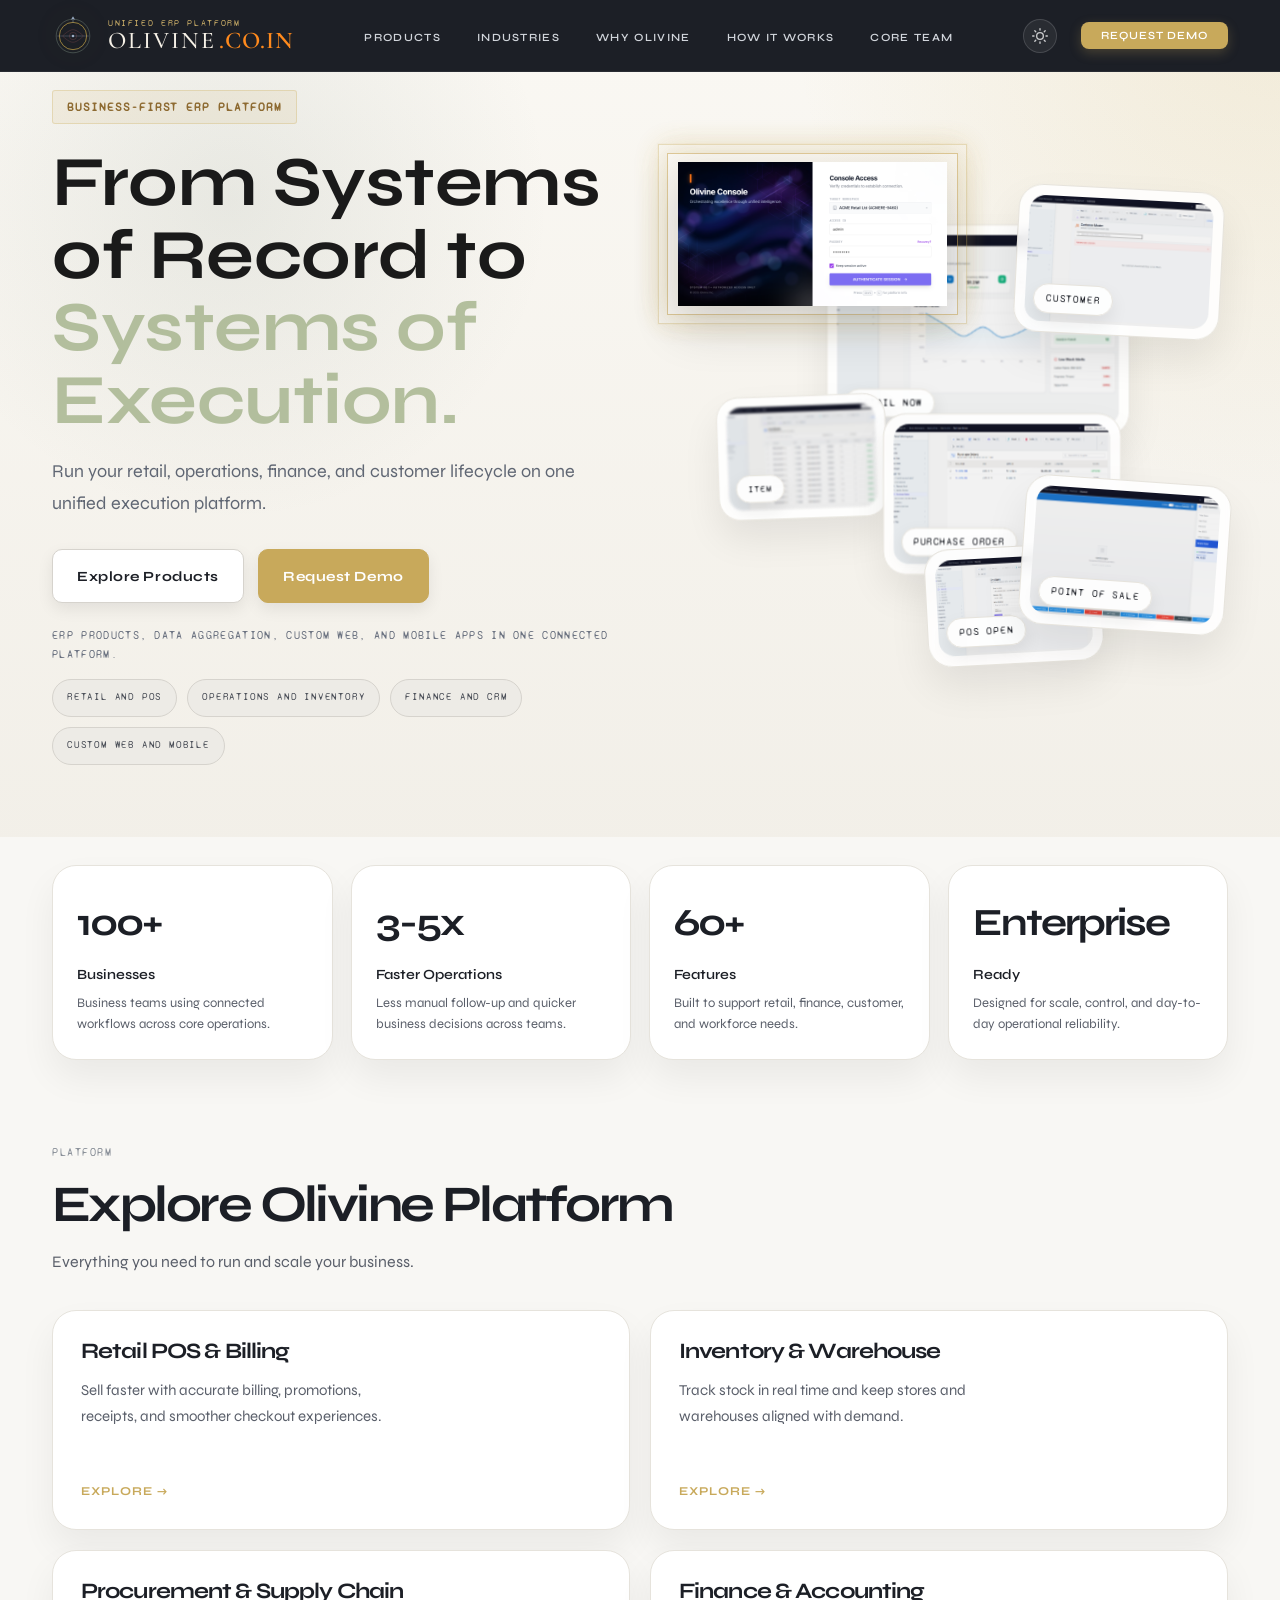
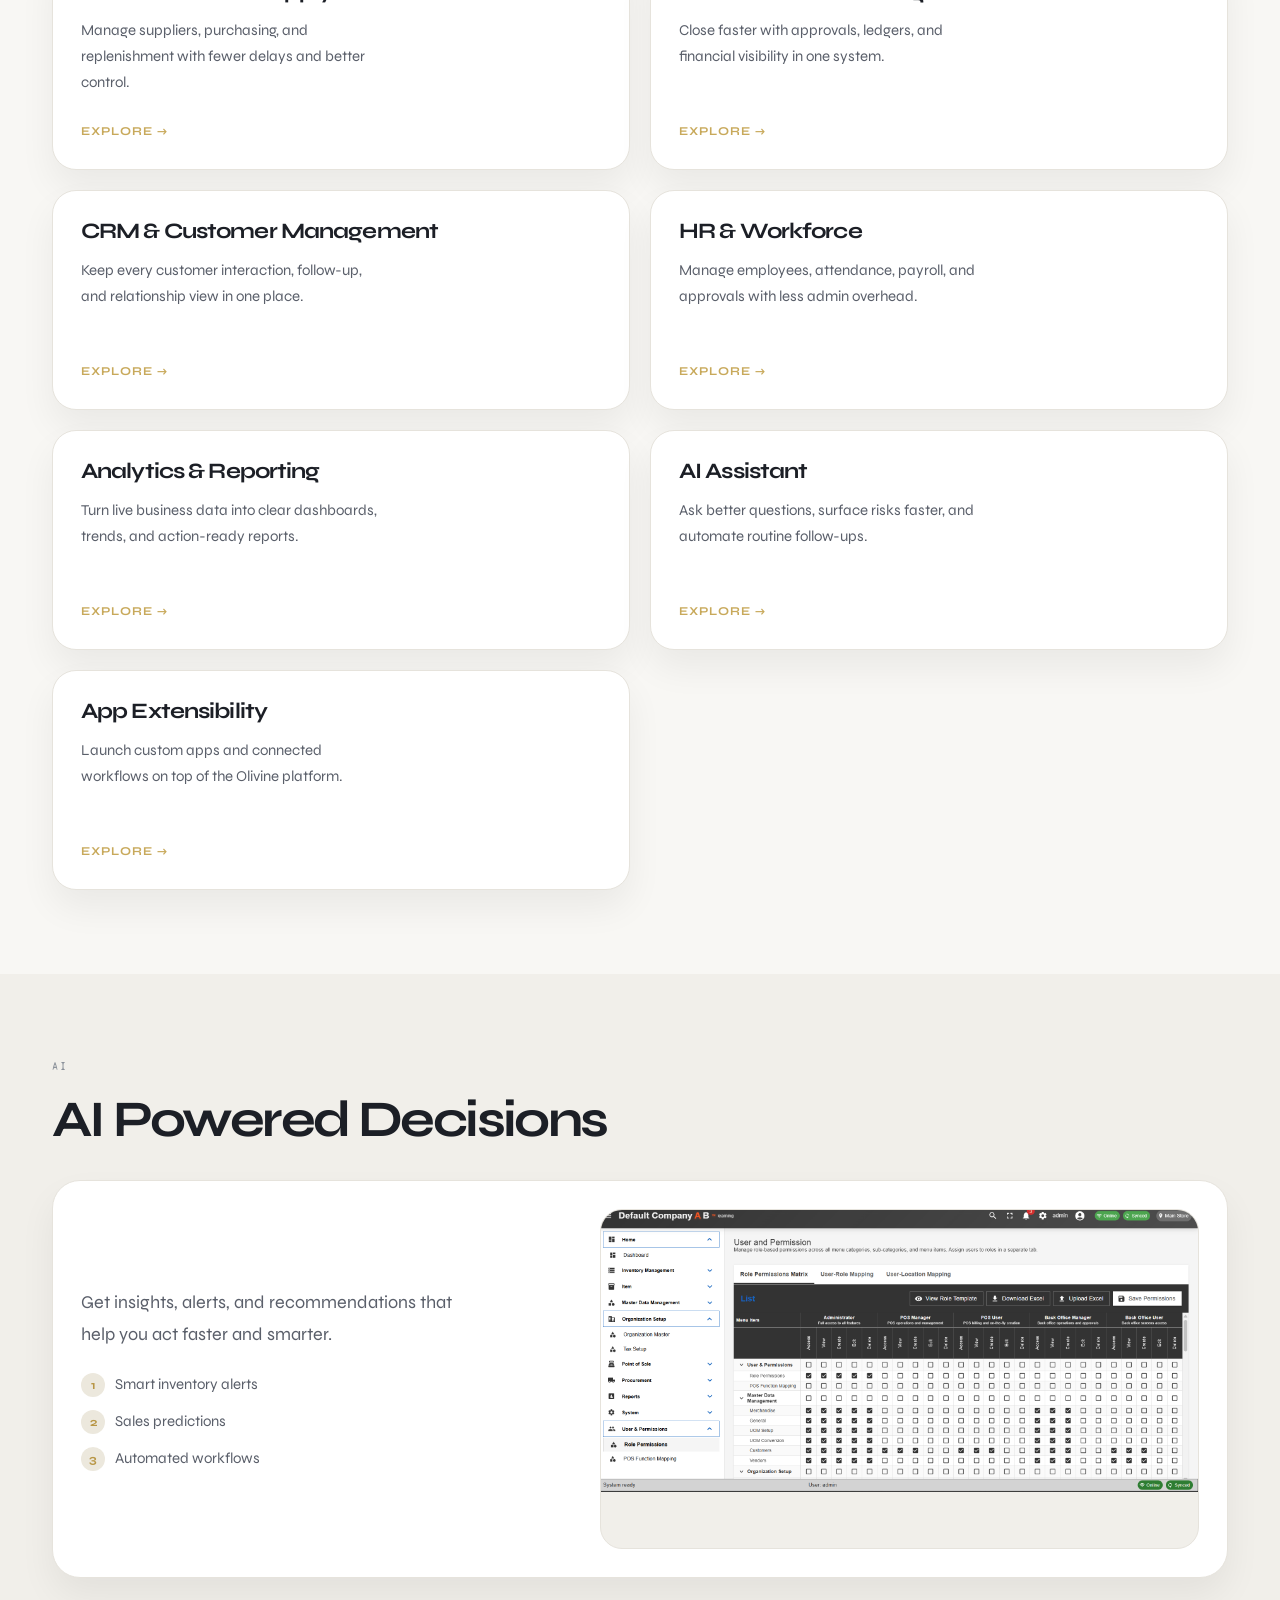
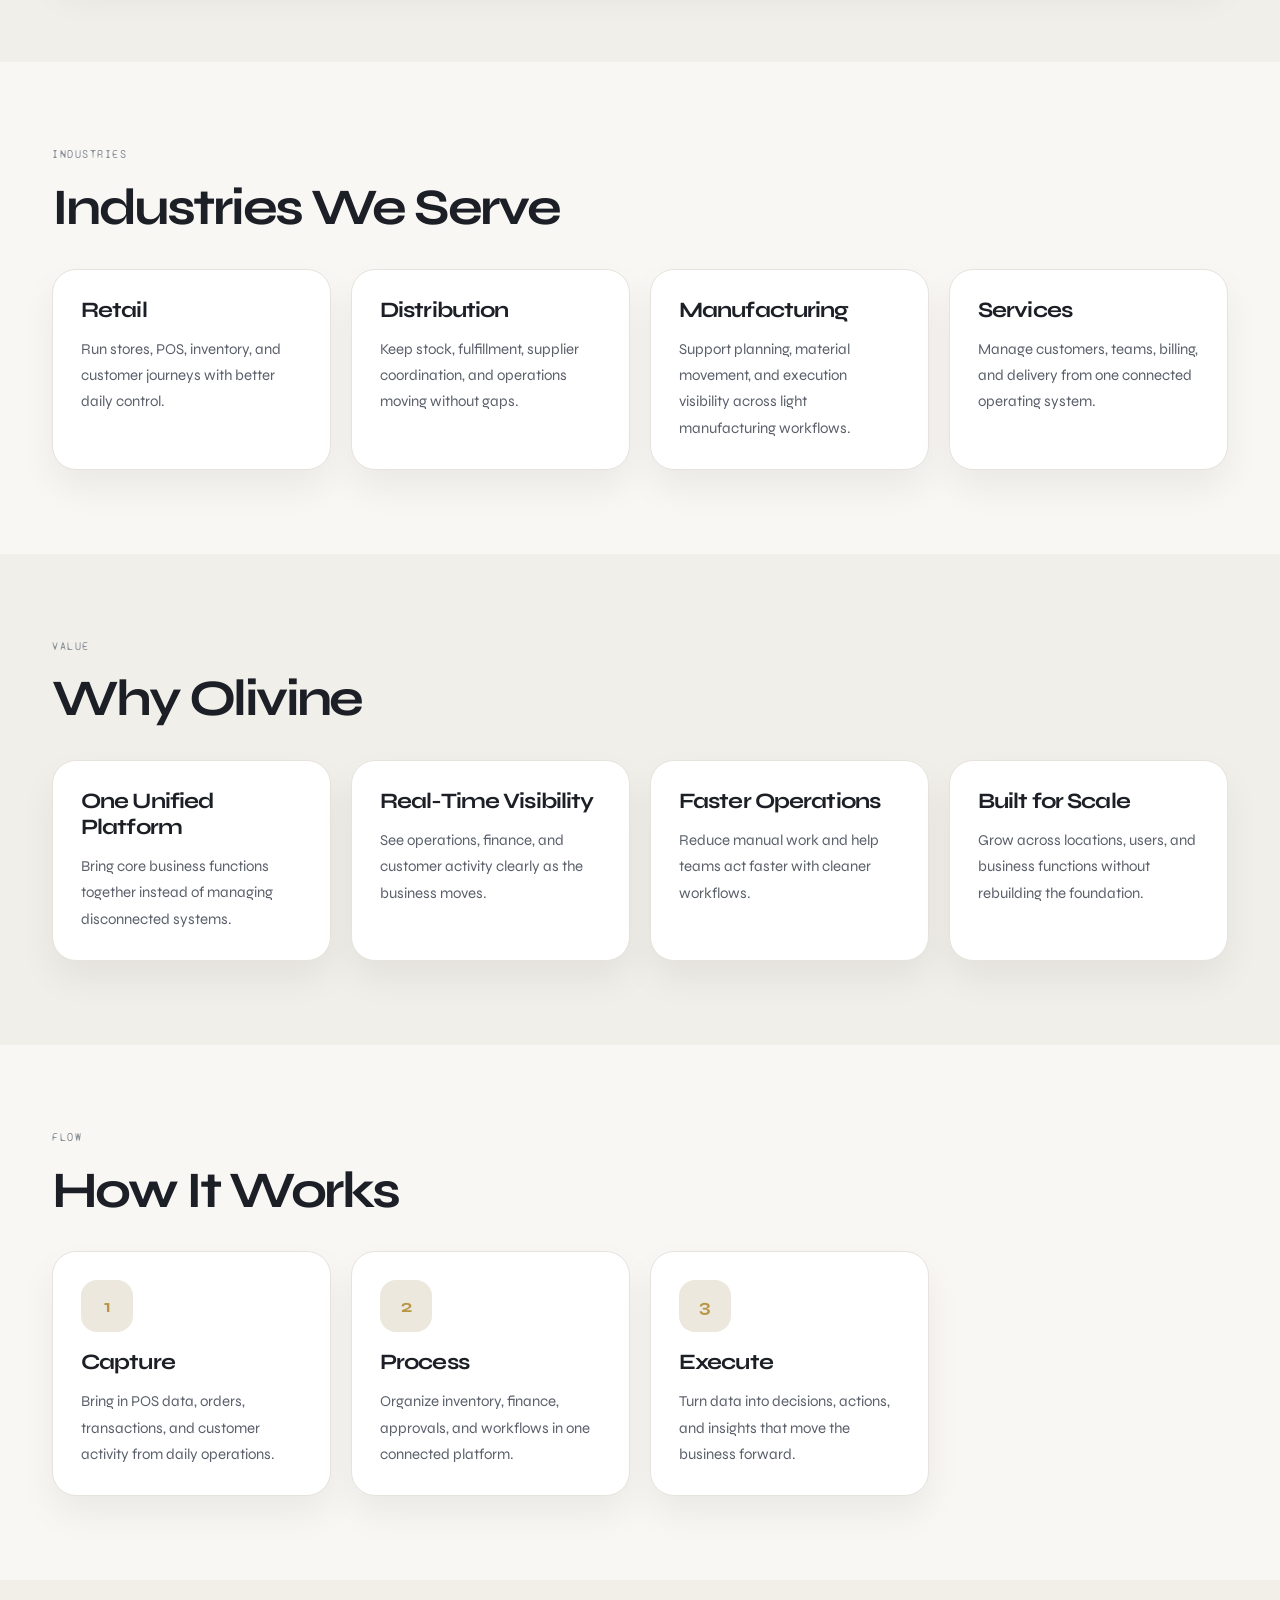
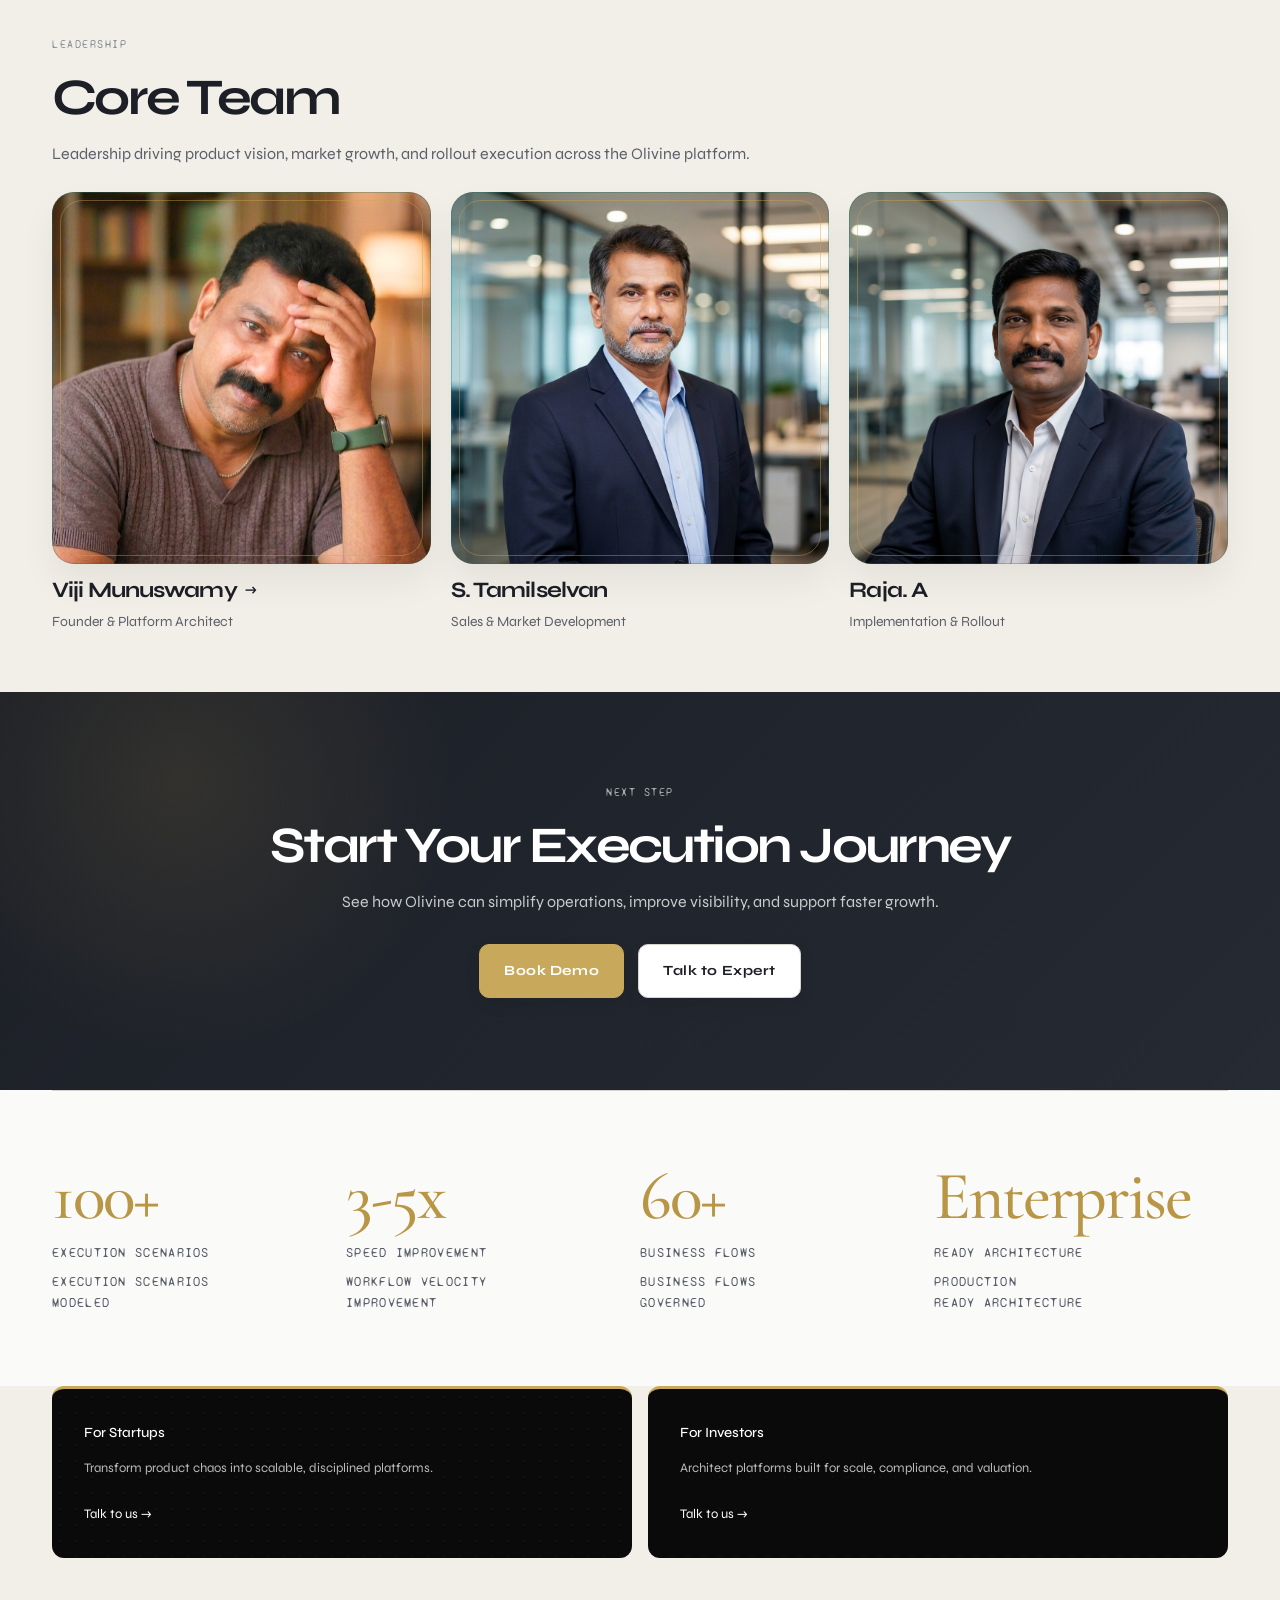
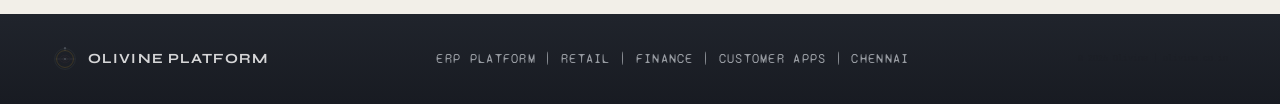
==== commit 9f51fcbc: "Refine homepage and expand explorer walkthrough" ====
--- a/index.html
+++ b/index.html
@@ -4,7 +4,7 @@
 <head>
   <meta charset="UTF-8">
   <meta name="viewport" content="width=device-width, initial-scale=1.0">
-  <title>Olivine Platform | Governed Enterprise Systems</title>
+  <title>Olivine ERP Platform | Retail, Finance, Operations</title>
   <script>
     (function () {
       try {
@@ -49,9 +49,9 @@
     :root {
       --void: #07080a;
       --base: #0b0c0f;
-      --gold: #c9a84c;
-      --gold-hi: #e2c06a;
-      --sage: #718376;
+      --gold: #C8A95B;
+      --gold-hi: #B89645;
+      --sage: #A3B18A;
       --coral: #e87870;
       --steel: #94a3b8;
       --border: #1e2229;
@@ -65,17 +65,17 @@
     }
 
     [data-theme="light"] {
-      --void: #FAFAF9;
-      --base: #FAFAF9;
-      --surface: #F2EFE8;
-      --nav-bg: rgba(255, 255, 255, 0.96);
-      --ivory: #1A1A1A;
-      --subtle: #1A1A1A;
-      --steel: #9CA3AF;
-      --border: #D4D0C8;
-      --white: #1A1A1A;
-      --lift: #F6F3ED;
-      --gold-hi: #C8952A;
+      --void: #F8F7F4;
+      --base: #F8F7F4;
+      --surface: #F1EFEA;
+      --nav-bg: #1C1F26;
+      --ivory: #1C1F26;
+      --subtle: #5A5F6A;
+      --steel: #8A9099;
+      --border: #D6D3CD;
+      --white: #1C1F26;
+      --lift: #FFFFFF;
+      --gold-hi: #B89645;
     }
 
     body {
@@ -100,7 +100,7 @@
       justify-content: space-between;
       padding: 0 52px;
       height: 72px;
-      background: rgba(7, 8, 10, 0.95);
+      background: #1C1F26;
       backdrop-filter: blur(24px);
       -webkit-backdrop-filter: blur(24px);
       border-bottom: 1px solid rgba(255, 255, 255, 0.06);
@@ -108,7 +108,7 @@
     }
 
     [data-theme="light"] nav {
-      background: rgba(30, 34, 41, 0.92);
+      background: #1C1F26;
       border-bottom: 1px solid rgba(255, 255, 255, 0.06);
     }
 
@@ -205,21 +205,43 @@
     }
 
     .nav-links a {
+      position: relative;
       font-size: 11px;
       font-weight: 600;
       letter-spacing: 0.12em;
-      color: rgba(255, 255, 255, 0.75);
+      color: #D1D5DB;
       text-decoration: none;
       text-transform: uppercase;
       transition: color 0.2s;
     }
 
+    .nav-links a::after {
+      content: "";
+      position: absolute;
+      left: 0;
+      right: 0;
+      bottom: -10px;
+      height: 2px;
+      border-radius: 999px;
+      background: #C8A95B;
+      transform: scaleX(0);
+      transform-origin: left center;
+      transition: transform 0.2s ease;
+    }
+
     .nav-links a:hover {
       color: #ffffff;
     }
 
+    .nav-links a:hover::after,
+    .nav-links a:focus-visible::after,
+    .nav-links a[aria-current="page"]::after,
+    .nav-links a.is-active::after {
+      transform: scaleX(1);
+    }
+
     [data-theme="light"] .nav-links a {
-      color: rgba(255, 255, 255, 0.75);
+      color: #D1D5DB;
     }
 
     [data-theme="light"] .nav-links a:hover {
@@ -281,25 +303,27 @@
       font-weight: 600;
       letter-spacing: 0.08em;
       line-height: 1;
-      color: #07080a;
-      background: var(--gold);
+      color: #FFFFFF;
+      background: #C8A95B;
       padding: 8px 20px;
-      border-radius: 3px;
+      border-radius: 8px;
       text-transform: uppercase;
       border: none;
       cursor: pointer;
-      transition: background 0.3s, transform 0.2s;
+      transition: background 0.3s, transform 0.2s, box-shadow 0.2s ease;
       text-decoration: none;
       white-space: nowrap;
+      box-shadow: 0 4px 12px rgba(200, 169, 91, 0.25);
     }
 
     .nav-cta:hover {
-      background: var(--gold-hi);
+      background: #B89645;
       transform: translateY(-1px);
+      box-shadow: 0 8px 18px rgba(200, 169, 91, 0.3);
     }
 
     [data-theme="light"] .nav-cta {
-      color: #07080a;
+      color: #FFFFFF;
     }
 
     /* Hero */
@@ -327,6 +351,7 @@
         linear-gradient(180deg, rgba(250, 248, 243, 0.98), rgba(242, 239, 232, 0.98));
     }
 
+    .hero-bg-grid,
     .hero-grid {
       position: absolute;
       inset: 0;
@@ -402,6 +427,17 @@
       height: 100%;
     }
 
+    .hero-shell {
+      position: relative;
+      z-index: 2;
+      width: min(1400px, 100%);
+      margin: 0 auto;
+      display: grid;
+      grid-template-columns: minmax(0, 1.04fr) minmax(320px, 0.96fr);
+      align-items: center;
+      gap: 44px;
+    }
+
     /* Problem Section */
     .problem-section {
       padding: 56px 52px;
@@ -555,8 +591,8 @@
 
     .hero-content {
       position: relative;
-      z-index: 2;
-      max-width: 820px;
+      z-index: 3;
+      max-width: 760px;
       padding-top: 6px;
     }
 
@@ -702,6 +738,45 @@
       max-width: 720px;
     }
 
+    .hero-platform-list {
+      display: grid;
+      gap: 10px;
+      margin: 0 0 26px;
+      max-width: 640px;
+    }
+
+    .hero-platform-item {
+      display: flex;
+      align-items: flex-start;
+      gap: 12px;
+      color: #D6DBE4;
+      font-size: clamp(13px, 1.25vw, 15px);
+      line-height: 1.55;
+    }
+
+    .hero-platform-item strong {
+      color: #F5F5F5;
+      font-weight: 600;
+    }
+
+    .hero-platform-dot {
+      width: 10px;
+      height: 10px;
+      margin-top: 7px;
+      border-radius: 50%;
+      flex-shrink: 0;
+      background: linear-gradient(135deg, var(--gold-hi), rgba(201, 168, 76, 0.36));
+      box-shadow: 0 0 0 4px rgba(201, 168, 76, 0.12);
+    }
+
+    [data-theme="light"] .hero-platform-item {
+      color: #4B5563;
+    }
+
+    [data-theme="light"] .hero-platform-item strong {
+      color: #111827;
+    }
+
     .hero-proof {
       margin-bottom: 20px;
       font-family: 'Syne Mono', monospace;
@@ -736,6 +811,270 @@
     .hero .btn-ghost:hover {
       background: rgba(255, 255, 255, 0.04);
       border-color: #C8952A;
+    }
+
+    .hero-visual {
+      position: relative;
+      min-height: 480px;
+      display: flex;
+      align-items: center;
+      justify-content: center;
+      z-index: 2;
+    }
+
+    .hero-visual-panel {
+      position: relative;
+      width: min(100%, 560px);
+      padding: 26px;
+      border-radius: 30px;
+      overflow: hidden;
+      border: 1px solid rgba(201, 168, 76, 0.16);
+      background:
+        radial-gradient(circle at top right, rgba(201, 168, 76, 0.12), transparent 34%),
+        linear-gradient(180deg, rgba(17, 24, 39, 0.94), rgba(8, 12, 20, 0.96));
+      box-shadow: 0 28px 60px rgba(0, 0, 0, 0.28);
+    }
+
+    .hero-visual-panel::before {
+      content: '';
+      position: absolute;
+      inset: 16px;
+      border-radius: 24px;
+      border: 1px solid rgba(255, 255, 255, 0.06);
+      pointer-events: none;
+    }
+
+    [data-theme="light"] .hero-visual-panel {
+      border-color: rgba(201, 168, 76, 0.2);
+      background:
+        radial-gradient(circle at top right, rgba(201, 168, 76, 0.14), transparent 34%),
+        linear-gradient(180deg, rgba(255, 255, 255, 0.97), rgba(242, 239, 232, 0.98));
+      box-shadow: 0 20px 44px rgba(15, 23, 42, 0.1);
+    }
+
+    [data-theme="light"] .hero-visual-panel::before {
+      border-color: rgba(17, 24, 39, 0.07);
+    }
+
+    .hero-panel-header {
+      position: relative;
+      z-index: 1;
+      display: flex;
+      align-items: center;
+      justify-content: space-between;
+      gap: 12px;
+      margin-bottom: 22px;
+    }
+
+    .hero-panel-label {
+      font-family: 'Syne Mono', monospace;
+      font-size: 11px;
+      letter-spacing: 0.14em;
+      text-transform: uppercase;
+      color: rgba(245, 245, 245, 0.74);
+    }
+
+    .hero-panel-state {
+      padding: 8px 10px;
+      border-radius: 999px;
+      font-family: 'Syne Mono', monospace;
+      font-size: 10px;
+      letter-spacing: 0.12em;
+      text-transform: uppercase;
+      color: #F6E7B8;
+      background: rgba(201, 168, 76, 0.12);
+      border: 1px solid rgba(201, 168, 76, 0.22);
+    }
+
+    [data-theme="light"] .hero-panel-label {
+      color: rgba(55, 65, 81, 0.82);
+    }
+
+    [data-theme="light"] .hero-panel-state {
+      color: #8A651F;
+      background: rgba(201, 168, 76, 0.12);
+    }
+
+    .hero-panel-grid {
+      position: relative;
+      z-index: 1;
+      display: grid;
+      grid-template-columns: minmax(0, 1.16fr) minmax(180px, 0.84fr);
+      gap: 18px;
+    }
+
+    .hero-feature-card,
+    .hero-service-card {
+      border-radius: 22px;
+      border: 1px solid rgba(255, 255, 255, 0.08);
+      background: rgba(255, 255, 255, 0.045);
+      backdrop-filter: blur(16px);
+      -webkit-backdrop-filter: blur(16px);
+      padding: 20px;
+    }
+
+    [data-theme="light"] .hero-feature-card,
+    [data-theme="light"] .hero-service-card {
+      border-color: rgba(15, 23, 42, 0.08);
+      background: rgba(255, 255, 255, 0.7);
+    }
+
+    .hero-feature-card.primary {
+      min-height: 280px;
+      display: flex;
+      flex-direction: column;
+      justify-content: space-between;
+    }
+
+    .hero-feature-kicker {
+      font-family: 'Syne Mono', monospace;
+      font-size: 10px;
+      letter-spacing: 0.14em;
+      text-transform: uppercase;
+      color: #9FB3D1;
+      margin-bottom: 12px;
+    }
+
+    .hero-feature-title {
+      font-size: clamp(20px, 2.2vw, 28px);
+      line-height: 1.08;
+      color: #F8FAFC;
+      margin-bottom: 14px;
+    }
+
+    .hero-feature-copy {
+      color: #BAC4D5;
+      font-size: 14px;
+      line-height: 1.6;
+      max-width: 320px;
+    }
+
+    .hero-feature-metrics {
+      display: grid;
+      grid-template-columns: repeat(3, minmax(0, 1fr));
+      gap: 10px;
+      margin-top: 24px;
+    }
+
+    .hero-feature-metric {
+      padding: 14px 12px;
+      border-radius: 16px;
+      background: rgba(15, 23, 42, 0.5);
+      border: 1px solid rgba(148, 163, 184, 0.14);
+    }
+
+    .hero-feature-value {
+      display: block;
+      font-size: 19px;
+      font-weight: 700;
+      color: #F8FAFC;
+      margin-bottom: 4px;
+    }
+
+    .hero-feature-label {
+      display: block;
+      font-size: 10px;
+      letter-spacing: 0.12em;
+      text-transform: uppercase;
+      color: #97A6BA;
+      line-height: 1.45;
+    }
+
+    [data-theme="light"] .hero-feature-kicker {
+      color: #6B7280;
+    }
+
+    [data-theme="light"] .hero-feature-title,
+    [data-theme="light"] .hero-feature-value {
+      color: #111827;
+    }
+
+    [data-theme="light"] .hero-feature-copy {
+      color: #4B5563;
+    }
+
+    [data-theme="light"] .hero-feature-metric {
+      background: rgba(248, 250, 252, 0.92);
+      border-color: rgba(148, 163, 184, 0.16);
+    }
+
+    [data-theme="light"] .hero-feature-label {
+      color: #6B7280;
+    }
+
+    .hero-service-stack {
+      display: grid;
+      gap: 14px;
+    }
+
+    .hero-service-card {
+      min-height: 84px;
+      display: flex;
+      flex-direction: column;
+      justify-content: center;
+      gap: 8px;
+    }
+
+    .hero-service-title {
+      display: flex;
+      align-items: center;
+      gap: 10px;
+      font-size: 15px;
+      font-weight: 600;
+      color: #F8FAFC;
+    }
+
+    .hero-service-icon {
+      width: 30px;
+      height: 30px;
+      border-radius: 10px;
+      display: inline-flex;
+      align-items: center;
+      justify-content: center;
+      background: rgba(201, 168, 76, 0.12);
+      color: var(--gold-hi);
+      font-size: 15px;
+      border: 1px solid rgba(201, 168, 76, 0.18);
+    }
+
+    .hero-service-copy {
+      font-size: 12px;
+      line-height: 1.55;
+      color: #AEB9CA;
+    }
+
+    [data-theme="light"] .hero-service-title {
+      color: #111827;
+    }
+
+    [data-theme="light"] .hero-service-copy {
+      color: #4B5563;
+    }
+
+    .hero-platform-ribbon {
+      position: relative;
+      z-index: 1;
+      display: flex;
+      flex-wrap: wrap;
+      gap: 10px;
+      margin-top: 18px;
+    }
+
+    .hero-platform-chip {
+      padding: 9px 12px;
+      border-radius: 999px;
+      font-size: 10px;
+      letter-spacing: 0.1em;
+      text-transform: uppercase;
+      color: #D8E0ED;
+      background: rgba(255, 255, 255, 0.05);
+      border: 1px solid rgba(255, 255, 255, 0.08);
+    }
+
+    [data-theme="light"] .hero-platform-chip {
+      color: #374151;
+      background: rgba(255, 255, 255, 0.72);
+      border-color: rgba(15, 23, 42, 0.08);
     }
 
     .btn-ghost {
@@ -1139,7 +1478,7 @@
       align-items: start;
     }
 
-    /* Agent hierarchy � visual */
+    /* Agent hierarchy — visual */
     .agent-hierarchy {
       background: var(--surface);
       border: 1px solid var(--border);
@@ -1705,6 +2044,820 @@
       letter-spacing: 0.1em;
       color: var(--border);
       text-transform: uppercase;
+    }
+
+    /* Buyer-first homepage overrides */
+    .hero {
+      min-height: clamp(560px, 78vh, 720px);
+      padding: 108px 52px 76px;
+      border-bottom: none;
+      background:
+        radial-gradient(circle at 14% 10%, rgba(255, 255, 255, 0.94), transparent 26%),
+        radial-gradient(circle at 82% 18%, rgba(200, 169, 91, 0.08), transparent 24%),
+        linear-gradient(180deg, #F8F7F4 0%, #F1EFEA 100%);
+    }
+
+    .hero-bg-grid {
+      opacity: 0.5;
+      background-image:
+        radial-gradient(rgba(28, 31, 38, 0.03) 0.7px, transparent 0.7px),
+        radial-gradient(rgba(200, 169, 91, 0.025) 0.7px, transparent 0.7px);
+      background-size: 18px 18px, 28px 28px;
+      background-position: 0 0, 9px 9px;
+      animation: none;
+    }
+
+    .hero-shell {
+      grid-template-columns: minmax(0, 1fr) minmax(320px, 540px);
+      gap: 56px;
+      align-items: center;
+    }
+
+    .hero-content {
+      max-width: 620px;
+    }
+
+    .hero-badge {
+      color: #6e755f;
+      background: rgba(255, 255, 255, 0.78);
+      border-color: #D6D3CD;
+      font-size: 12px;
+      letter-spacing: 0.08em;
+      margin-bottom: 22px;
+      text-transform: uppercase;
+    }
+
+    .hero-h1 {
+      font-family: 'Syne', sans-serif;
+      font-size: clamp(42px, 5.5vw, 72px);
+      font-weight: 700;
+      letter-spacing: -0.5px;
+      color: #1C1F26;
+      line-height: 1.03;
+      max-width: 620px;
+      margin-bottom: 20px;
+      text-wrap: balance;
+    }
+
+    .hero-h1 em {
+      font-style: normal;
+      color: rgba(163, 177, 138, 0.8);
+    }
+
+    .hero-body {
+      font-size: clamp(16px, 1.7vw, 18px);
+      color: #5A5F6A;
+      max-width: 560px;
+      line-height: 1.75;
+      margin-bottom: 30px;
+    }
+
+    .hero-actions {
+      gap: 14px;
+      margin-bottom: 24px;
+    }
+
+    .hero-btn-primary,
+    .hero-btn-secondary {
+      display: inline-flex;
+      align-items: center;
+      justify-content: center;
+      min-height: 54px;
+      padding: 0 24px;
+      border-radius: 10px;
+      font-size: 14px;
+      font-weight: 700;
+      letter-spacing: 0.04em;
+      text-decoration: none;
+      transition: transform 0.2s ease, background 0.2s ease, color 0.2s ease, border-color 0.2s ease, box-shadow 0.2s ease;
+      box-shadow: 0 6px 16px rgba(0, 0, 0, 0.08);
+    }
+
+    .hero-btn-primary {
+      background: #FFFFFF;
+      color: #1C1F26;
+      border: 1px solid #D6D3CD;
+    }
+
+    .hero-btn-primary:hover {
+      background: #F3F2EE;
+      transform: translateY(-1px);
+      box-shadow: 0 10px 24px rgba(0, 0, 0, 0.12);
+    }
+
+    .hero-btn-secondary {
+      background: #C8A95B;
+      color: #FFFFFF;
+      border: 1px solid #C8A95B;
+    }
+
+    .hero-btn-secondary:hover {
+      background: #B89645;
+      transform: translateY(-1px);
+      box-shadow: 0 10px 24px rgba(0, 0, 0, 0.12);
+    }
+
+    .hero-meta {
+      margin-top: 0;
+      gap: 14px;
+      max-width: 620px;
+    }
+
+    .hero-proof-anchor {
+      color: #5A5F6A;
+      font-size: 11px;
+      letter-spacing: 0.08em;
+      text-transform: uppercase;
+      line-height: 1.7;
+    }
+
+    .hero-proof-row {
+      display: flex;
+      flex-wrap: wrap;
+      gap: 10px;
+    }
+
+    .hero-proof-pill {
+      display: inline-flex;
+      align-items: center;
+      min-height: 38px;
+      padding: 0 14px;
+      border-radius: 999px;
+      background: #EDEBE6;
+      border: 1px solid #D6D3CD;
+      color: #4B4F58;
+      font-family: 'Syne Mono', monospace;
+      font-size: 10px;
+      letter-spacing: 0.08em;
+      text-transform: uppercase;
+      transition: background 0.2s ease, color 0.2s ease, border-color 0.2s ease;
+    }
+
+    .hero-proof-pill:hover {
+      background: #E3E0D9;
+      color: #1C1F26;
+    }
+
+    .hero-media {
+      position: relative;
+      min-height: 520px;
+    }
+
+    .hero-media-card {
+      position: absolute;
+      overflow: hidden;
+      border-radius: 24px;
+      background: rgba(255, 255, 255, 0.85);
+      padding: 10px;
+      border: 1px solid #E6E3DC;
+      box-shadow: 0 20px 40px rgba(0, 0, 0, 0.08);
+      backdrop-filter: blur(8px);
+      -webkit-backdrop-filter: blur(8px);
+    }
+
+    .hero-media-link {
+      cursor: pointer;
+      text-decoration: none;
+      transition: transform 0.22s ease, box-shadow 0.22s ease, border-color 0.22s ease;
+    }
+
+    .hero-media-link:hover,
+    .hero-media-link:focus-visible {
+      border-color: rgba(200, 169, 91, 0.72);
+      box-shadow: 0 26px 46px rgba(0, 0, 0, 0.12);
+    }
+
+    .hero-media-link:hover .hero-media-tag,
+    .hero-media-link:focus-visible .hero-media-tag {
+      background: rgba(200, 169, 91, 0.96);
+      color: #FFFFFF;
+      border-color: rgba(200, 169, 91, 0.96);
+    }
+
+    .hero-media-card img {
+      display: block;
+      width: 100%;
+      height: 100%;
+      object-fit: cover;
+      border-radius: 16px;
+      filter: brightness(0.95) saturate(0.96);
+    }
+
+    .hero-media-tag {
+      position: absolute;
+      left: 18px;
+      bottom: 18px;
+      display: inline-flex;
+      align-items: center;
+      min-height: 30px;
+      padding: 0 12px;
+      border-radius: 999px;
+      background: rgba(255, 255, 255, 0.92);
+      color: #1C1F26;
+      border: 1px solid #E6E3DC;
+      font-family: 'Syne Mono', monospace;
+      font-size: 10px;
+      letter-spacing: 0.08em;
+      text-transform: uppercase;
+      box-shadow: 0 8px 18px rgba(0, 0, 0, 0.08);
+    }
+
+    .hero-media-login {
+      width: 269px;
+      height: auto;
+      top: -2px;
+      left: -10px;
+      z-index: 7;
+      transform: none;
+      padding: 0;
+      border: none;
+      border-radius: 0;
+      background: transparent;
+      box-shadow: none;
+      overflow: visible;
+      transition: transform 0.24s ease, filter 0.24s ease;
+      animation: hero-login-float 3.8s ease-in-out infinite;
+    }
+
+    .hero-media-login::before {
+      content: "";
+      position: absolute;
+      inset: -18px -20px -18px -20px;
+      border: 1px solid rgba(200, 169, 91, 0.38);
+      box-shadow:
+        0 0 0 1px rgba(200, 169, 91, 0.06),
+        0 0 26px rgba(200, 169, 91, 0.22);
+      opacity: 0.88;
+      z-index: -2;
+      pointer-events: none;
+      animation: hero-login-aura 3.6s ease-in-out infinite;
+    }
+
+    .hero-media-login::after {
+      content: "";
+      position: absolute;
+      inset: -9px -11px -9px -11px;
+      border: 1px solid rgba(200, 169, 91, 0.62);
+      box-shadow:
+        0 0 18px rgba(200, 169, 91, 0.2),
+        0 0 34px rgba(200, 169, 91, 0.14);
+      opacity: 0.96;
+      z-index: -1;
+      pointer-events: none;
+      animation: hero-login-aura 3.6s ease-in-out infinite reverse;
+    }
+
+    @keyframes hero-login-float {
+      0%,
+      100% {
+        transform: translateY(0);
+      }
+
+      50% {
+        transform: translateY(-4px);
+      }
+    }
+
+    @keyframes hero-login-aura {
+      0%,
+      100% {
+        opacity: 0.76;
+        transform: scale(0.98);
+      }
+
+      50% {
+        opacity: 1;
+        transform: scale(1.04);
+      }
+    }
+
+    .hero-media-login.hero-media-link:hover,
+    .hero-media-login.hero-media-link:focus-visible {
+      transform: translateY(-6px) scale(1.03);
+      box-shadow: none;
+      border-color: transparent;
+    }
+
+    .hero-media-login img {
+      width: 100%;
+      height: auto;
+      object-fit: contain;
+      border-radius: 0;
+      filter: none;
+      box-shadow:
+        0 22px 44px rgba(28, 31, 38, 0.16),
+        0 0 18px rgba(200, 169, 91, 0.08);
+      transition: box-shadow 0.24s ease;
+    }
+
+    .hero-media-login.hero-media-link:hover img,
+    .hero-media-login.hero-media-link:focus-visible img {
+      box-shadow:
+        0 28px 56px rgba(28, 31, 38, 0.22),
+        0 0 24px rgba(200, 169, 91, 0.14);
+    }
+
+    .hero-media-login .hero-media-tag {
+      display: none;
+    }
+
+    .hero-media-retail {
+      width: 316px;
+      height: 220px;
+      top: 56px;
+      left: 132px;
+      z-index: 2;
+      transform: scale(0.96);
+    }
+
+    .hero-media-customer {
+      width: 206px;
+      height: 148px;
+      top: 24px;
+      right: 6px;
+      z-index: 5;
+      transform: rotate(3deg) scale(1);
+    }
+
+    .hero-media-item {
+      width: 184px;
+      height: 134px;
+      top: 226px;
+      left: 22px;
+      z-index: 3;
+      transform: rotate(-2deg) scale(0.92);
+    }
+
+    .hero-media-po {
+      width: 248px;
+      height: 168px;
+      top: 246px;
+      left: 190px;
+      z-index: 4;
+      transform: scale(0.96);
+    }
+
+    .hero-media-pos-open {
+      width: 176px;
+      height: 118px;
+      bottom: 20px;
+      right: 126px;
+      z-index: 5;
+      transform: rotate(-3deg) scale(1);
+    }
+
+    .hero-media-pos {
+      width: 206px;
+      height: 150px;
+      bottom: 54px;
+      right: 0;
+      z-index: 6;
+      transform: rotate(4deg) scale(1);
+    }
+
+    .hero-media-item img {
+      filter: brightness(0.93) saturate(0.94) blur(1px);
+    }
+
+    .buyer-stats-section {
+      padding: 28px 52px 0;
+      background: #F8F7F4;
+    }
+
+    .buyer-stats-grid,
+    .buyer-section-inner,
+    .buyer-cta-inner {
+      max-width: 1240px;
+      margin: 0 auto;
+    }
+
+    .buyer-stats-grid {
+      display: grid;
+      grid-template-columns: repeat(4, minmax(0, 1fr));
+      gap: 18px;
+    }
+
+    .buyer-stat-card {
+      background: #ffffff;
+      border-radius: 24px;
+      padding: 24px;
+      border: 1px solid #E6E3DC;
+      box-shadow: 0 18px 36px rgba(0, 0, 0, 0.06);
+    }
+
+    .buyer-stat-value {
+      font-family: 'Syne', sans-serif;
+      font-size: clamp(28px, 3vw, 42px);
+      font-weight: 700;
+      letter-spacing: -0.05em;
+      color: #1C1F26;
+      margin-bottom: 8px;
+    }
+
+    .buyer-stat-label {
+      font-size: 14px;
+      font-weight: 600;
+      color: #1C1F26;
+      margin-bottom: 6px;
+    }
+
+    .buyer-stat-text {
+      font-size: 13px;
+      line-height: 1.6;
+      color: #5A5F6A;
+    }
+
+    .buyer-section {
+      padding: 84px 52px;
+      background: #F8F7F4;
+    }
+
+    .buyer-section.alt {
+      background: #F1EFEA;
+    }
+
+    .buyer-kicker {
+      font-family: 'Syne Mono', monospace;
+      font-size: 11px;
+      letter-spacing: 0.14em;
+      text-transform: uppercase;
+      color: #8A9099;
+      margin-bottom: 16px;
+    }
+
+    .buyer-title {
+      font-family: 'Syne', sans-serif;
+      font-size: clamp(34px, 4vw, 54px);
+      font-weight: 700;
+      letter-spacing: -0.05em;
+      color: #1C1F26;
+      line-height: 1.05;
+      margin-bottom: 16px;
+      max-width: 760px;
+    }
+
+    .buyer-copy {
+      max-width: 620px;
+      font-size: 16px;
+      line-height: 1.75;
+      color: #5A5F6A;
+    }
+
+    .product-grid,
+    .industry-grid,
+    .why-grid,
+    .steps-grid {
+      display: grid;
+      gap: 20px;
+      margin-top: 34px;
+    }
+
+    .product-grid {
+      grid-template-columns: repeat(2, minmax(0, 1fr));
+    }
+
+    .industry-grid,
+    .why-grid,
+    .steps-grid {
+      grid-template-columns: repeat(4, minmax(0, 1fr));
+    }
+
+    .product-card,
+    .industry-card,
+    .why-card,
+    .step-card {
+      background: #ffffff;
+      border-radius: 24px;
+      padding: 28px;
+      border: 1px solid #E6E3DC;
+      box-shadow: 0 18px 36px rgba(0, 0, 0, 0.06);
+    }
+
+    .product-card {
+      min-height: 220px;
+      display: flex;
+      flex-direction: column;
+    }
+
+    .product-card-title,
+    .industry-card h3,
+    .why-card h3,
+    .step-card h3 {
+      font-family: 'Syne', sans-serif;
+      font-size: 22px;
+      font-weight: 700;
+      letter-spacing: -0.04em;
+      color: #1C1F26;
+      line-height: 1.18;
+      margin-bottom: 12px;
+    }
+
+    .product-card-text,
+    .industry-card p,
+    .why-card p,
+    .step-card p {
+      font-size: 15px;
+      line-height: 1.75;
+      color: #5A5F6A;
+      max-width: 34ch;
+    }
+
+    .card-link {
+      display: inline-flex;
+      align-items: center;
+      gap: 8px;
+      margin-top: auto;
+      padding-top: 18px;
+      font-size: 12px;
+      font-weight: 700;
+      letter-spacing: 0.08em;
+      text-transform: uppercase;
+      color: #C8A95B;
+      text-decoration: none;
+    }
+
+    .card-link:hover {
+      color: #B89645;
+    }
+
+    .ai-panel {
+      display: grid;
+      grid-template-columns: minmax(0, 0.9fr) minmax(320px, 1.1fr);
+      gap: 28px;
+      align-items: center;
+      margin-top: 34px;
+      padding: 28px;
+      background: #ffffff;
+      border-radius: 28px;
+      border: 1px solid #E6E3DC;
+      box-shadow: 0 18px 36px rgba(0, 0, 0, 0.06);
+    }
+
+    .ai-copy {
+      font-size: 18px;
+      line-height: 1.75;
+      color: #5A5F6A;
+      margin-bottom: 22px;
+      max-width: 34ch;
+    }
+
+    .ai-list {
+      list-style: none;
+      display: grid;
+      gap: 12px;
+    }
+
+    .ai-list li {
+      display: flex;
+      align-items: flex-start;
+      gap: 10px;
+      font-size: 15px;
+      line-height: 1.6;
+      color: #5A5F6A;
+    }
+
+    .ai-list-mark {
+      width: 24px;
+      height: 24px;
+      border-radius: 50%;
+      flex-shrink: 0;
+      display: inline-flex;
+      align-items: center;
+      justify-content: center;
+      background: #ECE8DD;
+      color: #B89645;
+      font-size: 12px;
+      font-weight: 700;
+      margin-top: 1px;
+    }
+
+    .ai-visual {
+      overflow: hidden;
+      border-radius: 22px;
+      border: 1px solid #E6E3DC;
+      background: #F1EFEA;
+      min-height: 340px;
+    }
+
+    .ai-visual img {
+      display: block;
+      width: 100%;
+      height: 100%;
+      object-fit: cover;
+    }
+
+    .step-icon {
+      width: 52px;
+      height: 52px;
+      border-radius: 16px;
+      display: inline-flex;
+      align-items: center;
+      justify-content: center;
+      background: #ECE8DD;
+      color: #B89645;
+      font-family: 'Syne', sans-serif;
+      font-size: 18px;
+      font-weight: 700;
+      margin-bottom: 18px;
+    }
+
+    .leader-grid {
+      display: grid;
+      grid-template-columns: repeat(3, minmax(0, 1fr));
+      gap: 22px 20px;
+      margin-top: 24px;
+      max-width: 1180px;
+    }
+
+    .leader-card {
+      text-decoration: none;
+      color: inherit;
+    }
+
+    .buyer-team-section {
+      padding-top: 56px;
+      padding-bottom: 60px;
+    }
+
+    .buyer-team-section .buyer-copy {
+      max-width: 720px;
+      margin-bottom: 0;
+    }
+
+    .leader-photo {
+      position: relative;
+      height: clamp(280px, 29vw, 390px);
+      overflow: hidden;
+      border-radius: 22px;
+      background: #e8ede9;
+      box-shadow: 0 18px 36px rgba(0, 0, 0, 0.06);
+      margin-bottom: 14px;
+    }
+
+    .leader-photo::before,
+    .leader-photo::after {
+      content: "";
+      position: absolute;
+      pointer-events: none;
+      border-radius: inherit;
+      z-index: 1;
+    }
+
+    .leader-photo::before {
+      inset: 0;
+      border: 1px solid rgba(31, 111, 94, 0.34);
+    }
+
+    .leader-photo::after {
+      inset: 8px;
+      border: 1px solid rgba(201, 168, 76, 0.42);
+    }
+
+    .leader-photo img {
+      width: 100%;
+      height: 100%;
+      display: block;
+      object-fit: cover;
+      object-position: center top;
+    }
+
+    .leader-name {
+      display: inline-flex;
+      align-items: center;
+      gap: 8px;
+      font-family: 'Syne', sans-serif;
+      font-size: 22px;
+      font-weight: 700;
+      letter-spacing: -0.04em;
+      color: #1C1F26;
+      line-height: 1.15;
+      text-decoration: none;
+      margin-bottom: 8px;
+    }
+
+    .leader-name:hover {
+      color: #C8A95B;
+    }
+
+    .leader-name.is-static:hover {
+      color: #1C1F26;
+    }
+
+    .leader-title {
+      font-size: 14px;
+      line-height: 1.5;
+      color: #5A5F6A;
+      max-width: 28ch;
+    }
+
+    .leader-link-mark {
+      font-size: 14px;
+      line-height: 1;
+    }
+
+    @media (max-width: 1100px) {
+      .leader-grid {
+        grid-template-columns: repeat(2, minmax(0, 1fr));
+      }
+
+      .leader-photo {
+        height: clamp(280px, 38vw, 360px);
+      }
+    }
+
+    @media (max-width: 767px) {
+      .buyer-team-section {
+        padding-top: 48px;
+        padding-bottom: 52px;
+      }
+
+      .leader-grid {
+        grid-template-columns: 1fr;
+        gap: 24px;
+      }
+
+      .leader-photo {
+        height: clamp(260px, 78vw, 360px);
+      }
+
+      .leader-name {
+        font-size: 20px;
+      }
+    }
+
+    .buyer-cta-section {
+      padding: 92px 52px;
+      background:
+        radial-gradient(circle at 14% 22%, rgba(200, 169, 91, 0.12), transparent 24%),
+        linear-gradient(135deg, #1C1F26 0%, #252A33 100%);
+    }
+
+    .buyer-cta-inner {
+      text-align: center;
+    }
+
+    .buyer-cta-section .buyer-kicker,
+    .buyer-cta-section .buyer-title,
+    .buyer-cta-section .buyer-copy {
+      margin-left: auto;
+      margin-right: auto;
+    }
+
+    .buyer-cta-section .buyer-kicker {
+      color: rgba(255, 255, 255, 0.62);
+    }
+
+    .buyer-cta-section .buyer-title {
+      color: #ffffff;
+    }
+
+    .buyer-cta-section .buyer-copy {
+      color: rgba(255, 255, 255, 0.76);
+      margin-bottom: 28px;
+    }
+
+    .buyer-cta-section .hero-btn-primary {
+      background: #C8A95B;
+      color: #FFFFFF;
+      border-color: #C8A95B;
+    }
+
+    .buyer-cta-section .hero-btn-primary:hover {
+      background: #B89645;
+    }
+
+    .buyer-cta-section .hero-btn-secondary {
+      background: #FFFFFF;
+      color: #1C1F26;
+      border-color: #D6D3CD;
+    }
+
+    .buyer-cta-section .hero-btn-secondary:hover {
+      background: #F3F2EE;
+    }
+
+    .buyer-cta-actions {
+      display: flex;
+      justify-content: center;
+      gap: 14px;
+      flex-wrap: wrap;
+    }
+
+    footer {
+      background: linear-gradient(180deg, #20242c 0%, #181b22 100%);
+      border-top: none;
+    }
+
+    .footer-name {
+      font-family: 'Syne', sans-serif;
+      font-size: 14px;
+      font-weight: 700;
+      letter-spacing: 0.08em;
+      color: rgba(255, 255, 255, 0.82);
+    }
+
+    .footer-mono {
+      color: rgba(209, 213, 219, 0.68);
     }
 
     /* -- SCROLL REVEAL -- */
@@ -3531,6 +4684,11 @@
         padding: 132px 40px 88px;
       }
 
+      .hero-shell {
+        grid-template-columns: 1fr;
+        gap: 34px;
+      }
+
       .hero-diag {
         width: 360px;
         height: 360px;
@@ -3540,6 +4698,14 @@
 
       .hero-content {
         max-width: 100%;
+      }
+
+      .hero-visual {
+        min-height: auto;
+      }
+
+      .hero-visual-panel {
+        width: 100%;
       }
 
       .prob-grid {
@@ -3621,12 +4787,16 @@
         font-size: 9px;
         letter-spacing: 0.08em;
         border-radius: 4px;
-        box-shadow: 0 0 0 1px rgba(201, 168, 76, 0.2), 0 8px 20px rgba(10, 10, 10, 0.18);
+        box-shadow: 0 4px 12px rgba(200, 169, 91, 0.25);
       }
 
       .hero {
         min-height: auto;
         padding: 76px 20px 40px;
+      }
+
+      .hero-shell {
+        gap: 24px;
       }
 
       .hero-diag {
@@ -3653,7 +4823,7 @@
 
       .hero-body {
         font-size: 0.95rem;
-        line-height: 1.55;
+        line-height: 1.75;
         margin-bottom: 18px;
         max-width: 90vw;
       }
@@ -3661,6 +4831,16 @@
       .hero-actions {
         gap: 12px;
         align-items: stretch;
+      }
+
+      .hero-platform-list {
+        gap: 8px;
+        margin-bottom: 20px;
+      }
+
+      .hero-platform-item {
+        gap: 10px;
+        font-size: 13px;
       }
 
       .hero-meta {
@@ -3668,6 +4848,34 @@
         align-items: flex-start;
         flex-direction: column;
         margin-top: 10px;
+      }
+
+      .hero-visual-panel {
+        padding: 18px;
+        border-radius: 24px;
+      }
+
+      .hero-panel-header {
+        align-items: flex-start;
+        flex-direction: column;
+        margin-bottom: 16px;
+      }
+
+      .hero-panel-grid {
+        grid-template-columns: 1fr;
+      }
+
+      .hero-feature-card.primary {
+        min-height: auto;
+      }
+
+      .hero-feature-metrics {
+        grid-template-columns: 1fr;
+      }
+
+      .hero-platform-ribbon {
+        gap: 8px;
+        margin-top: 14px;
       }
 
       .cta-live-btn {
@@ -3852,6 +5060,166 @@
       .capability-card.hero-card {
         border-left: 3px solid #C8952A;
         border-top: none;
+      }
+    }
+
+    @media (max-width: 1200px) {
+      .hero-shell,
+      .ai-panel {
+        grid-template-columns: 1fr;
+      }
+
+      .hero-media {
+        min-height: 460px;
+        max-width: 680px;
+      }
+
+      .hero-media-login {
+        left: 12px;
+      }
+
+      .hero-media-retail {
+        left: 122px;
+      }
+
+      .hero-media-customer {
+        right: 18px;
+      }
+
+      .hero-media-po {
+        left: 176px;
+      }
+
+      .hero-media-pos-open {
+        right: 136px;
+      }
+
+      .buyer-stats-grid {
+        grid-template-columns: repeat(2, minmax(0, 1fr));
+      }
+
+      .industry-grid,
+      .why-grid,
+      .steps-grid {
+        grid-template-columns: repeat(2, minmax(0, 1fr));
+      }
+    }
+
+    @media (max-width: 767px) {
+      .hero {
+        padding: 88px 20px 44px;
+      }
+
+      .hero-btn-primary,
+      .hero-btn-secondary {
+        width: 100%;
+      }
+
+      .hero-proof-row {
+        gap: 8px;
+      }
+
+      .hero-media {
+        min-height: 470px;
+      }
+
+      .hero-media-card {
+        padding: 8px;
+        border-radius: 18px;
+      }
+
+      .hero-media-card img {
+        border-radius: 12px;
+      }
+
+      .hero-media-tag {
+        left: 12px;
+        bottom: 12px;
+        min-height: 26px;
+        padding: 0 10px;
+        font-size: 9px;
+      }
+
+      .hero-media-login {
+        width: 187px;
+        height: auto;
+        top: 0;
+        left: -2px;
+        padding: 0;
+        border-radius: 0;
+      }
+
+      .hero-media-login img {
+        border-radius: 0;
+      }
+
+      .hero-media-retail {
+        width: 222px;
+        height: 156px;
+        top: 44px;
+        left: 84px;
+      }
+
+      .hero-media-customer {
+        width: 148px;
+        height: 108px;
+        top: 10px;
+        right: 6px;
+      }
+
+      .hero-media-item {
+        width: 138px;
+        height: 104px;
+        top: 206px;
+        left: 10px;
+      }
+
+      .hero-media-po {
+        width: 186px;
+        height: 126px;
+        top: 232px;
+        left: 124px;
+      }
+
+      .hero-media-pos-open {
+        width: 128px;
+        height: 92px;
+        bottom: 12px;
+        right: 102px;
+      }
+
+      .hero-media-pos {
+        width: 142px;
+        height: 104px;
+        bottom: 34px;
+        right: 0;
+      }
+
+      .buyer-stats-section,
+      .buyer-section,
+      .buyer-cta-section {
+        padding-left: 20px;
+        padding-right: 20px;
+      }
+
+      .buyer-stats-grid,
+      .product-grid,
+      .industry-grid,
+      .why-grid,
+      .steps-grid {
+        grid-template-columns: 1fr;
+      }
+
+      .product-card,
+      .industry-card,
+      .why-card,
+      .step-card,
+      .ai-panel {
+        border-radius: 22px;
+      }
+
+      .buyer-cta-actions {
+        flex-direction: column;
       }
     }
   </style>
@@ -3876,15 +5244,15 @@
         </g>
       </svg>
       <span class="nav-brand-copy">
-        <span class="nav-kicker">Enterprise Execution Platform</span>
+        <span class="nav-kicker">Unified ERP Platform</span>
         <span class="nav-name">Olivine<span class="nav-dot-in">.co.in</span></span>
       </span>
     </a>
     <ul class="nav-links">
-      <li><a href="#platform">Platform</a></li>
-      <li><a href="javascript:void(0)" onclick="openExplorePreview('nav-explore')">Explore</a></li>
-      <li><a href="#architecture">Architecture</a></li>
-      <li><a href="#governance">Governance</a></li>
+      <li><a href="#products">Products</a></li>
+      <li><a href="#industries">Industries</a></li>
+      <li><a href="#why-olivine">Why Olivine</a></li>
+      <li><a href="#how-it-works">How It Works</a></li>
       <li><a href="#team">Core Team</a></li>
     </ul>
     <div class="nav-actions">
@@ -3906,7 +5274,7 @@
           <path d="M21 12.79A9 9 0 1 1 11.21 3 7 7 0 0 0 21 12.79z" />
         </svg>
       </button>
-      <a href="javascript:void(0)" onclick="openExplorePreview('header-access')" class="nav-cta">Get Early Access</a>
+      <a href="javascript:void(0)" onclick="openInvestorFlow('header-demo')" class="nav-cta">Request Demo</a>
     </div>
   </nav>
 
@@ -3914,50 +5282,290 @@
   <!-- HERO -->
   <section class="hero">
     <div class="hero-bg-grid"></div>
-    <div class="hero-diag">
-      <svg viewBox="0 0 800 800" fill="none" opacity="0.6">
-        <circle cx="400" cy="400" r="300" stroke="var(--gold)" stroke-width="0.5" stroke-dasharray="10 20" />
-        <circle cx="400" cy="400" r="200" stroke="var(--gold)" stroke-width="0.5" />
-        <path d="M400 100 V700 M100 400 H700" stroke="var(--gold)" stroke-width="0.5" opacity="0.3" />
-        <circle cx="400" cy="400" r="10" fill="var(--gold)" />
-      </svg>
-    </div>
-
-    <div class="hero-content reveal">
-      <div class="hero-badge">System Specification � Governed Architecture</div>
-      <h1 class="hero-h1">
-        From Systems of Record<br>
-        to <em>Systems of Execution.</em>
-      </h1>
-      <p class="hero-body">
-        Olivine turns enterprise systems into governed execution infrastructure.
-      </p>
-      <div class="hero-actions">
-        <a href="javascript:void(0)" onclick="openInvestorFlow('hero-demo')" class="cta-live-btn">
-          <span class="live-pill">LIVE</span>
-          <span class="cta-label">Request a Demo</span>
-          <span class="cta-arrow">&rarr;</span>
+
+    <div class="hero-shell reveal">
+      <div class="hero-content">
+        <div class="hero-badge">Business-first ERP platform</div>
+        <h1 class="hero-h1">
+          From Systems of Record to<br>
+          <em>Systems of Execution.</em>
+        </h1>
+        <p class="hero-body">
+          Run your retail, operations, finance, and customer lifecycle on one unified execution platform.
+        </p>
+        <div class="hero-actions">
+          <a class="hero-btn-primary" href="#products">Explore Products</a>
+          <a class="hero-btn-secondary" href="javascript:void(0)" onclick="openInvestorFlow('hero-demo')">Request Demo</a>
+        </div>
+        <div class="hero-meta">
+          <div class="hero-proof-anchor">ERP products, data aggregation, custom web, and mobile apps in one connected platform.</div>
+          <div class="hero-proof-row">
+            <span class="hero-proof-pill">Retail and POS</span>
+            <span class="hero-proof-pill">Operations and inventory</span>
+            <span class="hero-proof-pill">Finance and CRM</span>
+            <span class="hero-proof-pill">Custom web and mobile</span>
+          </div>
+        </div>
+      </div>
+
+      <div class="hero-media">
+      <a class="hero-media-card hero-media-login hero-media-link" href="explorer.html" aria-label="Open Olivine explorer">
+          <img src="explore-assets/walkthrough/0_login.png" alt="Olivine login screen">
+          <span class="hero-media-tag">Login</span>
         </a>
-      </div>
-      <div class="hero-meta">
-        <a id="demo" class="hero-secondary-link" href="javascript:void(0)" onclick="openExplorePreview('hero-explore')">Explore the Platform &rarr;</a>
-        <div class="hero-proof-anchor">100+ Modules &nbsp;&middot;&nbsp; Live in Production &nbsp;&middot;&nbsp; 5 Enterprise Layers</div>
-        <div class="module-strip">
-          <span class="dot" style="background:#3B82F6"></span> Retail
-          <span class="sep">&middot;</span>
-          <span class="dot" style="background:#EF4444"></span> HRM
-          <span class="sep">&middot;</span>
-          <span class="dot" style="background:#A855F7"></span> CRM
-          <span class="sep">&middot;</span>
-          <span class="dot" style="background:#F59E0B"></span> Finance
-          <span class="sep">&middot;</span>
-          <span class="dot" style="background:#10B981"></span> Procurement
+        <div class="hero-media-card hero-media-retail">
+          <img src="explore-assets/retail_dashboard.png" alt="Olivine retail dashboard">
+          <span class="hero-media-tag">Retail Now</span>
+        </div>
+        <div class="hero-media-card hero-media-customer">
+          <img src="explore-assets/retail_customer_entry.png" alt="Olivine customer screen">
+          <span class="hero-media-tag">Customer</span>
+        </div>
+        <div class="hero-media-card hero-media-item">
+          <img src="explore-assets/retail_item_master.png" alt="Olivine item master screen">
+          <span class="hero-media-tag">Item</span>
+        </div>
+        <div class="hero-media-card hero-media-po">
+          <img src="explore-assets/retail_purchase_orders.png" alt="Olivine purchase order screen">
+          <span class="hero-media-tag">Purchase Order</span>
+        </div>
+        <div class="hero-media-card hero-media-pos-open">
+          <img src="explore-assets/retail_day_open.png" alt="Olivine point of sale opening screen">
+          <span class="hero-media-tag">POS Open</span>
+        </div>
+        <div class="hero-media-card hero-media-pos">
+          <img src="explore-assets/retail_pos_checkout.png" alt="Olivine point of sale checkout screen">
+          <span class="hero-media-tag">Point of Sale</span>
         </div>
       </div>
     </div>
   </section>
 
-  <section id="proof-strip" class="proof-strip-section reveal">
+  <section class="buyer-stats-section reveal">
+    <div class="buyer-stats-grid">
+      <div class="buyer-stat-card">
+        <div class="buyer-stat-value">100+</div>
+        <div class="buyer-stat-label">Businesses</div>
+        <div class="buyer-stat-text">Business teams using connected workflows across core operations.</div>
+      </div>
+      <div class="buyer-stat-card">
+        <div class="buyer-stat-value">3-5x</div>
+        <div class="buyer-stat-label">Faster Operations</div>
+        <div class="buyer-stat-text">Less manual follow-up and quicker business decisions across teams.</div>
+      </div>
+      <div class="buyer-stat-card">
+        <div class="buyer-stat-value">60+</div>
+        <div class="buyer-stat-label">Features</div>
+        <div class="buyer-stat-text">Built to support retail, finance, customer, and workforce needs.</div>
+      </div>
+      <div class="buyer-stat-card">
+        <div class="buyer-stat-value">Enterprise</div>
+        <div class="buyer-stat-label">Ready</div>
+        <div class="buyer-stat-text">Designed for scale, control, and day-to-day operational reliability.</div>
+      </div>
+    </div>
+  </section>
+
+  <section id="products" class="buyer-section reveal">
+    <div class="buyer-section-inner">
+      <div class="buyer-kicker">Platform</div>
+      <h2 class="buyer-title">Explore Olivine Platform</h2>
+      <p class="buyer-copy">Everything you need to run and scale your business.</p>
+
+      <div class="product-grid">
+        <div class="product-card">
+          <h3 class="product-card-title">Retail POS &amp; Billing</h3>
+          <p class="product-card-text">Sell faster with accurate billing, promotions, receipts, and smoother checkout experiences.</p>
+          <a class="card-link" href="javascript:void(0)" onclick="openExplorePreview('product-retail')">Explore &rarr;</a>
+        </div>
+        <div class="product-card">
+          <h3 class="product-card-title">Inventory &amp; Warehouse</h3>
+          <p class="product-card-text">Track stock in real time and keep stores and warehouses aligned with demand.</p>
+          <a class="card-link" href="javascript:void(0)" onclick="openExplorePreview('product-inventory')">Explore &rarr;</a>
+        </div>
+        <div class="product-card">
+          <h3 class="product-card-title">Procurement &amp; Supply Chain</h3>
+          <p class="product-card-text">Manage suppliers, purchasing, and replenishment with fewer delays and better control.</p>
+          <a class="card-link" href="javascript:void(0)" onclick="openExplorePreview('product-procurement')">Explore &rarr;</a>
+        </div>
+        <div class="product-card">
+          <h3 class="product-card-title">Finance &amp; Accounting</h3>
+          <p class="product-card-text">Close faster with approvals, ledgers, and financial visibility in one system.</p>
+          <a class="card-link" href="javascript:void(0)" onclick="openExplorePreview('product-finance')">Explore &rarr;</a>
+        </div>
+        <div class="product-card">
+          <h3 class="product-card-title">CRM &amp; Customer Management</h3>
+          <p class="product-card-text">Keep every customer interaction, follow-up, and relationship view in one place.</p>
+          <a class="card-link" href="javascript:void(0)" onclick="openExplorePreview('product-crm')">Explore &rarr;</a>
+        </div>
+        <div class="product-card">
+          <h3 class="product-card-title">HR &amp; Workforce</h3>
+          <p class="product-card-text">Manage employees, attendance, payroll, and approvals with less admin overhead.</p>
+          <a class="card-link" href="javascript:void(0)" onclick="openExplorePreview('product-hr')">Explore &rarr;</a>
+        </div>
+        <div class="product-card">
+          <h3 class="product-card-title">Analytics &amp; Reporting</h3>
+          <p class="product-card-text">Turn live business data into clear dashboards, trends, and action-ready reports.</p>
+          <a class="card-link" href="javascript:void(0)" onclick="openExplorePreview('product-analytics')">Explore &rarr;</a>
+        </div>
+        <div class="product-card">
+          <h3 class="product-card-title">AI Assistant</h3>
+          <p class="product-card-text">Ask better questions, surface risks faster, and automate routine follow-ups.</p>
+          <a class="card-link" href="#ai-decisions">Explore &rarr;</a>
+        </div>
+        <div class="product-card">
+          <h3 class="product-card-title">App Extensibility</h3>
+          <p class="product-card-text">Launch custom apps and connected workflows on top of the Olivine platform.</p>
+          <a class="card-link" href="javascript:void(0)" onclick="openInvestorFlow('product-app-layer')">Explore &rarr;</a>
+        </div>
+      </div>
+    </div>
+  </section>
+
+  <section id="ai-decisions" class="buyer-section alt reveal">
+    <div class="buyer-section-inner">
+      <div class="buyer-kicker">AI</div>
+      <h2 class="buyer-title">AI Powered Decisions</h2>
+      <div class="ai-panel">
+        <div>
+          <p class="ai-copy">Get insights, alerts, and recommendations that help you act faster and smarter.</p>
+          <ul class="ai-list">
+            <li><span class="ai-list-mark">1</span><span>Smart inventory alerts</span></li>
+            <li><span class="ai-list-mark">2</span><span>Sales predictions</span></li>
+            <li><span class="ai-list-mark">3</span><span>Automated workflows</span></li>
+          </ul>
+        </div>
+        <div class="ai-visual">
+          <img src="explore-assets/walkthrough/03user-permissions-01.png" alt="Olivine user permissions screen">
+        </div>
+      </div>
+    </div>
+  </section>
+
+  <section id="industries" class="buyer-section reveal">
+    <div class="buyer-section-inner">
+      <div class="buyer-kicker">Industries</div>
+      <h2 class="buyer-title">Industries We Serve</h2>
+      <div class="industry-grid">
+        <div class="industry-card">
+          <h3>Retail</h3>
+          <p>Run stores, POS, inventory, and customer journeys with better daily control.</p>
+        </div>
+        <div class="industry-card">
+          <h3>Distribution</h3>
+          <p>Keep stock, fulfillment, supplier coordination, and operations moving without gaps.</p>
+        </div>
+        <div class="industry-card">
+          <h3>Manufacturing</h3>
+          <p>Support planning, material movement, and execution visibility across light manufacturing workflows.</p>
+        </div>
+        <div class="industry-card">
+          <h3>Services</h3>
+          <p>Manage customers, teams, billing, and delivery from one connected operating system.</p>
+        </div>
+      </div>
+    </div>
+  </section>
+
+  <section id="why-olivine" class="buyer-section alt reveal">
+    <div class="buyer-section-inner">
+      <div class="buyer-kicker">Value</div>
+      <h2 class="buyer-title">Why Olivine</h2>
+      <div class="why-grid">
+        <div class="why-card">
+          <h3>One Unified Platform</h3>
+          <p>Bring core business functions together instead of managing disconnected systems.</p>
+        </div>
+        <div class="why-card">
+          <h3>Real-Time Visibility</h3>
+          <p>See operations, finance, and customer activity clearly as the business moves.</p>
+        </div>
+        <div class="why-card">
+          <h3>Faster Operations</h3>
+          <p>Reduce manual work and help teams act faster with cleaner workflows.</p>
+        </div>
+        <div class="why-card">
+          <h3>Built for Scale</h3>
+          <p>Grow across locations, users, and business functions without rebuilding the foundation.</p>
+        </div>
+      </div>
+    </div>
+  </section>
+
+  <section id="how-it-works" class="buyer-section reveal">
+    <div class="buyer-section-inner">
+      <div class="buyer-kicker">Flow</div>
+      <h2 class="buyer-title">How It Works</h2>
+      <div class="steps-grid">
+        <div class="step-card">
+          <div class="step-icon">1</div>
+          <h3>Capture</h3>
+          <p>Bring in POS data, orders, transactions, and customer activity from daily operations.</p>
+        </div>
+        <div class="step-card">
+          <div class="step-icon">2</div>
+          <h3>Process</h3>
+          <p>Organize inventory, finance, approvals, and workflows in one connected platform.</p>
+        </div>
+        <div class="step-card">
+          <div class="step-icon">3</div>
+          <h3>Execute</h3>
+          <p>Turn data into decisions, actions, and insights that move the business forward.</p>
+        </div>
+      </div>
+    </div>
+  </section>
+
+  <section id="team" class="buyer-section alt buyer-team-section reveal">
+    <div class="buyer-section-inner">
+      <div class="buyer-kicker">Leadership</div>
+      <h2 class="buyer-title">Core Team</h2>
+      <p class="buyer-copy">Leadership driving product vision, market growth, and rollout execution across the Olivine platform.</p>
+
+      <div class="leader-grid" role="list">
+        <article class="leader-card" role="listitem">
+          <div class="leader-photo">
+            <img src="team1-viji.jpg" alt="Viji Munuswamy">
+          </div>
+          <a class="leader-name" href="https://viji.olivine.co.in" target="_blank" rel="noopener noreferrer">
+            Viji Munuswamy
+            <span class="leader-link-mark" aria-hidden="true">&rarr;</span>
+          </a>
+          <div class="leader-title">Founder &amp; Platform Architect</div>
+        </article>
+
+        <article class="leader-card" role="listitem">
+          <div class="leader-photo">
+            <img src="team2-tamil.jpg" alt="S. Tamilselvan">
+          </div>
+          <div class="leader-name is-static">S. Tamilselvan</div>
+          <div class="leader-title">Sales &amp; Market Development</div>
+        </article>
+
+        <article class="leader-card" role="listitem">
+          <div class="leader-photo">
+            <img src="team3-raja.png" alt="Raja A">
+          </div>
+          <div class="leader-name is-static">Raja. A</div>
+          <div class="leader-title">Implementation &amp; Rollout</div>
+        </article>
+      </div>
+    </div>
+  </section>
+
+  <section id="contact" class="buyer-cta-section reveal">
+    <div class="buyer-cta-inner">
+      <div class="buyer-kicker">Next Step</div>
+      <h2 class="buyer-title">Start Your Execution Journey</h2>
+      <p class="buyer-copy">See how Olivine can simplify operations, improve visibility, and support faster growth.</p>
+      <div class="buyer-cta-actions">
+        <a class="hero-btn-primary" href="javascript:void(0)" onclick="openInvestorFlow('book-demo')">Book Demo</a>
+        <a class="hero-btn-secondary" href="javascript:void(0)" onclick="openInvestorFlow('talk-to-expert')">Talk to Expert</a>
+      </div>
+    </div>
+  </section>
+
+  <section id="proof-strip" class="proof-strip-section reveal" hidden>
     <div class="proof-strip-grid">
       <div class="proof-strip-card">
         <div>
@@ -3991,7 +5599,7 @@
   </section>
 
   <!-- PROBLEM SECTION -->
-  <section id="problem" class="problem-section reveal">
+  <section id="problem" class="problem-section reveal" hidden>
     <div class="s-eye">The Infrastructure Gap</div>
     <h2 class="s-h2">Enterprise Systems Are <em>Reaching Their Limits.</em></h2>
     <p class="s-body">ERP, CRM, and HRM systems store data well. They do not execute. Olivine turns enterprise context into governed action.</p>
@@ -4032,7 +5640,7 @@
   </section>
 
   <!-- METRICS STRIP -->
-  <div class="metrics reveal">
+  <div class="metrics reveal" hidden>
     <div class="metric">
       <div class="metric-n">100+</div>
       <div class="metric-context">execution scenarios</div>
@@ -4055,7 +5663,7 @@
     </div>
   </div>
 
-  <section id="delivery" class="delivery-section reveal">
+  <section id="delivery" class="delivery-section reveal" hidden>
     <div class="s-eye">Delivery Methodology</div>
     <h2 class="s-h2">How Olivine <em>Delivers.</em></h2>
     <div class="delivery-grid">
@@ -4083,7 +5691,7 @@
   </section>
 
   <!-- LIVE PROOF STRIP -->
-  <div class="proof-strip reveal">
+  <div class="proof-strip reveal" hidden>
     <div class="proof-label">Execution Registry</div>
     <div class="proof-links">
       <a class="proof-link" href="#delivery">
@@ -4120,7 +5728,7 @@
   </div>
 
   <!-- PLATFORM -->
-  <section id="platform" class="platform-section reveal">
+  <section id="platform" class="platform-section reveal" hidden>
     <div class="s-eye">Full Enterprise Execution</div>
     <h2 class="s-h2">One System. <em>Full Enterprise Execution.</em></h2>
     <p class="s-body">Olivine unifies enterprise functions under a governed execution framework. Built for production
@@ -4193,7 +5801,7 @@
     </section>
 
   <!-- GOVERNANCE FLOW -->
-  <section id="flow" class="gov-flow-section reveal">
+  <section id="flow" class="gov-flow-section reveal" hidden>
     <div class="s-eye" style="justify-content:center">Execution Topology</div>
     <h2 class="s-h2" style="margin: 0 auto 24px;">Multi-Agent <em>Governance Flow.</em></h2>
     <p class="s-body" style="margin: 0 auto;">A governed orchestration engine coordinates inputs, agents, execution, and policy controls in one operating loop.</p>
@@ -4237,7 +5845,7 @@
   </section>
 
   <!-- PROOF SECTION -->
-  <section id="proof" class="problem-section reveal">
+  <section id="proof" class="problem-section reveal" hidden>
     <div class="s-eye">Operational Evidence</div>
     <h2 class="s-h2">Designed for <em>Production.</em></h2>
     <p class="s-body">Olivine is designed for real production conditions: high availability, controlled execution, and measurable system health.</p>
@@ -4286,7 +5894,7 @@
   </section>
 
   <!-- IDENTITY REGISTRY (CONTROL LAYER) -->
-  <section id="registry" class="team-section reveal">
+  <section id="registry" class="team-section reveal" hidden>
     <div class="s-eye">The Control Layer</div>
     <h2 class="s-h2">Identity & Execution <em>Registry.</em></h2>
     <p class="s-body">Execution requires durable identity, state, and traceability. The Olivine registry binds actions to system context, policy, and operational evidence.</p>
@@ -4345,7 +5953,7 @@
       </div>
     </div>
 
-      <div id="team" class="t-group-label" style="max-width:1400px; margin: 56px auto 20px auto; padding: 0 52px; display:block;">Core Team</div>
+      <div id="team-legacy" class="t-group-label" style="max-width:1400px; margin: 56px auto 20px auto; padding: 0 52px; display:block;">Core Team</div>
       <p class="team-cred-line">The team behind Olivine brings 20+ years of enterprise systems delivery.</p>
 
       <div class="t-grid-team">
@@ -4364,7 +5972,7 @@
 
       <div class="t-card t-member-card">
         <div class="t-member-photo">
-          <img src="team2-tamil.png" alt="S. Tamilselvan">
+          <img src="team2-tamil.jpg" alt="S. Tamilselvan">
         </div>
         <div class="t-member-content">
           <span class="t-role">Sales & Digital Marketing Strategist</span>
@@ -4376,7 +5984,7 @@
 
       <div class="t-card t-member-card">
         <div class="t-member-photo">
-          <img src="tam3-raja.jpg" alt="Raja">
+          <img src="team3-raja.png" alt="Raja">
         </div>
         <div class="t-member-content">
           <span class="t-role">Implementation & Rollout Lead</span>
@@ -4412,7 +6020,7 @@
     </div>
   </section>
 
-  <section id="architecture" class="capability-section reveal">
+  <section id="architecture" class="capability-section reveal" hidden>
     <div class="s-eye">Platform Capabilities</div>
     <h2 class="s-h2">Built Across <em>Every Enterprise Layer.</em></h2>
     <div class="capability-grid">
@@ -4440,7 +6048,7 @@
   </section>
 
   <!-- GOVERNANCE -->
-  <section id="governance" class="gov-section reveal">
+  <section id="governance" class="gov-section reveal" hidden>
     <div class="s-eye">Policy Registry</div>
     <h2 class="s-h2">Execution With <em>Constraints.</em></h2>
     <p class="s-body">No action executes outside policy. We define constraints at the control layer, ensuring every
@@ -4489,7 +6097,7 @@
   </section>
 
   <!-- GOVERNED BY DESIGN -->
-  <section id="contact" class="cta-section reveal">
+  <section id="contact-legacy" class="cta-section reveal" hidden>
     <div class="s-eye">Governed by Design</div>
     <h2 class="s-h2">Governed by <em>Design.</em></h2>
     <div class="governed-design-grid">
@@ -4511,7 +6119,7 @@
     </div>
   </section>
 
-  <div class="value-strip">
+  <div class="value-strip" hidden>
     <div class="value-card">
       <div class="value-card-title">For Startups</div>
       <p class="value-card-body">Transform product chaos into scalable, disciplined platforms.</p>
@@ -4524,7 +6132,7 @@
     </div>
   </div>
 
-  <section class="cta-section cta-section-final reveal" style="background: #0F0F0F; border-top: 1px solid #2A2A2A;">
+  <section class="cta-section cta-section-final reveal" style="background: #0F0F0F; border-top: 1px solid #2A2A2A;" hidden>
     <div class="cta-bg-grid"></div>
     <div class="cta-final-inner" style="position:relative; max-width: 820px;">
       <div class="s-eye">Next Step</div>
@@ -4557,8 +6165,8 @@
       </svg>
       <span class="footer-name">Olivine Platform</span>
     </div>
-    <div class="footer-mono">AI-Native &nbsp;�&nbsp; Governed &nbsp;�&nbsp; Enterprise-Grade &nbsp;�&nbsp; Chennai</div>
-    <div style="font-family:'Syne Mono',monospace;font-size:9px;color:var(--muted)">&copy; 2026 Olivine &nbsp;�&nbsp;
+    <div class="footer-mono">ERP Platform | Retail | Finance | Customer Apps | Chennai</div>
+    <div style="font-family:'Syne Mono',monospace;font-size:9px;color:var(--muted)">&copy; 2026 Olivine |
       olivine.co.in</div>
   </footer>
 
@@ -4578,10 +6186,10 @@
       </div>
       <div class="explore-foot">
         <div class="explore-caption">
-          <div class="explore-kicker" id="explore-kicker">Step 1 � Login</div>
+          <div class="explore-kicker" id="explore-kicker">Step 1 · Login</div>
           <div class="explore-caption-title" id="explore-caption-title">Secure Identity. Controlled Access.</div>
           <div class="explore-caption-text" id="explore-caption-text">Every workflow begins with authenticated entry and role-bound access.</div>
-          <div class="explore-meta" id="explore-meta">Chapter � Login</div>
+          <div class="explore-meta" id="explore-meta">Chapter · Login</div>
         </div>
         <div class="explore-progress">
           <div class="explore-progress-track">
@@ -4605,28 +6213,28 @@
       <button class="modal-close" onclick="closeInvestorFlow()">&times;</button>
       <div id="modal-step-1" class="modal-step active">
         <h3 class="modal-h3">Request Platform Access</h3>
-        <p class="modal-p">Enter your details to request early access, an architecture brief, or a guided product demo.</p>
+        <p class="modal-p">Enter your details to request a product walkthrough, business consultation, or guided demo.</p>
         <div class="form-group"><label class="form-label">Full Name</label><input type="text" id="inv-name"
             class="form-input" placeholder="Enter your name"></div>
         <div class="form-group"><label class="form-label">Work Email</label><input type="email" id="inv-email"
             class="form-input" placeholder="name@organization.com"></div>
-        <div class="form-group"><label class="form-label">Strategic Intent</label>
+        <div class="form-group"><label class="form-label">Primary Role</label>
           <select id="inv-intent" class="form-select">
-            <option value="investor">Institutional Investor</option>
-            <option value="partner">Strategic Partner</option>
-            <option value="enterprise">Enterprise Inquiry</option>
+            <option value="owner">Retail Business Owner</option>
+            <option value="operations">Operations Leader</option>
+            <option value="finance">Finance Leader</option>
           </select>
         </div>
         <button class="btn-modal" onclick="nextModalStep(2)">Continue</button>
       </div>
       <div id="modal-step-2" class="modal-step">
-        <h3 class="modal-h3">Routing Details</h3>
-        <p class="modal-p">Select your primary area of interest so the request can be routed correctly.</p>
+        <h3 class="modal-h3">Tell Us What You Need</h3>
+        <p class="modal-p">Select your primary area of interest so we can tailor the right conversation.</p>
         <div class="form-group"><label class="form-label">Area of Interest</label>
           <select id="inv-interest" class="form-select">
-            <option value="platform">Platform &amp; Ecosystem</option>
-            <option value="architecture">Governance Architecture</option>
-            <option value="deployment">Market Deployment</option>
+            <option value="platform">Platform Overview</option>
+            <option value="products">Product Modules</option>
+            <option value="apps">Custom Apps &amp; Rollout</option>
           </select>
         </div>
         <div class="form-group"><label class="form-label">Organization (Optional)</label><input type="text" id="inv-org"
@@ -4635,7 +6243,7 @@
       </div>
       <div id="modal-step-3" class="modal-step">
         <h3 class="modal-h3">Request Received</h3>
-        <p class="modal-p">Your request has been routed. The next follow-up will include the relevant architecture, access, or demo details.</p>
+        <p class="modal-p">Your request has been received. Our next follow-up will include the most relevant product, rollout, or demo details.</p>
         <a href="#" class="deck-link" onclick="closeInvestorFlow()">Close Request &rsaquo;</a>
         <p style="margin-top: 24px; font-size: 11px; color: var(--subtle); text-transform: uppercase;">Reference:
           DECK-REG-2026-01</p>
@@ -4659,7 +6267,7 @@
       {
         id: 'login',
         image: 'explore-assets/walkthrough/0_login.png',
-        kicker: 'Step 1 � Login',
+        kicker: 'Step 1 · Login',
         title: 'Secure Identity. Controlled Access.',
         text: 'Every workflow begins with authenticated entry and role-bound access.',
         chapter: 'Login'
@@ -4667,7 +6275,7 @@
       {
         id: 'landing',
         image: 'explore-assets/walkthrough/0_platform_unified_admin_dashboard.png',
-        kicker: 'Step 2 � Landing',
+        kicker: 'Step 2 · Landing',
         title: 'Unified Enterprise Entry Point',
         text: 'The system opens with a live enterprise command surface, not a static landing page.',
         chapter: 'Landing'
@@ -4675,7 +6283,7 @@
       {
         id: 'modules',
         image: 'explore-assets/walkthrough/19sys_admin_sidebar.png',
-        kicker: 'Step 3 � Module Navigation',
+        kicker: 'Step 3 · Module Navigation',
         title: 'Structured Modules. Clear Boundaries.',
         text: 'Retail sits inside a governed module shell with clearly defined operating layers.',
         chapter: 'Modules'
@@ -4683,7 +6291,7 @@
       {
         id: 'po-entry',
         image: 'explore-assets/walkthrough/3_RETAIL_PURCHASE_ORDERS_entry.png',
-        kicker: 'Step 4 � Procurement',
+        kicker: 'Step 4 · Procurement',
         title: 'Procurement executed as a system',
         text: 'Purchase order entry captures supplier commitments and operational demand in one controlled workflow.',
         chapter: 'Procurement'
@@ -4691,7 +6299,7 @@
       {
         id: 'po-listing',
         image: 'explore-assets/walkthrough/3_RETAIL_PURCHASE_ORDERS_listing.png',
-        kicker: 'Step 4 � Procurement',
+        kicker: 'Step 4 · Procurement',
         title: 'Procurement executed as a system',
         text: 'Live listings turn transactions into visibility, follow-up, and execution discipline.',
         chapter: 'Procurement'
@@ -4699,7 +6307,7 @@
       {
         id: 'receipts',
         image: 'explore-assets/walkthrough/108_RETAIL_RECEIPTS_entry.png',
-        kicker: 'Step 4 � Procurement',
+        kicker: 'Step 4 · Procurement',
         title: 'Procurement executed as a system',
         text: 'Goods receipt closes the loop from ordered supply into validated stock movement.',
         chapter: 'Procurement'
@@ -4707,7 +6315,7 @@
       {
         id: 'supplier',
         image: 'explore-assets/walkthrough/15_RETAIL_SUPPLIER_MASTER_entry.png',
-        kicker: 'Step 5 � Master Data',
+        kicker: 'Step 5 · Master Data',
         title: 'Core entities driving execution',
         text: 'Supplier entities drive procurement linkage, policy checks, and payables readiness.',
         chapter: 'Masters'
@@ -4715,7 +6323,7 @@
       {
         id: 'customer',
         image: 'explore-assets/walkthrough/16_RETAIL_CUSTOMER_MASTER_entry.png',
-        kicker: 'Step 5 � Master Data',
+        kicker: 'Step 5 · Master Data',
         title: 'Core entities driving execution',
         text: 'Customer records activate billing, service, and downstream relationship workflows.',
         chapter: 'Masters'
@@ -4723,7 +6331,7 @@
       {
         id: 'item',
         image: 'explore-assets/walkthrough/2_RETAIL_ITEM_MASTER_entry.png',
-        kicker: 'Step 5 � Master Data',
+        kicker: 'Step 5 · Master Data',
         title: 'Core entities driving execution',
         text: 'Item master data feeds pricing, inventory, merchandising, and transaction flows.',
         chapter: 'Masters'
@@ -4731,7 +6339,7 @@
       {
         id: 'company',
         image: 'explore-assets/walkthrough/37_RETAIL_COMPANY_entry.png',
-        kicker: 'Step 6 � Organization',
+        kicker: 'Step 6 · Organization',
         title: 'Enterprise structure, fully modeled.',
         text: 'Company-level settings define the governed operating shell of the system.',
         chapter: 'Structure'
@@ -4739,7 +6347,7 @@
       {
         id: 'locations',
         image: 'explore-assets/walkthrough/440_RETAIL_LOCATIONS_SETUP_entry.png',
-        kicker: 'Step 6 � Organization',
+        kicker: 'Step 6 · Organization',
         title: 'Enterprise structure, fully modeled.',
         text: 'Locations extend the model into the real operating footprint across stores and nodes.',
         chapter: 'Structure'
@@ -4747,7 +6355,7 @@
       {
         id: 'sales-config',
         image: 'explore-assets/walkthrough/11retail_sales_config.png',
-        kicker: 'Step 7 � Configuration',
+        kicker: 'Step 7 · Configuration',
         title: 'Flexible, governed configuration.',
         text: 'Operational settings adapt the system without breaking control or consistency.',
         chapter: 'Config'
@@ -4755,7 +6363,7 @@
       {
         id: 'attributes',
         image: 'explore-assets/platform_unified_admin.png',
-        kicker: 'Step 7 � Configuration',
+        kicker: 'Step 7 · Configuration',
         title: 'Flexible, governed configuration.',
         text: 'Administrative controls carry configuration changes through a governed system layer.',
         chapter: 'Config'
@@ -4763,7 +6371,7 @@
       {
         id: 'system-view',
         image: 'explore-assets/retail_dashboard.png',
-        kicker: 'Step 8 � System View',
+        kicker: 'Step 8 · System View',
         title: 'This is not a UI. This is an Execution System.',
         text: 'The end state is a working enterprise platform where screens participate in one connected execution layer.',
         chapter: 'System'
@@ -4817,7 +6425,7 @@
       exploreKicker.textContent = slide.kicker;
       exploreCaptionTitle.textContent = slide.title;
       exploreCaptionText.textContent = slide.text;
-      exploreMeta.textContent = 'Chapter � ' + slide.chapter + ' � ' + String(exploreCurrentIndex + 1).padStart(2, '0') + '/' + String(exploreSlides.length).padStart(2, '0');
+      exploreMeta.textContent = 'Chapter · ' + slide.chapter + ' · ' + String(exploreCurrentIndex + 1).padStart(2, '0') + '/' + String(exploreSlides.length).padStart(2, '0');
       exploreProgressFill.style.width = (((exploreCurrentIndex + 1) / exploreSlides.length) * 100) + '%';
 
       preloadExploreImages(exploreCurrentIndex);
@@ -4997,3 +6605,5 @@
 
 
 
+
+
